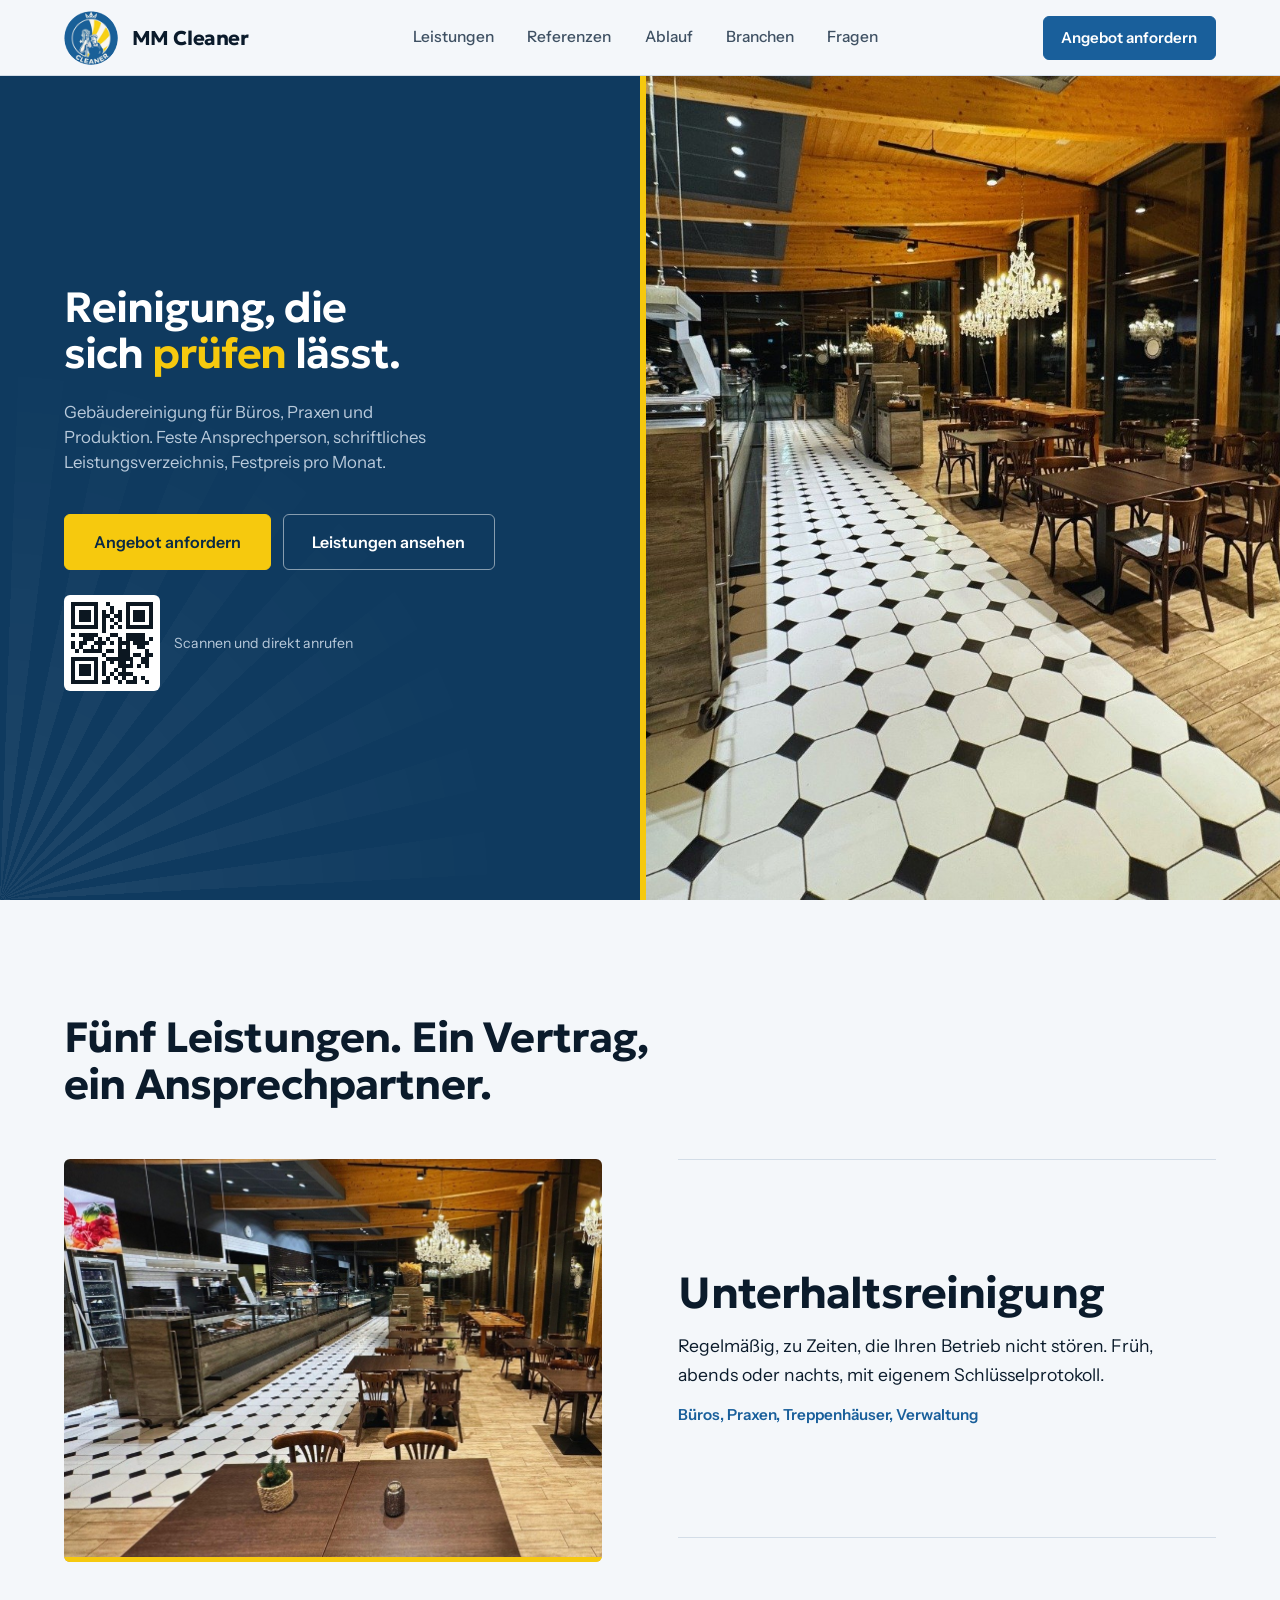
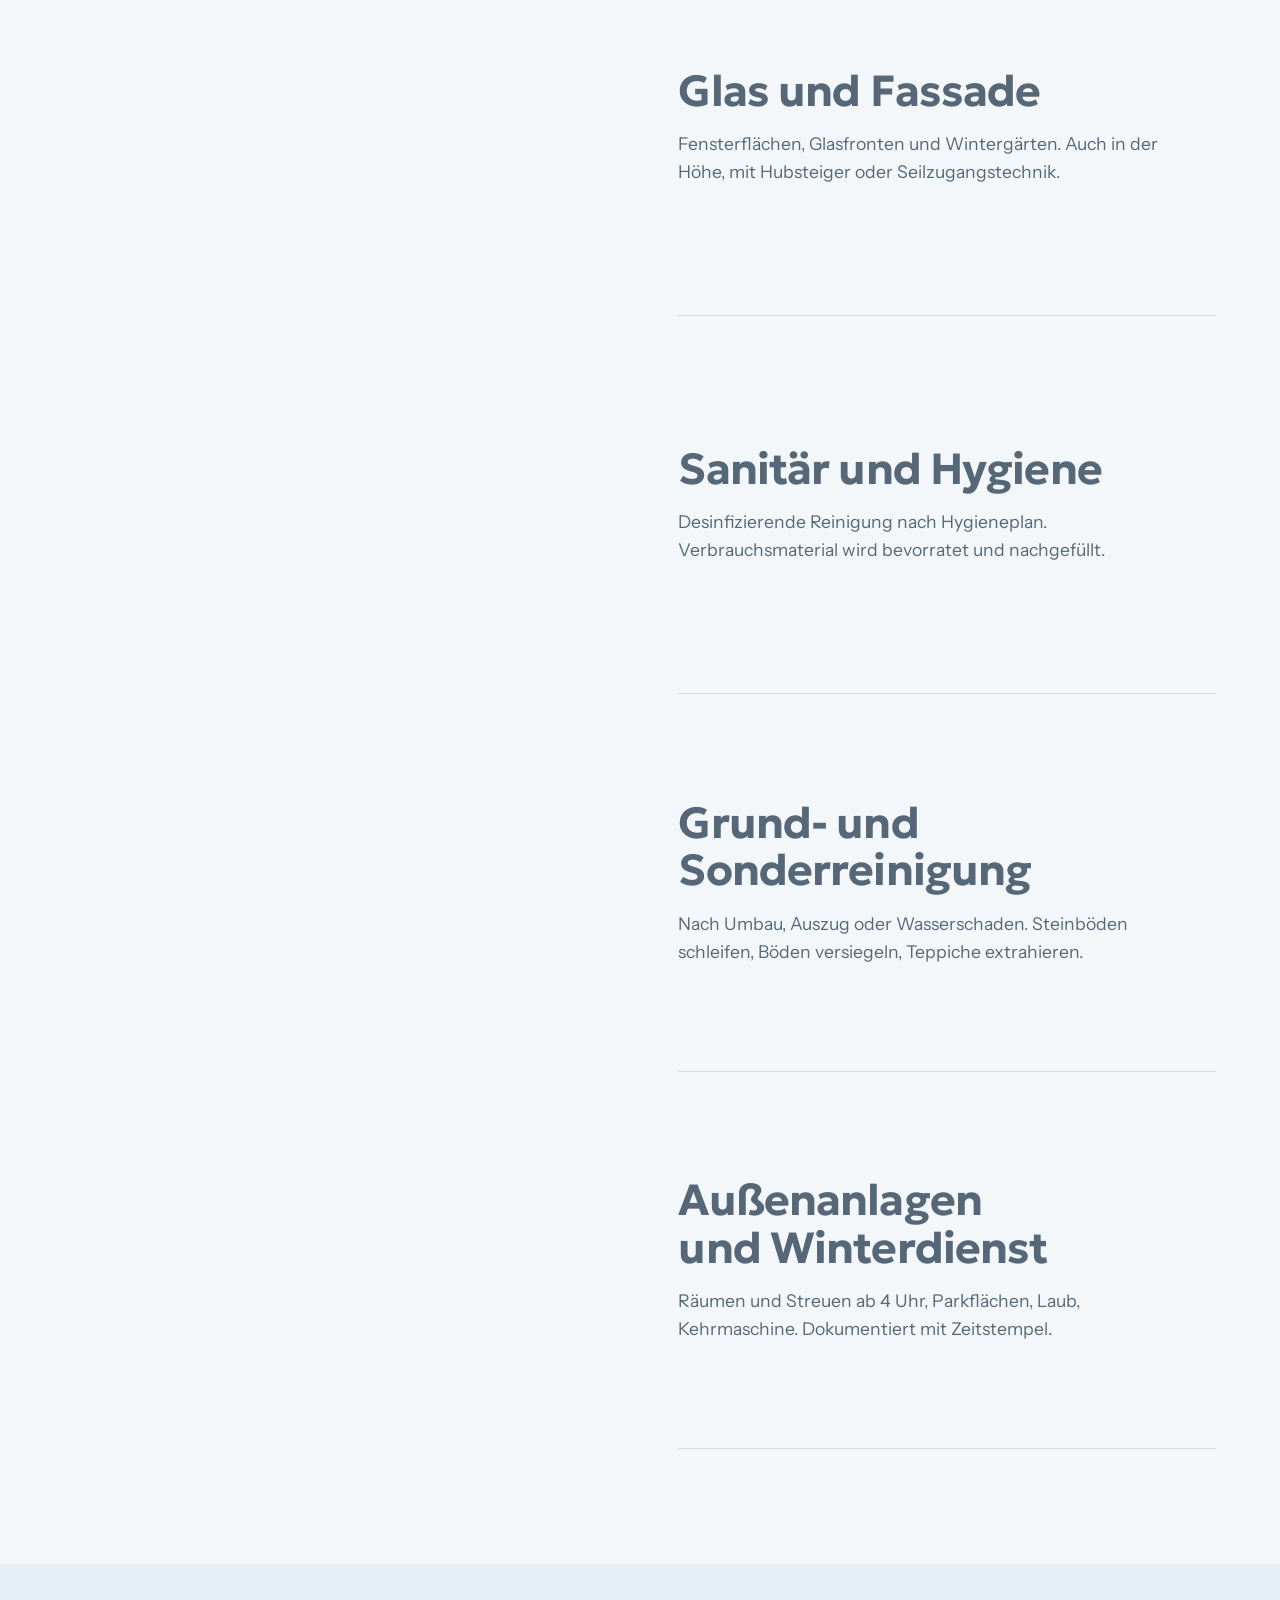
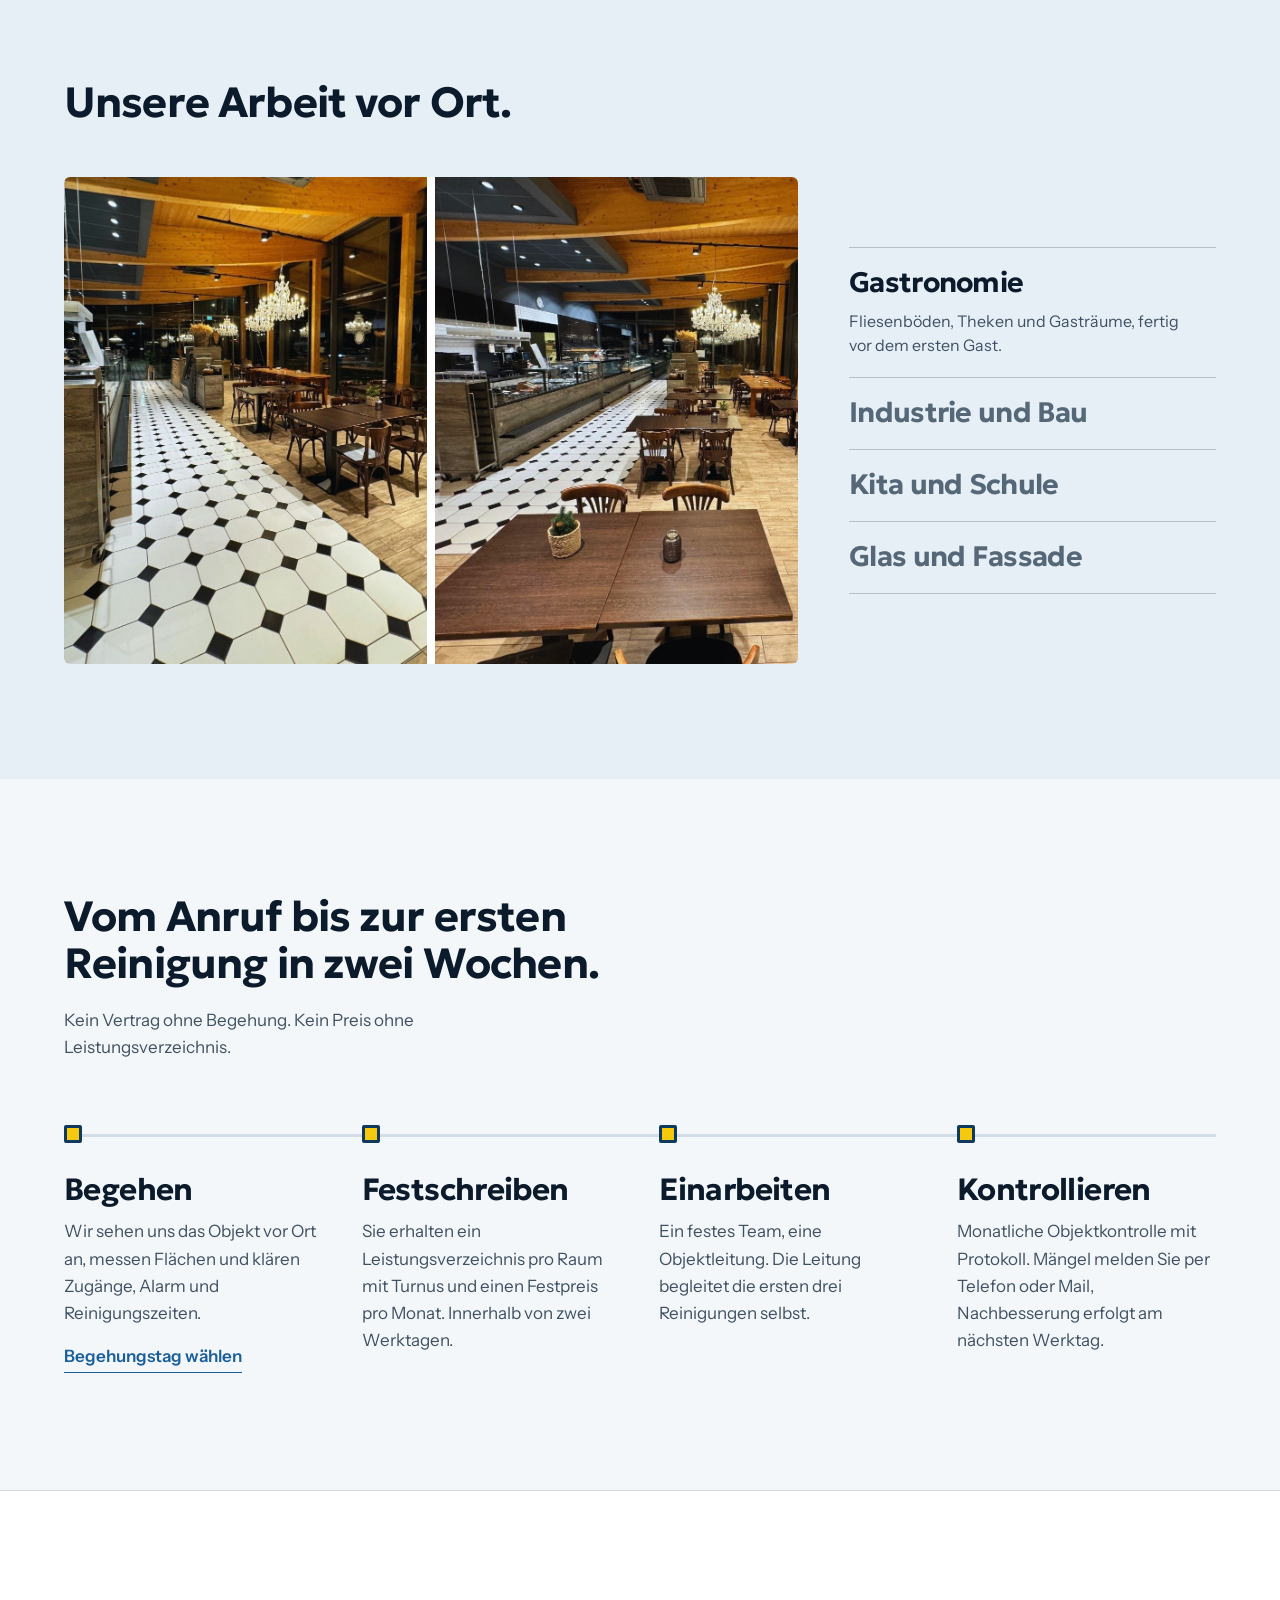
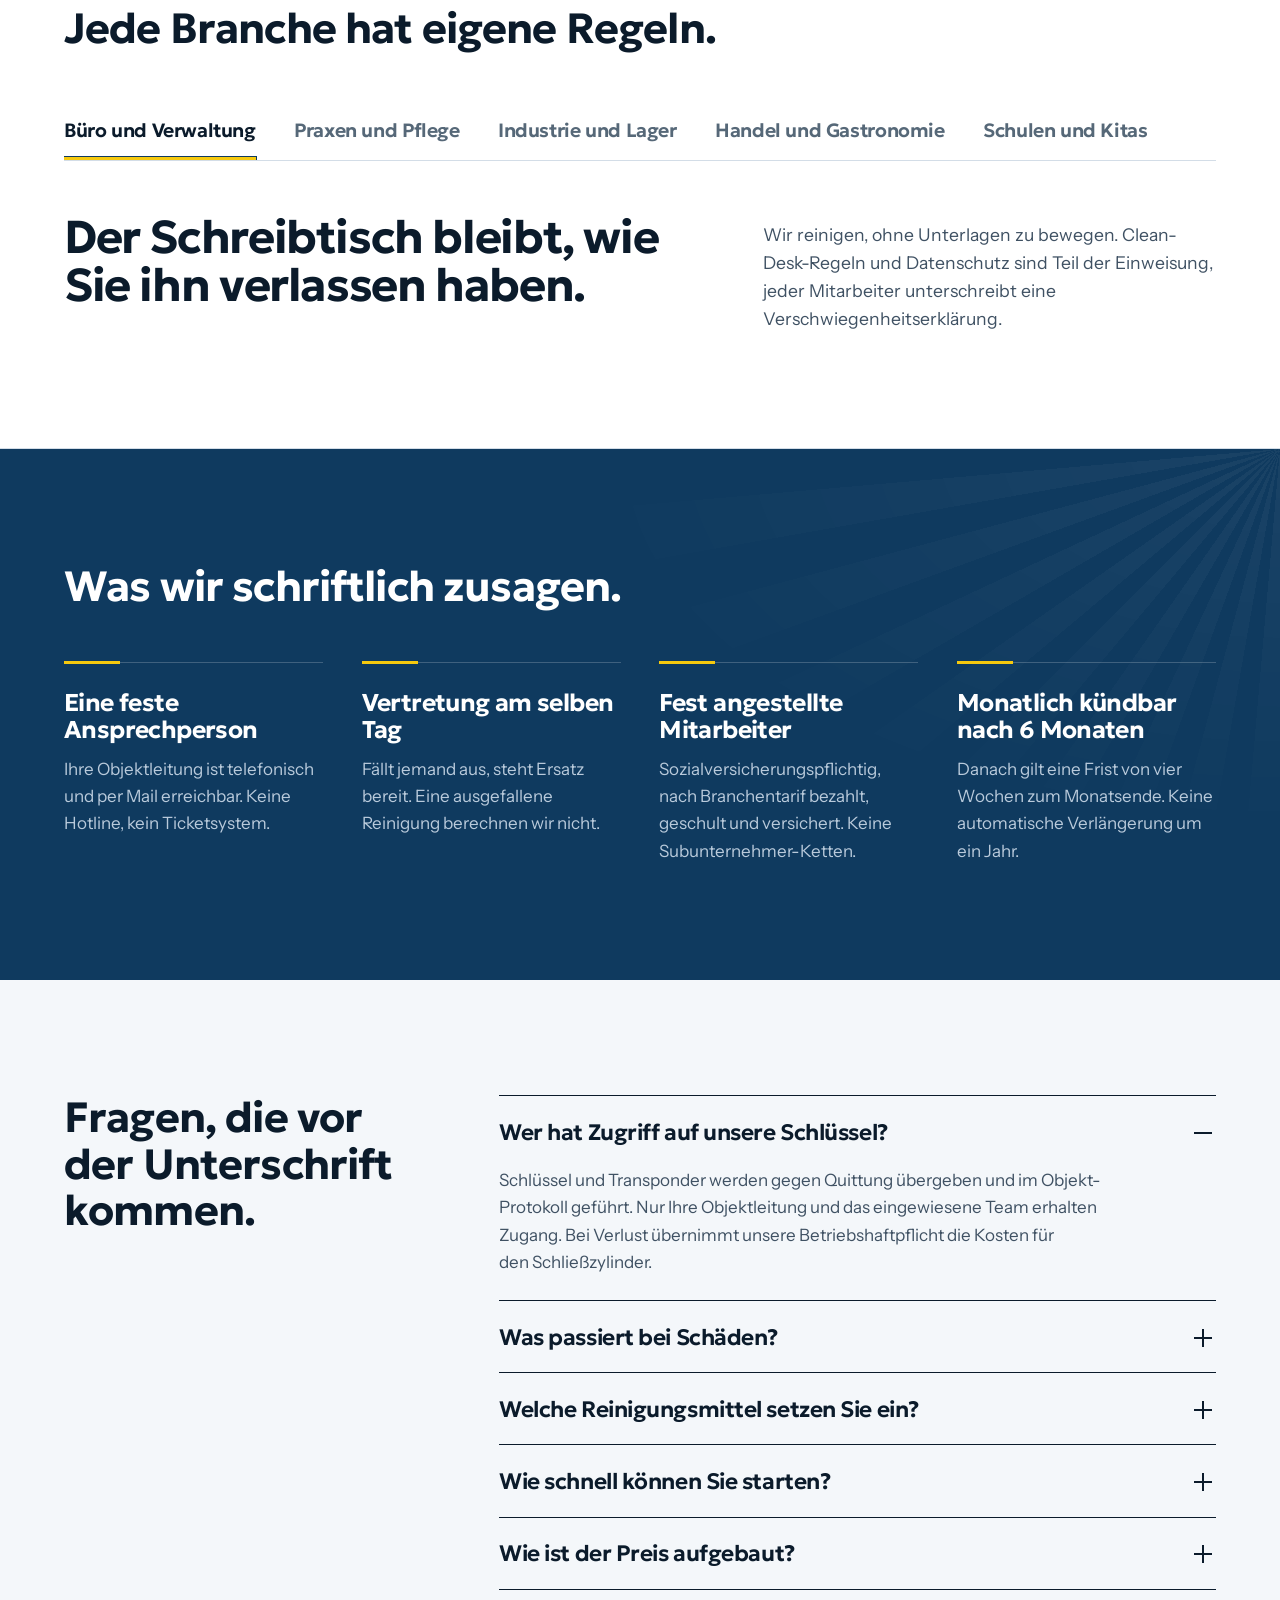
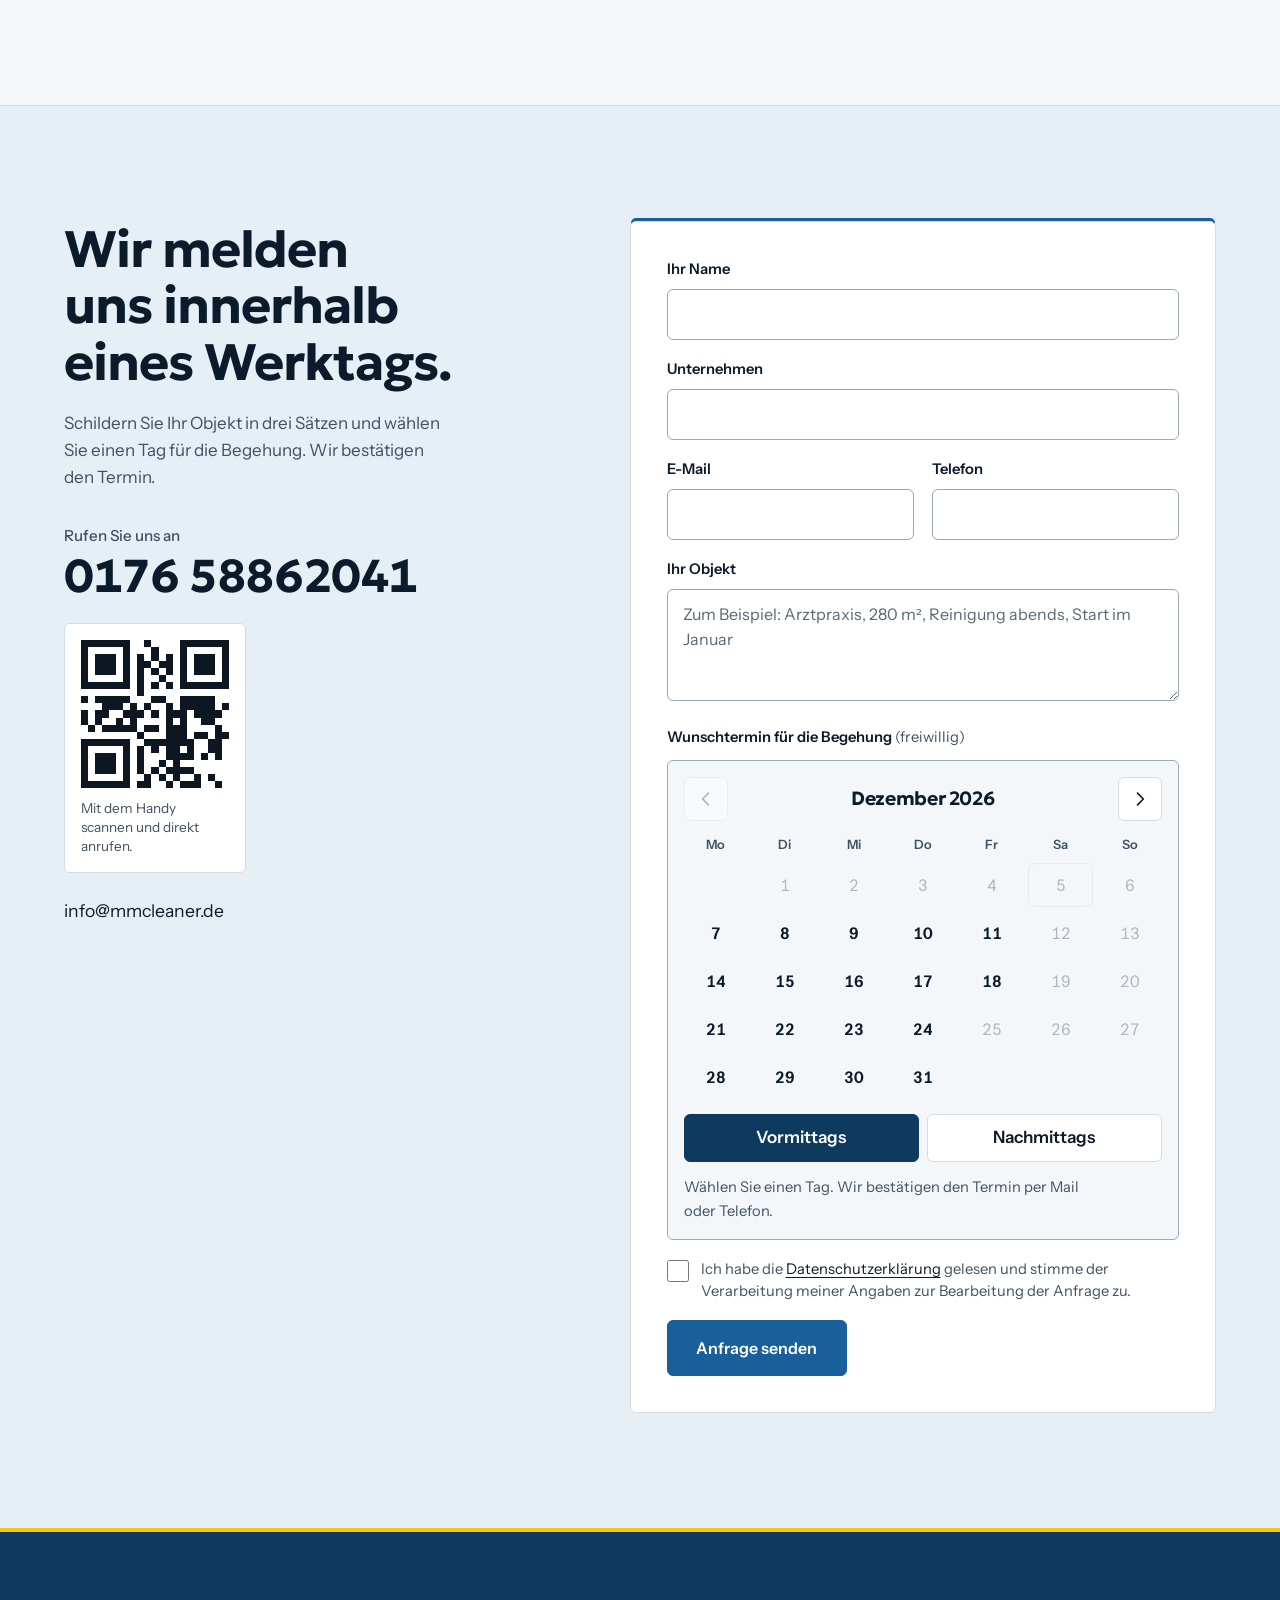
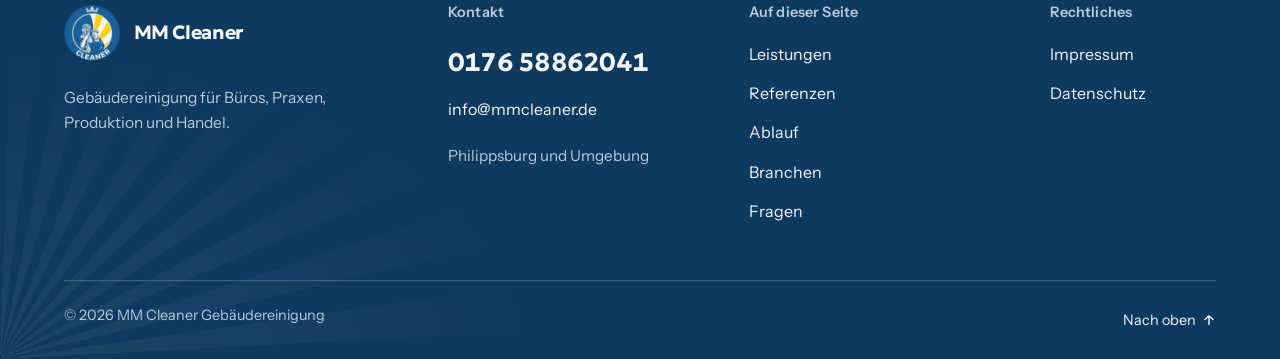
==== index.html @ b2dbc3e4 "Wisch-Animation im Startbereich (Desktop): unscharf zu klar Co-Authored-By: Claude Sonnet 5.5 <norep" ====
<!doctype html>
<html lang="de">
<head>
<meta charset="utf-8">
<meta name="viewport" content="width=device-width, initial-scale=1, viewport-fit=cover">
<title>MM Cleaner Gebäudereinigung | Philippsburg und Umgebung</title>
<meta name="description" content="Gebäudereinigung für Büros, Praxen, Produktion und Handel. Sauberkeit, die man fühlen kann. Für Gewerbe, Praxen und Verwaltung in Philippsburg und Umgebung.">
<meta name="theme-color" content="#F4F7FA">
<meta name="color-scheme" content="light">
<meta http-equiv="Content-Security-Policy" content="default-src 'self'; img-src 'self' data:; style-src 'self'; script-src 'self'; font-src 'self'; base-uri 'self'; form-action 'self' mailto:; object-src 'none'">
<meta name="robots" content="noindex, nofollow">
<meta property="og:title" content="MM Cleaner Gebäudereinigung">
<meta property="og:description" content="Sauberkeit, die man fühlen kann. Gebäudereinigung in Philippsburg und Umgebung.">
<meta property="og:type" content="website">
<meta property="og:locale" content="de_DE">
<link rel="icon" href="favicon.png" type="image/png">
<link rel="preload" href="assets/img/gastro-boden.jpg" as="image">
<link rel="preload" href="assets/fonts/geologica.woff2" as="font" type="font/woff2" crossorigin>
<link rel="preload" href="assets/fonts/instrument-sans.woff2" as="font" type="font/woff2" crossorigin>
<link rel="stylesheet" href="assets/css/style.css?v=19564c14">
<script src="assets/js/main.js?v=56394b5a" type="module"></script>
<script type="application/ld+json">
{
  "@context": "https://schema.org",
  "@type": "ProfessionalService",
  "name": "MM Cleaner Gebäudereinigung",
  "description": "Gebäudereinigung für Gewerbe, Praxen und Industrie",
  "areaServed": "Philippsburg und Umgebung",
  "serviceType": ["Unterhaltsreinigung", "Glas- und Fassadenreinigung", "Sanitärhygiene", "Grundreinigung", "Winterdienst"],
  "telephone": "+49 176 58862041",
  "email": "info@mmcleaner.de"
}
</script>
</head>
<body>
<a class="skip" href="#inhalt">Zum Inhalt springen</a>

<header class="nav" id="top">
  <div class="wrap nav__in">
    <a class="brand" href="./" aria-label="MM Cleaner Gebäudereinigung, Startseite neu laden">
      <span class="logo"><span class="logo__disc"><img class="logo__img" src="assets/img/logo.png" alt="" width="116" height="116"></span><i class="logo__spark" aria-hidden="true"></i></span>
      <span class="brand__name">MM Cleaner</span>
    </a>
    <nav class="nav__links" aria-label="Hauptnavigation">
      <a href="#leistungen">Leistungen</a>
      <a href="#ergebnisse">Referenzen</a>
      <a href="#ablauf">Ablauf</a>
      <a href="#branchen">Branchen</a>
      <a href="#fragen">Fragen</a>
    </nav>
    <div class="nav__act">
      <a class="btn btn--accent btn--sm" href="#kontakt">Angebot anfordern</a>
      <button class="menu-btn" type="button" popovertarget="menu"><span class="menu-btn__t"><span>Menü</span><span>Schließen</span></span><i aria-hidden="true"></i></button>
    </div>
  </div>
  <nav id="menu" popover class="menu" aria-label="Mobile Navigation">
    <a href="#leistungen">Leistungen</a>
      <a href="#ergebnisse">Referenzen</a>
    <a href="#ablauf">Ablauf</a>
    <a href="#branchen">Branchen</a>
    <a href="#fragen">Fragen</a>
    <a class="btn btn--gelb" href="#kontakt">Angebot anfordern</a>
    <a class="menu__tel" href="tel:+4917658862041">0176 58862041</a>
    <a class="menu__mail" href="mailto:info@mmcleaner.de">info@mmcleaner.de</a>
  </nav>
</header>

<main id="inhalt">

<!-- HERO -->
<section class="hero">
  <div class="hero__copy">
    <h1>Reinigung, die sich <em>prüfen</em> lässt.</h1>
    <p class="lead">Gebäudereinigung für Büros, Praxen und Produktion. Feste Ansprechperson, schriftliches Leistungsverzeichnis, Festpreis pro Monat.</p>
    <div class="hero__cta">
      <a class="btn btn--gelb btn--lg" href="#kontakt">Angebot anfordern</a>
      <a class="btn btn--hell btn--lg" href="#leistungen">Leistungen ansehen</a>
    </div>
    <figure class="hero__qr"><img src="assets/img/qr-anruf.svg" alt="QR-Code zum Anrufen" width="96" height="96"><figcaption>Scannen und direkt anrufen</figcaption></figure>
  </div>

  <figure class="hero__img"><img src="assets/img/gastro-boden.jpg" alt="Restaurant mit schwarz-weißem Fliesenboden, gereinigt" width="1078" height="1075" fetchpriority="high" decoding="async"></figure>
</section>

<!-- LEISTUNGEN -->
<section class="sec wrap" id="leistungen">
  <h2 class="sec__h">Fünf Leistungen. Ein Vertrag, ein Ansprechpartner.</h2>
  <div class="lei" data-lei>
    <figure class="lei__fig"><img src="assets/img/gastro-theke.jpg" alt="Gastronomiebereich mit Theke und frisch gereinigtem Boden" width="1080" height="1073" loading="lazy" decoding="async" class="is-on"><img src="assets/img/mauer.jpg" alt="Gartenmauer, rechte Hälfte vom Schmutz befreit" width="1078" height="805" loading="lazy" decoding="async"><img src="assets/img/kita-waschraum.jpg" alt="Waschraum mit glänzend gereinigten Bodenfliesen" width="1078" height="805" loading="lazy" decoding="async"><img src="assets/img/kita-boden.jpg" alt="Kita-Eingangsbereich mit glänzend gepflegtem Boden" width="1080" height="804" loading="lazy" decoding="async"><img src="assets/img/halle.jpg" alt="Große Halle nach Bauarbeiten, Boden besenrein" width="1030" height="805" loading="lazy" decoding="async"></figure>
    <ol class="lei__list">
    <li class="is-on">
      <img class="lei__m" src="assets/img/gastro-theke.jpg" alt="Gastronomiebereich mit Theke und frisch gereinigtem Boden" width="1080" height="1073" loading="lazy" decoding="async">
      <h3>Unterhaltsreinigung</h3>
      <p>Regelmäßig, zu Zeiten, die Ihren Betrieb nicht stören. Früh, abends oder nachts, mit eigenem Schlüsselprotokoll.</p><small>Büros, Praxen, Treppenhäuser, Verwaltung</small>
    </li>
    <li>
      <img class="lei__m" src="assets/img/mauer.jpg" alt="Gartenmauer, rechte Hälfte vom Schmutz befreit" width="1078" height="805" loading="lazy" decoding="async">
      <h3>Glas und Fassade</h3>
      <p>Fensterflächen, Glasfronten und Wintergärten. Auch in der Höhe, mit Hubsteiger oder Seilzugangstechnik.</p>
    </li>
    <li>
      <img class="lei__m" src="assets/img/kita-waschraum.jpg" alt="Waschraum mit glänzend gereinigten Bodenfliesen" width="1078" height="805" loading="lazy" decoding="async">
      <h3>Sanitär und Hygiene</h3>
      <p>Desinfizierende Reinigung nach Hygieneplan. Verbrauchsmaterial wird bevorratet und nachgefüllt.</p>
    </li>
    <li>
      <img class="lei__m" src="assets/img/kita-boden.jpg" alt="Kita-Eingangsbereich mit glänzend gepflegtem Boden" width="1080" height="804" loading="lazy" decoding="async">
      <h3>Grund- und Sonderreinigung</h3>
      <p>Nach Umbau, Auszug oder Wasserschaden. Steinböden schleifen, Böden versiegeln, Teppiche extrahieren.</p>
    </li>
    <li>
      <img class="lei__m" src="assets/img/halle.jpg" alt="Große Halle nach Bauarbeiten, Boden besenrein" width="1030" height="805" loading="lazy" decoding="async">
      <h3>Außenanlagen und Winterdienst</h3>
      <p>Räumen und Streuen ab 4 Uhr, Parkflächen, Laub, Kehrmaschine. Dokumentiert mit Zeitstempel.</p>
    </li>
    </ol>
  </div>
</section>

<!-- REFERENZEN -->
<section class="sec wrap ref" id="ergebnisse">
  <h2 class="sec__h">Unsere Arbeit vor Ort.</h2>
  <div class="ref__grid" data-ref>
    <div class="ref__stage">
      <div class="slide is-on" id="s-gastro" data-c="11" role="tabpanel" aria-labelledby="b-gastro"><img src="assets/img/gastro-boden.jpg" alt="Restaurant mit schwarz-weißem Fliesenboden, gereinigt" width="1078" height="1075" loading="lazy" decoding="async"><img src="assets/img/gastro-theke.jpg" alt="Gastronomiebereich mit Theke und frisch gereinigtem Boden" width="1080" height="1073" loading="lazy" decoding="async"></div>
      <div class="slide" id="s-halle" data-c="21" role="tabpanel" aria-labelledby="b-halle"><img src="assets/img/halle.jpg" alt="Große Halle nach Bauarbeiten, Boden besenrein" width="1030" height="805" loading="lazy" decoding="async"><img src="assets/img/team-strasse.jpg" alt="Mitarbeiter in MM-Cleaner-Jacke vor einem Objekt" width="233" height="416" loading="lazy" decoding="async"></div>
      <div class="slide" id="s-kita" data-c="11" role="tabpanel" aria-labelledby="b-kita"><img src="assets/img/kita-boden.jpg" alt="Kita-Eingangsbereich mit glänzend gepflegtem Boden" width="1080" height="804" loading="lazy" decoding="async"><img src="assets/img/kita-waschraum.jpg" alt="Waschraum mit glänzend gereinigten Bodenfliesen" width="1078" height="805" loading="lazy" decoding="async"></div>
      <div class="slide" id="s-glas" data-c="12" role="tabpanel" aria-labelledby="b-glas"><img src="assets/img/team-fenster.jpg" alt="Mitarbeiter in MM-Cleaner-Jacke bei der Fensterreinigung" width="233" height="312" loading="lazy" decoding="async"><img src="assets/img/mauer.jpg" alt="Gartenmauer, rechte Hälfte vom Schmutz befreit" width="1078" height="805" loading="lazy" decoding="async"></div>
    </div>
    <div class="ref__list" role="tablist" aria-label="Einsatzbereiche" aria-orientation="vertical">
      <button type="button" role="tab" id="b-gastro" aria-controls="s-gastro" aria-selected="true"><span class="t">Gastronomie</span><span class="d"><span>Fliesenböden, Theken und Gasträume, fertig vor dem ersten Gast.</span></span><i class="bar" aria-hidden="true"></i></button>
      <button type="button" role="tab" id="b-halle" aria-controls="s-halle" aria-selected="false" tabindex="-1"><span class="t">Industrie und Bau</span><span class="d"><span>Hallen nach Bauarbeiten, besenrein übergeben.</span></span><i class="bar" aria-hidden="true"></i></button>
      <button type="button" role="tab" id="b-kita" aria-controls="s-kita" aria-selected="false" tabindex="-1"><span class="t">Kita und Schule</span><span class="d"><span>Glänzende Böden und saubere Waschräume.</span></span><i class="bar" aria-hidden="true"></i></button>
      <button type="button" role="tab" id="b-glas" aria-controls="s-glas" aria-selected="false" tabindex="-1"><span class="t">Glas und Fassade</span><span class="d"><span>Fenster, Mauern und Außenflächen vom Schmutz befreit.</span></span><i class="bar" aria-hidden="true"></i></button>
    </div>
  </div>
</section>

<!-- ABLAUF -->
<section class="sec wrap ablauf" id="ablauf">
  <div class="ablauf__head">
    <h2 class="sec__h">Vom Anruf bis zur ersten Reinigung in zwei Wochen.</h2>
    <p class="muted">Kein Vertrag ohne Begehung. Kein Preis ohne Leistungsverzeichnis.</p>
  </div>
  <ol class="steps">
    <li>
      <h3>Begehen</h3>
      <p>Wir sehen uns das Objekt vor Ort an, messen Flächen und klären Zugänge, Alarm und Reinigungszeiten.</p>
      <p><a class="ln" href="#termin">Begehungstag wählen</a></p>
    </li>
    <li>
      <h3>Festschreiben</h3>
      <p>Sie erhalten ein Leistungsverzeichnis pro Raum mit Turnus und einen Festpreis pro Monat. Innerhalb von zwei Werktagen.</p>
    </li>
    <li>
      <h3>Einarbeiten</h3>
      <p>Ein festes Team, eine Objektleitung. Die Leitung begleitet die ersten drei Reinigungen selbst.</p>
    </li>
    <li>
      <h3>Kontrollieren</h3>
      <p>Monatliche Objektkontrolle mit Protokoll. Mängel melden Sie per Telefon oder Mail, Nachbesserung erfolgt am nächsten Werktag.</p>
    </li>
  </ol>
</section>

<!-- BRANCHEN -->
<section class="sec branchen" id="branchen">
  <div class="wrap">
    <h2 class="sec__h">Jede Branche hat eigene Regeln.</h2>
    <div class="tabs" data-tabs>
      <div class="tabs__list" role="tablist" aria-label="Branchen">
        <span class="tabs__ind" aria-hidden="true"></span>
        <button role="tab" id="t-buero" aria-controls="p-buero" aria-selected="true">Büro und Verwaltung</button>
        <button role="tab" id="t-praxis" aria-controls="p-praxis" aria-selected="false" tabindex="-1">Praxen und Pflege</button>
        <button role="tab" id="t-industrie" aria-controls="p-industrie" aria-selected="false" tabindex="-1">Industrie und Lager</button>
        <button role="tab" id="t-handel" aria-controls="p-handel" aria-selected="false" tabindex="-1">Handel und Gastronomie</button>
        <button role="tab" id="t-bildung" aria-controls="p-bildung" aria-selected="false" tabindex="-1">Schulen und Kitas</button>
      </div>

      <div class="tabs__panel" role="tabpanel" id="p-buero" aria-labelledby="t-buero">
        <p class="panel__big">Der Schreibtisch bleibt, wie Sie ihn verlassen haben.</p>
        <p>Wir reinigen, ohne Unterlagen zu bewegen. Clean-Desk-Regeln und Datenschutz sind Teil der Einweisung, jeder Mitarbeiter unterschreibt eine Verschwiegenheitserklärung.</p>
      </div>
      <div class="tabs__panel" role="tabpanel" id="p-praxis" aria-labelledby="t-praxis" hidden>
        <p class="panel__big">Hygieneplan statt Bauchgefühl.</p>
        <p>Flächendesinfektion mit gelisteten Mitteln, farbcodierte Tücher je Bereich, schriftlich dokumentiert. Passend zu Ihrem Hygieneplan und den Anforderungen der Aufsichtsbehörden.</p>
      </div>
      <div class="tabs__panel" role="tabpanel" id="p-industrie" aria-labelledby="t-industrie" hidden>
        <p class="panel__big">Schicht für Schicht, auch nachts.</p>
        <p>Hallenböden mit Scheuersaugmaschine, Reinigung von Sozialräumen und Büroflächen im Schichtwechsel. Unsere Mitarbeiter kennen Ihre Sicherheitsunterweisung und Sperrbereiche.</p>
      </div>
      <div class="tabs__panel" role="tabpanel" id="p-handel" aria-labelledby="t-handel" hidden>
        <p class="panel__big">Vor Öffnung fertig. Jeden Morgen.</p>
        <p>Verkaufsflächen, Kundentoiletten und Schaufenster sind bei Ladenöffnung sauber. Küchen und Gastronomiebereiche reinigen wir nach HACCP-Vorgaben.</p>
      </div>
      <div class="tabs__panel" role="tabpanel" id="p-bildung" aria-labelledby="t-bildung" hidden>
        <p class="panel__big">Sauber, bevor der erste Schüler kommt.</p>
        <p>Klassenräume, Flure und Sanitäranlagen am frühen Morgen oder nach Unterrichtsende. Mit kindgerechten, geprüften Reinigungsmitteln und erweitertem Führungszeugnis des Personals.</p>
      </div>
    </div>
  </div>
</section>

<!-- QUALITÄT -->
<section class="sec wrap qual" id="qualitaet">
  <h2 class="sec__h">Was wir schriftlich zusagen.</h2>
  <dl class="qual__grid">
    <div>
      <dt>Eine feste Ansprechperson</dt>
      <dd>Ihre Objektleitung ist telefonisch und per Mail erreichbar. Keine Hotline, kein Ticketsystem.</dd>
    </div>
    <div>
      <dt>Vertretung am selben Tag</dt>
      <dd>Fällt jemand aus, steht Ersatz bereit. Eine ausgefallene Reinigung berechnen wir nicht.</dd>
    </div>
    <div>
      <dt>Fest angestellte Mitarbeiter</dt>
      <dd>Sozialversicherungspflichtig, nach Branchentarif bezahlt, geschult und versichert. Keine Subunternehmer-Ketten.</dd>
    </div>
    <div>
      <dt>Monatlich kündbar nach 6 Monaten</dt>
      <dd>Danach gilt eine Frist von vier Wochen zum Monatsende. Keine automatische Verlängerung um ein Jahr.</dd>
    </div>
  </dl>
</section>

<!-- FAQ -->
<section class="sec wrap faq" id="fragen">
  <h2 class="sec__h">Fragen, die vor der Unterschrift kommen.</h2>
  <div class="faq__list">
    <details name="faq" open>
      <summary>Wer hat Zugriff auf unsere Schlüssel?</summary>
      <div class="faq__a"><p>Schlüssel und Transponder werden gegen Quittung übergeben und im Objekt-Protokoll geführt. Nur Ihre Objektleitung und das eingewiesene Team erhalten Zugang. Bei Verlust übernimmt unsere Betriebshaftpflicht die Kosten für den Schließzylinder.</p></div>
    </details>
    <details name="faq">
      <summary>Was passiert bei Schäden?</summary>
      <div class="faq__a"><p>Wir sind betriebshaftpflicht- und schlüsselverlustversichert. Schäden melden Sie direkt der Objektleitung, die Regulierung läuft über uns.</p></div>
    </details>
    <details name="faq">
      <summary>Welche Reinigungsmittel setzen Sie ein?</summary>
      <div class="faq__a"><p>Dosierte Konzentrate statt Überdosierung, wo möglich mit Ecolabel. In Praxen und Pflege setzen wir ausschließlich gelistete Desinfektionsmittel ein. Das Sicherheitsdatenblatt liegt im Objekt.</p></div>
    </details>
    <details name="faq">
      <summary>Wie schnell können Sie starten?</summary>
      <div class="faq__a"><p>Die Begehung erfolgt in der Regel innerhalb einer Woche. Nach Vertragsabschluss starten wir innerhalb von zwei Wochen, bei Dringlichkeit früher.</p></div>
    </details>
    <details name="faq">
      <summary>Wie ist der Preis aufgebaut?</summary>
      <div class="faq__a"><p>Ein Festpreis pro Monat, unabhängig von Feiertagen und Kalendertagen. Sonderleistungen wie Fensterreinigung oder Grundreinigung stehen mit eigenem Preis im Leistungsverzeichnis.</p></div>
    </details>
  </div>
</section>

<!-- KONTAKT -->
<section class="sec kontakt" id="kontakt">
  <div class="wrap kontakt__in">
    <div class="kontakt__copy">
      <h2>Wir melden uns innerhalb eines Werktags.</h2>
      <p>Schildern Sie Ihr Objekt in drei Sätzen und wählen Sie einen Tag für die Begehung. Wir bestätigen den Termin.</p>
      <div class="kontakt__direct">
        <p class="tel"><span class="tel__label">Rufen Sie uns an</span><a class="tel__nr" href="tel:+4917658862041">0176 58862041</a></p>
        <figure class="qr"><img src="assets/img/qr-anruf.svg" alt="QR-Code zum Anrufen" width="148" height="148"><figcaption>Mit dem Handy scannen und direkt anrufen.</figcaption></figure>
        <p class="mail"><a href="mailto:info@mmcleaner.de">info@mmcleaner.de</a></p>
      </div>
    </div>

    <form class="form" id="form" novalidate data-endpoint="">
      <div class="field">
        <label for="f-name">Ihr Name</label>
        <input id="f-name" name="name" autocomplete="name" required>
        <p class="err" id="e-name" hidden>Bitte geben Sie Ihren Namen an.</p>
      </div>
      <div class="field">
        <label for="f-firma">Unternehmen</label>
        <input id="f-firma" name="firma" autocomplete="organization">
      </div>
      <div class="form__row">
        <div class="field">
          <label for="f-mail">E-Mail</label>
          <input id="f-mail" name="mail" type="email" autocomplete="email" required>
          <p class="err" id="e-mail" hidden>Bitte geben Sie eine gültige E-Mail-Adresse an.</p>
        </div>
        <div class="field">
          <label for="f-tel">Telefon</label>
          <input id="f-tel" name="tel" type="tel" autocomplete="tel">
        </div>
      </div>
      <div class="field">
        <label for="f-text">Ihr Objekt</label>
        <textarea id="f-text" name="text" rows="3" placeholder="Zum Beispiel: Arztpraxis, 280 m², Reinigung abends, Start im Januar"></textarea>
      </div>
      <fieldset class="termin" id="termin">
        <legend>Wunschtermin für die Begehung <span>(freiwillig)</span></legend>
        <div class="cal" data-cal>
          <div class="cal__head">
            <button type="button" class="cal__nav" data-dir="-1" aria-label="Vorheriger Monat"><svg viewBox="0 0 24 24" width="20" height="20" fill="none" stroke="currentColor" stroke-width="2" stroke-linecap="round" stroke-linejoin="round" aria-hidden="true"><path d="M15 5l-7 7 7 7"/></svg></button>
            <p class="cal__title" aria-live="polite"></p>
            <button type="button" class="cal__nav" data-dir="1" aria-label="Nächster Monat"><svg viewBox="0 0 24 24" width="20" height="20" fill="none" stroke="currentColor" stroke-width="2" stroke-linecap="round" stroke-linejoin="round" aria-hidden="true"><path d="M9 5l7 7-7 7"/></svg></button>
          </div>
          <div class="cal__grid"></div>
          <div class="seg cal__zeit" role="radiogroup" aria-label="Tageszeit">
            <label><input type="radio" name="zeit" value="vormittags" checked><span>Vormittags</span></label>
            <label><input type="radio" name="zeit" value="nachmittags"><span>Nachmittags</span></label>
          </div>
          <p class="cal__sel" aria-live="polite">Wählen Sie einen Tag. Wir bestätigen den Termin per Mail oder Telefon.</p>
          <input type="hidden" name="termin">
        </div>
      </fieldset>
      <label class="check">
        <input type="checkbox" name="dsgvo" required>
        <span>Ich habe die <a href="datenschutz.html">Datenschutzerklärung</a> gelesen und stimme der Verarbeitung meiner Angaben zur Bearbeitung der Anfrage zu.</span>
      </label>
      <p class="err" id="e-dsgvo" hidden>Bitte stimmen Sie der Datenverarbeitung zu.</p>
      <button class="btn btn--accent btn--lg" type="submit">Anfrage senden</button>
      <p class="form__ok" id="form-ok" hidden role="status">Danke. Wir melden uns innerhalb eines Werktags.</p>
    </form>
  </div>
</section>
</main>

<footer class="foot">
  <div class="wrap foot__in">
    <div class="foot__brand">
      <span class="brand brand--foot"><span class="logo"><span class="logo__disc"><img class="logo__img" src="assets/img/logo.png" alt="" width="96" height="96" loading="lazy" decoding="async"></span><i class="logo__spark" aria-hidden="true"></i></span><span class="brand__name">MM Cleaner</span></span>
      <p>Gebäudereinigung für Büros, Praxen, Produktion und Handel.</p>
    </div>
    <div class="foot__col">
      <h2>Kontakt</h2>
      <a class="ln foot__tel" href="tel:+4917658862041">0176 58862041</a>
      <a class="ln" href="mailto:info@mmcleaner.de">info@mmcleaner.de</a>
      <p class="foot__ort">Philippsburg und Umgebung</p>
    </div>
    <nav class="foot__col" aria-label="Seitenübersicht">
      <h2>Auf dieser Seite</h2>
      <a class="ln" href="#leistungen">Leistungen</a>
      <a class="ln" href="#ergebnisse">Referenzen</a>
      <a class="ln" href="#ablauf">Ablauf</a>
      <a class="ln" href="#branchen">Branchen</a>
      <a class="ln" href="#fragen">Fragen</a>
    </nav>
    <nav class="foot__col" aria-label="Rechtliches">
      <h2>Rechtliches</h2>
      <a class="ln" href="impressum.html">Impressum</a>
      <a class="ln" href="datenschutz.html">Datenschutz</a>
    </nav>
  </div>
  <div class="wrap foot__bar">
    <p>© <span id="jahr">2026</span> MM Cleaner Gebäudereinigung</p>
    <a class="ln foot__up" href="#top">Nach oben <svg viewBox="0 0 16 16" width="14" height="14" fill="none" stroke="currentColor" stroke-width="1.6" stroke-linecap="round" stroke-linejoin="round" aria-hidden="true"><path d="M8 13V3M3.5 7.5 8 3l4.5 4.5"/></svg></a>
  </div>
</footer>
<div class="callbar is-off"><a class="callbar__anruf" href="tel:+4917658862041" aria-label="Anrufen: 0176 58862041"><svg class="callbar__ico" aria-hidden="true" width="22" height="22" xmlns="http://www.w3.org/2000/svg" viewBox="0 0 256 256" fill="currentColor"><path d="M224,154.8l-47.09-21.11-.18-.08a19.94,19.94,0,0,0-19,1.75,13.08,13.08,0,0,0-1.12.84l-22.31,19c-13-7.05-26.43-20.37-33.49-33.21l19.06-22.66a11.76,11.76,0,0,0,.85-1.15,20,20,0,0,0,1.66-18.83,1.42,1.42,0,0,1-.08-.18L101.2,32A20.06,20.06,0,0,0,80.42,20.15,60.27,60.27,0,0,0,28,80c0,81.61,66.39,148,148,148a60.27,60.27,0,0,0,59.85-52.42A20.06,20.06,0,0,0,224,154.8ZM176,204A124.15,124.15,0,0,1,52,80,36.29,36.29,0,0,1,80.48,44.46l18.82,42L80.14,109.28a12,12,0,0,0-.86,1.16A20,20,0,0,0,78,130.08c9.42,19.28,28.83,38.56,48.31,48A20,20,0,0,0,146,176.63a11.63,11.63,0,0,0,1.11-.85l22.43-19.07,42,18.81A36.29,36.29,0,0,1,176,204Z"/></svg><span>Anrufen</span></a><a class="callbar__wa" href="https://wa.me/4917658862041?text=Hallo%2C%20ich%20interessiere%20mich%20f%C3%BCr%20eine%20Reinigung%20und%20h%C3%A4tte%20gern%20ein%20Angebot." target="_blank" rel="noopener noreferrer"><svg class="callbar__ico" aria-hidden="true" width="22" height="22" xmlns="http://www.w3.org/2000/svg" viewBox="0 0 256 256" fill="currentColor"><path d="M187.3,159.06A36.09,36.09,0,0,1,152,188a84.09,84.09,0,0,1-84-84A36.09,36.09,0,0,1,96.94,68.7,12,12,0,0,1,110,75.1l11.48,23a12,12,0,0,1-.75,12l-8.52,12.78a44.56,44.56,0,0,0,20.91,20.91l12.78-8.52a12,12,0,0,1,12-.75l23,11.48A12,12,0,0,1,187.3,159.06ZM236,128A108,108,0,0,1,78.77,224.15L46.34,235A20,20,0,0,1,21,209.66l10.81-32.43A108,108,0,1,1,236,128Zm-24,0A84,84,0,1,0,55.27,170.06a12,12,0,0,1,1,9.81l-9.93,29.79,29.79-9.93a12.1,12.1,0,0,1,3.8-.62,12,12,0,0,1,6,1.62A84,84,0,0,0,212,128Z"/></svg><span>WhatsApp</span></a></div>
</body>
</html>
---- assets/css/style.css ----
/* MM Cleaner Gebäudereinigung, Fassung 4
   Eine Radiusstufe (6px), Blau aus dem Logo, Gelb nur auf Marineblau und als Linie. Seite ist hell, Kopf, Qualität und Fuß in Marineblau. */

@font-face { font-family: "Geologica"; src: url("../fonts/geologica.woff2") format("woff2"); font-weight: 300 800; font-display: swap; }
@font-face { font-family: "Instrument Sans"; src: url("../fonts/instrument-sans.woff2") format("woff2"); font-weight: 400 700; font-display: swap; }

@view-transition { navigation: auto; }

:root {
  --paper: #f4f7fa;
  --surface: #ffffff;
  --tint: #e6eef6;
  --ink: #0b1b2b;
  --ink-2: #3f5163;
  --ink-3: #566878;
  --line: #d3dde7;
  --blue: #195f9b;
  --blue-soft: #dbe8f4;
  --navy: #0f3a5f;
  --navy-2: #0a2a45;
  --yellow: #f6c90e;
  --on-navy: #f2f6fa;
  --on-navy-2: #b9cadb;
  --on-navy-line: rgb(255 255 255 / 0.2);

  --f-display: "Geologica", "Segoe UI", system-ui, sans-serif;
  --f-body: "Instrument Sans", "Segoe UI", system-ui, sans-serif;

  --ease-out: cubic-bezier(0.23, 1, 0.32, 1);
  --ease-io: cubic-bezier(0.77, 0, 0.175, 1);

  --r: 6px;
  --nav-h: 76px;
  --gut: clamp(1.25rem, 5vw, 6rem);
  --maxw: 2000px;
  --edge: max(var(--gut), calc((100% - var(--maxw)) / 2));

  color-scheme: light;
}

*, *::before, *::after { box-sizing: border-box; }
* { margin: 0; }
html {
  scroll-behavior: smooth;
  scroll-padding-top: calc(var(--nav-h) + 24px);
  -webkit-text-size-adjust: 100%;
  interpolate-size: allow-keywords;
  scrollbar-color: var(--ink-3) var(--paper);
  accent-color: var(--blue);
}
body {
  font-family: var(--f-body);
  font-size: 1.0625rem;
  line-height: 1.6;
  color: var(--ink);
  background: var(--paper);
  -webkit-font-smoothing: antialiased;
  text-rendering: optimizeLegibility;
  min-height: 100dvh;
  overflow-x: clip;
}
::selection { background: var(--blue); color: #fff; }
:focus-visible { outline: 2px solid var(--blue); outline-offset: 3px; border-radius: 4px; }
img, svg { display: block; max-width: 100%; }
a { color: inherit; text-underline-offset: 0.2em; text-decoration-thickness: 1px; }
button, input, textarea, select { font: inherit; color: inherit; }
h1, h2, h3 { font-family: var(--f-display); text-wrap: balance; line-height: 1.1; letter-spacing: -0.02em; font-weight: 650; }
p, li, dd { text-wrap: pretty; }
.muted { color: var(--ink-2); }

.wrap { width: min(100% - 2 * var(--gut), var(--maxw)); margin-inline: auto; }
.skip { position: absolute; left: var(--gut); top: -4rem; z-index: 100; background: var(--ink); color: var(--paper); padding: 0.6rem 1rem; border-radius: var(--r); }
.skip:focus { top: 0.75rem; }

/* ---------- Knöpfe: Fläche fährt von links nach, Pfeil rückt vor ---------- */
.btn {
  --_bg: transparent; --_fg: var(--ink); --_bd: var(--line); --_fill: var(--navy); --_fill-fg: #fff;
  position: relative; overflow: hidden; isolation: isolate;
  display: inline-flex; align-items: center; justify-content: center; gap: 0.6rem;
  min-height: 48px; padding: 0 1.4rem;
  border-radius: var(--r); border: 1px solid var(--_bd);
  background: var(--_bg); color: var(--_fg);
  font-weight: 600; font-size: 1rem; line-height: 1; white-space: nowrap; text-decoration: none; cursor: pointer;
  transition: transform 160ms var(--ease-out), color 300ms ease, border-color 300ms ease;
  -webkit-tap-highlight-color: transparent; touch-action: manipulation;
}
.btn { box-shadow: inset 0 0 0 0 var(--yellow); transition: transform 160ms var(--ease-out), box-shadow 280ms var(--ease-out), background-color 280ms ease, color 280ms ease, border-color 280ms ease; }
.btn:active { transform: scale(0.97); }
.btn--accent { --_bg: var(--blue); --_fg: #fff; --_bd: var(--blue); }
.btn--ghost { --_bd: var(--ink-3); }
.btn--sm { min-height: 42px; padding: 0 1.1rem; font-size: 0.9375rem; }
.btn--lg { min-height: 56px; padding: 0 1.8rem; }
.btn--gelb { --_bg: var(--yellow); --_fg: var(--navy-2); --_bd: var(--yellow); --_fill: #fff; --_fill-fg: var(--navy-2); }
.btn--hell { --_bg: transparent; --_fg: #fff; --_bd: rgb(255 255 255 / 0.5); --_fill: #fff; --_fill-fg: var(--navy-2); }
@media (hover: hover) and (pointer: fine) {
  .btn:hover { box-shadow: inset 0 -5px 0 0 var(--yellow); }
  .btn--accent:hover { --_bg: var(--navy); --_bd: var(--navy); }
  .btn--ghost:hover { --_bd: var(--navy); }
  .btn--gelb:hover { --_bg: #fff; --_bd: #fff; box-shadow: inset 0 -5px 0 0 var(--navy); }
  .btn--hell:hover { --_bd: #fff; }
}

/* ---------- Logo ---------- */
.brand { display: inline-flex; align-items: center; gap: 0.85rem; text-decoration: none; font-family: var(--f-display); font-weight: 700; font-size: 1.25rem; letter-spacing: -0.02em; }
.brand__name { white-space: nowrap; transition: transform 420ms var(--ease-out); }
.logo { position: relative; flex: none; width: 54px; height: 54px; display: block; }
.logo__disc { position: relative; display: block; width: 100%; height: 100%; border-radius: 50%; overflow: hidden; }
.logo__img { width: 100%; height: 100%; display: block; animation: abziehen 900ms 120ms var(--ease-out) both; }
@keyframes abziehen { from { clip-path: inset(0 100% 0 0); } }
.logo__disc::after { content: ""; position: absolute; inset: -10%; pointer-events: none; background: linear-gradient(105deg, transparent 40%, rgb(255 255 255 / 0.9) 50%, transparent 60%); transform: translateX(-130%); animation: glanz 1000ms 900ms var(--ease-out) both; }
@keyframes glanz { from { transform: translateX(-130%); } to { transform: translateX(130%); } }
@keyframes glanz2 { from { transform: translateX(-130%); } to { transform: translateX(130%); } }
.logo__spark { position: absolute; top: -4px; right: -5px; width: 15px; height: 15px; background: var(--yellow); opacity: 0; clip-path: polygon(50% 0, 62% 38%, 100% 50%, 62% 62%, 50% 100%, 38% 62%, 0 50%, 38% 38%); animation: funke 1000ms 1500ms var(--ease-out) both; }
@keyframes funke { 0% { opacity: 0; transform: scale(0.2) rotate(0); } 40% { opacity: 1; transform: scale(1.15) rotate(45deg); } 100% { opacity: 0; transform: scale(0.8) rotate(90deg); } }
@keyframes funke2 { 0% { opacity: 0; transform: scale(0.2) rotate(0); } 40% { opacity: 1; transform: scale(1.15) rotate(45deg); } 100% { opacity: 0; transform: scale(0.8) rotate(90deg); } }
@media (hover: hover) and (pointer: fine) {
  .brand:hover .logo__disc::after, .brand:focus-visible .logo__disc::after { animation: glanz2 750ms var(--ease-out) both; }
  .brand:hover .logo__spark, .brand:focus-visible .logo__spark { animation: funke2 900ms 250ms var(--ease-out) both; }
  .brand:hover .brand__name, .brand:focus-visible .brand__name { transform: translateX(3px); }
}

/* ---------- Kopfzeile ---------- */
.nav { position: sticky; top: 0; z-index: 40; height: var(--nav-h); background: var(--paper); border-bottom: 1px solid var(--line); }
.nav__in { height: 100%; display: grid; grid-template-columns: auto 1fr auto; align-items: center; gap: clamp(1rem, 3vw, 3rem); }
.nav__links { display: flex; justify-content: center; gap: clamp(1.1rem, 2.6vw, 2.6rem); }
.nav__links a { position: relative; padding-block: 0.5rem; text-decoration: none; font-size: 0.97rem; font-weight: 500; color: var(--ink-2); transition: color 200ms ease; }
.nav__links a::after { content: ""; position: absolute; left: 0; right: 0; bottom: 0; height: 2px; background: var(--blue); transform: scaleX(0); transform-origin: right; transition: transform 450ms var(--ease-out); }
.nav__links a:hover, .nav__links a:focus-visible, .nav__links a[aria-current="true"] { color: var(--ink); }
.nav__links a:hover::after, .nav__links a:focus-visible::after, .nav__links a[aria-current="true"]::after { transform: scaleX(1); transform-origin: left; }
.nav__act { display: flex; align-items: center; gap: 1.25rem; }
.nav .btn { min-height: 44px; }
.nav::before { content: ""; position: absolute; inset: auto 0 -1px; height: 3px; background: var(--yellow); transform: scaleX(0); transform-origin: left; opacity: 0; pointer-events: none; z-index: 1; }
.nav.is-intro::before { animation: kopflinie 1400ms 300ms var(--ease-out) both; }
@keyframes kopflinie { 0% { opacity: 1; transform: scaleX(0); } 70% { opacity: 1; transform: scaleX(1); } 100% { opacity: 0; transform: scaleX(1); } }
.nav::after { content: ""; position: absolute; left: 0; right: 0; top: 100%; height: 24px; pointer-events: none; background: linear-gradient(rgb(11 27 43 / 0.12), transparent); opacity: 0; }
@supports (animation-timeline: scroll()) {
  .nav::after { animation: nav-schatten linear both; animation-timeline: scroll(root); animation-range: 0 120px; }
  @keyframes nav-schatten { to { opacity: 1; } }
}
.brand, .nav__links a, .nav__act { animation: nav-in 700ms var(--ease-out) both; }
.nav__links a:nth-child(1) { animation-delay: 140ms; } .nav__links a:nth-child(2) { animation-delay: 200ms; } .nav__links a:nth-child(3) { animation-delay: 260ms; }
.nav__links a:nth-child(4) { animation-delay: 320ms; } .nav__links a:nth-child(5) { animation-delay: 380ms; }
.nav__act { animation-delay: 500ms; }
@keyframes nav-in { from { opacity: 0; transform: translateY(-8px); } }

.menu-btn { display: none; align-items: center; gap: 0.7rem; height: 46px; padding: 0 1rem; border: 1px solid var(--ink-3); border-radius: var(--r); background: transparent; cursor: pointer; font-weight: 600; font-size: 0.95rem; transition: transform 160ms var(--ease-out); }
.menu-btn:active { transform: scale(0.97); }
.menu-btn__t { display: block; height: 1.25em; line-height: 1.25; overflow: hidden; }
.menu-btn__t > span { display: block; transition: transform 320ms var(--ease-out); }
.menu-btn i { width: 16px; height: 3px; background: var(--yellow); outline: 1px solid var(--navy); outline-offset: 0; transition: width 320ms var(--ease-out); }
.nav:has(.menu:popover-open) .menu-btn__t > span { transform: translateY(-100%); }
.nav:has(.menu:popover-open) .menu-btn i { width: 26px; }

.menu {
  position: fixed; inset: var(--nav-h) 0 0 0; margin: 0; width: auto; height: auto; border: 0;
  background: var(--navy); color: var(--on-navy); overflow-y: auto;
  padding: clamp(1.25rem, 4vh, 2.5rem) var(--gut) calc(2rem + env(safe-area-inset-bottom));
  flex-direction: column; gap: 0;
  opacity: 0; transform: translateY(-8px);
  transition: opacity 220ms var(--ease-out), transform 220ms var(--ease-out), display 220ms allow-discrete, overlay 220ms allow-discrete;
}
.menu:popover-open { display: flex; opacity: 1; transform: none; }
@starting-style { .menu:popover-open { opacity: 0; transform: translateY(-8px); } }
.menu a:not(.btn) { padding: 0.85rem 0; font-size: clamp(1.6rem, 7vw, 2.3rem); font-family: var(--f-display); font-weight: 650; letter-spacing: -0.025em; text-decoration: none; border-bottom: 1px solid var(--on-navy-line); opacity: 1; transform: none; transition: opacity 400ms var(--ease-out), transform 400ms var(--ease-out); }
.menu:popover-open a:not(.btn):nth-child(2) { transition-delay: 40ms; } .menu:popover-open a:not(.btn):nth-child(3) { transition-delay: 80ms; }
.menu:popover-open a:not(.btn):nth-child(4) { transition-delay: 120ms; } .menu:popover-open a:not(.btn):nth-child(5) { transition-delay: 160ms; }
@starting-style { .menu:popover-open a:not(.btn) { opacity: 0; transform: translateY(10px); } }
.menu .btn { margin-top: 1.75rem; align-self: flex-start; }
.menu .menu__tel { margin-top: 1.5rem; font-size: 1.35rem; white-space: nowrap; border: 0; padding: 0; color: var(--yellow); }
.menu .menu__mail { font-size: 1.05rem; font-family: var(--f-body); font-weight: 500; border: 0; padding: 0.4rem 0; color: var(--on-navy-2); }


@media (max-width: 1040px) {
  .nav__in { grid-template-columns: 1fr auto; }
  .nav__links { display: none; }
  .menu-btn { display: inline-flex; }
}
@media (max-width: 560px) { .nav__act .btn { display: none; } }

/* ---------- Startbereich: Marineblau mit Strahlen aus dem Logo, Foto bis zum Rand ---------- */
.hero {
  position: relative; display: grid; grid-template-columns: minmax(0, 1fr) minmax(0, 1fr);
  min-height: calc(100svh - var(--nav-h)); max-height: 62rem;
  background: var(--navy); color: var(--on-navy); overflow: clip;
}
.hero__copy { position: relative; align-self: center; padding: clamp(3rem, 6vw, 6rem) clamp(1.5rem, 4vw, 5rem) clamp(3rem, 6vw, 6rem) var(--edge); }
.hero::before {
  content: ""; position: absolute; inset: 0 50% 0 0; pointer-events: none;
  background: repeating-conic-gradient(from -18deg at 0% 100%, rgb(255 255 255 / 0.055) 0 5deg, transparent 5deg 10deg);
  mask-image: radial-gradient(120% 100% at 0% 100%, #000 10%, transparent 70%);
}
.hero h1 { font-size: clamp(1.9rem, 3.3vw, 3.1rem); font-weight: 600; letter-spacing: -0.025em; line-height: 1.1; color: #fff; max-width: 20ch; }
.hero h1 em { font-style: normal; color: var(--yellow); white-space: nowrap; }
.lead { margin-top: 1.4rem; font-size: clamp(1.05rem, 1.3vw, 1.2rem); line-height: 1.5; color: var(--on-navy-2); max-width: 34ch; }
.hero__cta { margin-top: 2.4rem; display: flex; flex-wrap: wrap; gap: 0.75rem; }
.hero__qr { display: none; margin: 1.6rem 0 0; align-items: center; gap: 0.9rem; font-size: 0.88rem; line-height: 1.35; color: var(--on-navy-2); }
.hero__qr img { width: 96px; height: 96px; padding: 7px; background: #fff; border-radius: var(--r); }
@media (hover: hover) and (pointer: fine) { .hero__qr { display: flex; } }
.hero h1, .hero .lead, .hero__cta { animation: rise 800ms var(--ease-out) both; }
.hero .lead { animation-delay: 80ms; }
.hero__cta { animation-delay: 160ms; }
/* Einmaliger Wisch beim Laden: unscharfe Fläche läuft von links nach rechts über den Startbereich, dahinter ist alles klar. */
@media (hover: hover) and (pointer: fine) and (min-width: 961px) and (prefers-reduced-motion: no-preference) {
  .hero::after { content: ""; position: absolute; inset: 0; z-index: 5; pointer-events: none; background: rgb(10 42 69 / 0.28); border-left: 4px solid var(--yellow); -webkit-backdrop-filter: blur(18px); backdrop-filter: blur(18px); animation: wisch 1400ms 250ms cubic-bezier(0.65, 0, 0.35, 1) both; }
}
@keyframes wisch { to { transform: translateX(101%); } }
@keyframes rise { from { opacity: 0; transform: translateY(14px); } }
.hero__img { position: relative; margin: 0; min-height: 0; background: var(--navy-2); animation: einblenden 1000ms 100ms var(--ease-out) both; }
@keyframes einblenden { from { opacity: 0; } }
.hero__img img { position: absolute; inset: 0; width: 100%; height: 100%; object-fit: cover; object-position: 50% 60%; }
.hero__img::after { content: ""; position: absolute; left: 0; top: 0; bottom: 0; width: 6px; background: var(--yellow); transform-origin: top; animation: seitenlinie 1100ms 500ms var(--ease-out) both; }
@keyframes seitenlinie { from { transform: scaleY(0); } }
@media (max-width: 960px), (orientation: portrait) and (max-width: 1100px) {
  .hero { grid-template-columns: 1fr; min-height: 0; max-height: none; }
  .hero::before { inset: 0; }
  .hero__copy { padding: clamp(2.5rem, 9vw, 4rem) var(--gut) clamp(2.25rem, 7vw, 3rem); }
  .hero h1 { max-width: 20ch; }
  .hero__img { aspect-ratio: 4 / 3; }
  .hero__img::after { width: auto; height: 5px; inset: 0 0 auto 0; transform-origin: left; animation-name: seitenlinie-x; }
  @keyframes seitenlinie-x { from { transform: scaleX(0); } }
}

/* ---------- Abschnitte ---------- */
.sec { padding-block: clamp(4rem, 9vw, 8rem); }
.sec__h { font-size: clamp(1.8rem, 3.3vw, 2.8rem); max-width: 26ch; }
.sec__h + * { margin-top: clamp(2rem, 4vw, 3.25rem); }

/* Leistungen: Foto bleibt links stehen und wechselt, rechts laufen die fünf Leistungen vorbei */
.lei { display: grid; grid-template-columns: minmax(0, 6fr) minmax(0, 6fr); gap: clamp(2rem, 6vw, 7rem); align-items: start; }
.lei__fig { contain: paint; position: sticky; top: calc(var(--nav-h) + 2rem); aspect-ratio: 4 / 3; border-radius: var(--r); overflow: hidden; background: var(--tint); }
.lei__fig img { position: absolute; inset: 0; width: 100%; height: 100%; object-fit: cover; opacity: 0; transition: opacity 450ms var(--ease-out); }
.lei__fig img.is-on { opacity: 1; }
.lei__fig::after { content: ""; position: absolute; left: 0; bottom: 0; width: 100%; height: 5px; background: var(--yellow); }
.lei__list { list-style: none; padding: 0; counter-reset: none; }
.lei__list li { min-height: clamp(16rem, 42vh, 26rem); display: flex; flex-direction: column; justify-content: center; gap: 0.9rem; border-top: 1px solid var(--line); padding-block: 2rem; color: var(--ink-3); transition: color 400ms ease; }
.lei__list li:last-child { border-bottom: 1px solid var(--line); }
.lei__list li.is-on { color: var(--ink); }
.lei__list h3 { font-size: clamp(1.9rem, 3.4vw, 3rem); }
.lei__list p { max-width: 42ch; color: inherit; font-size: 1.1rem; }
.lei__list small { font-size: 0.95rem; font-weight: 600; color: var(--blue); }
.lei__m { display: none; }
@media (max-width: 900px) {
  .lei { grid-template-columns: 1fr; }
  .lei__fig { display: none; }
  .lei__list li { min-height: 0; color: var(--ink); padding-block: 1.75rem 2.25rem; }
  .lei__m { display: block; width: 100%; height: auto; aspect-ratio: 4 / 3; object-fit: cover; border-radius: var(--r); margin-bottom: 0.6rem; }
}

/* Referenzen: eine Bühne, vier Einsatzbereiche */
.ref { background: var(--tint); max-width: none; padding-inline: var(--edge); width: auto; }
.ref__grid { display: grid; grid-template-columns: minmax(0, 8fr) minmax(0, 4fr); gap: clamp(1.5rem, 4vw, 4rem); align-items: stretch; }
.ref__stage { position: relative; height: clamp(22rem, 38vw, 34rem); border-radius: var(--r); overflow: hidden; background: var(--surface); }
.slide { position: absolute; inset: 0; display: grid; grid-template-columns: 1fr 1fr; gap: 0.5rem; opacity: 0; visibility: hidden; transition: opacity 520ms var(--ease-out), visibility 0s 520ms; }
.slide.is-on { opacity: 1; visibility: visible; transition-delay: 0s; }
.slide[data-c="21"] { grid-template-columns: 2fr 1fr; }
.slide[data-c="12"] { grid-template-columns: 1fr 2fr; }
.slide img { width: 100%; height: 100%; object-fit: cover; }
.ref__list { display: flex; flex-direction: column; justify-content: center; }
.ref__list button { text-align: left; background: none; border: 0; border-top: 1px solid rgb(11 27 43 / 0.22); padding: 1.25rem 0; cursor: pointer; position: relative; color: var(--ink-3); }
.ref__list button:last-child { border-bottom: 1px solid rgb(11 27 43 / 0.22); }
.ref__list .t { display: block; font-family: var(--f-display); font-weight: 650; font-size: clamp(1.4rem, 2.2vw, 1.9rem); letter-spacing: -0.025em; line-height: 1.1; transition: color 200ms ease; }
.ref__list .d { display: grid; grid-template-rows: 0fr; transition: grid-template-rows 360ms var(--ease-out); }
.ref__list .d > span { overflow: hidden; color: var(--ink-2); max-width: 32ch; font-size: 1rem; line-height: 1.5; }
.ref__list [aria-selected="true"] { color: var(--ink); }
.ref__list [aria-selected="true"] .d { grid-template-rows: 1fr; }
.ref__list [aria-selected="true"] .d > span { padding-top: 0.6rem; }
.ref__list .bar { position: absolute; left: 0; right: 0; top: -1px; height: 3px; background: var(--blue); transform: scaleX(0); transform-origin: left; }
.ref__grid.is-auto [aria-selected="true"] .bar { animation: bar 6s linear forwards; }
.ref__grid.is-auto:hover [aria-selected="true"] .bar { animation-play-state: paused; }
@keyframes bar { to { transform: scaleX(1); } }
@media (hover: hover) and (pointer: fine) { .ref__list button:hover .t { color: var(--ink); } }
@media (max-width: 900px) { .ref__grid { grid-template-columns: 1fr; } .ref__stage { height: clamp(16rem, 60vw, 24rem); } }

/* Ablauf: vier Schritte nebeneinander unter einer durchgehenden Linie */
.ablauf__head .muted { margin-top: 1.25rem; max-width: 44ch; }
.steps { list-style: none; padding: 0; position: relative; display: grid; grid-template-columns: repeat(4, minmax(0, 1fr)); gap: clamp(1.5rem, 3vw, 3rem); padding-top: 3rem; margin-top: clamp(2.5rem, 5vw, 4rem); }
.steps::before { content: ""; position: absolute; left: 0; right: 0; top: 0.55rem; height: 3px; background: var(--line); }
.steps::after { content: ""; position: absolute; left: 0; right: 0; top: 0.55rem; height: 3px; background: var(--blue); transform-origin: left; }
@supports (animation-timeline: view()) {
  .steps::after { transform: scaleX(0); animation: wachsen linear both; animation-timeline: view(); animation-range: cover 20% cover 60%; }
  @keyframes wachsen { to { transform: scaleX(1); } }
}
.steps li { position: relative; }
.steps li::before { content: ""; position: absolute; left: 0; top: -3rem; width: 18px; height: 18px; border-radius: 2px; background: var(--yellow); border: 3px solid var(--navy); z-index: 1; }
.steps h3 { font-size: clamp(1.6rem, 2.4vw, 2.2rem); }
.steps p { margin-top: 0.7rem; color: var(--ink-2); max-width: 36ch; }
.ln { position: relative; display: inline-flex; align-items: center; gap: 0.4rem; padding-block: 0.3rem; text-decoration: none; white-space: nowrap; transition: color 300ms ease; }
.ln::after { content: ""; position: absolute; left: 0; right: 0; bottom: 2px; height: 1px; background: currentColor; transform: scaleX(0); transform-origin: right; transition: transform 450ms var(--ease-out); }
.ln:hover, .ln:focus-visible { color: var(--blue); }
.ln:hover::after, .ln:focus-visible::after { transform: scaleX(1); transform-origin: left; }
.steps .ln { font-weight: 600; color: var(--blue); }
.steps .ln::after { transform: scaleX(1); }
@media (max-width: 1000px) {
  .steps { grid-template-columns: 1fr; padding-top: 0; padding-left: 2.5rem; gap: 2.25rem; }
  .steps::before, .steps::after { left: 7px; right: auto; top: 0.5rem; bottom: 0.5rem; width: 3px; height: auto; transform-origin: top; }
  .steps li::before { left: -2.5rem; top: 0.35rem; }
  @supports (animation-timeline: view()) { .steps::after { transform: scaleY(0); animation-name: wachsen-y; } @keyframes wachsen-y { to { transform: scaleY(1); } } }
}

/* Branchen: Reiter in großer Schrift auf hellem Blau */
.branchen { background: var(--surface); border-block: 1px solid var(--line); padding-block: clamp(4rem, 9vw, 8rem); }
.tabs { margin-top: clamp(2rem, 4vw, 3rem); }
.tabs__list { position: relative; display: flex; gap: clamp(1.25rem, 3vw, 3rem); overflow-x: auto; scroll-snap-type: x proximity; border-bottom: 1px solid var(--line); scrollbar-width: none; }
.tabs__list::-webkit-scrollbar { display: none; }
.tabs__list button { background: none; border: 0; padding: 0.9rem 0; font-family: var(--f-display); font-weight: 600; letter-spacing: -0.02em; font-size: clamp(1.05rem, 1.5vw, 1.3rem); color: var(--ink-3); cursor: pointer; white-space: nowrap; scroll-snap-align: start; transition: color 160ms ease; }
.tabs__list button[aria-selected="true"] { color: var(--ink); }
@media (hover: hover) and (pointer: fine) { .tabs__list button:hover { color: var(--ink); } }
.tabs__ind { position: absolute; left: 0; bottom: -1px; height: 4px; width: 100px; background: var(--yellow); box-shadow: 0 0 0 1px var(--navy); transform-origin: left; transition: transform 320ms var(--ease-io), width 320ms var(--ease-io); }
.tabs__panel { padding-top: clamp(2rem, 4vw, 3.5rem); display: grid; grid-template-columns: minmax(0, 7fr) minmax(0, 5fr); gap: clamp(1.5rem, 5vw, 5rem); align-items: start; }
.tabs__panel[hidden] { display: none; }
.tabs__panel:not([hidden]) { animation: panel 260ms var(--ease-out) both; }
@keyframes panel { from { opacity: 0; transform: translateY(8px); } }
.panel__big { font-family: var(--f-display); font-weight: 650; letter-spacing: -0.03em; line-height: 1.05; font-size: clamp(1.8rem, 3.6vw, 3rem); text-wrap: balance; }
.tabs__panel p:not(.panel__big) { color: var(--ink-2); font-size: 1.1rem; max-width: 46ch; padding-top: 0.5rem; }
@media (max-width: 800px) { .tabs__panel { grid-template-columns: 1fr; } }

/* Qualität: Marineblau, vier Zusagen nebeneinander */
.qual { background: var(--navy); color: var(--on-navy); max-width: none; padding-inline: var(--edge); width: auto; position: relative; overflow: clip; }
.qual::before { content: ""; position: absolute; inset: 0; pointer-events: none; background: repeating-conic-gradient(from 160deg at 100% 0%, rgb(255 255 255 / 0.045) 0 5deg, transparent 5deg 10deg); mask-image: radial-gradient(90% 120% at 100% 0%, #000 5%, transparent 65%); }
.qual > * { position: relative; }
.qual .sec__h { color: #fff; }
.qual__grid { display: grid; grid-template-columns: repeat(4, minmax(0, 1fr)); gap: clamp(1.5rem, 3vw, 3rem); }
.qual__grid > div { position: relative; border-top: 1px solid var(--on-navy-line); padding-top: 1.6rem; }
.qual__grid > div::before { content: ""; position: absolute; left: 0; top: -2px; width: 3.5rem; height: 3px; background: var(--yellow); }
.qual dt { font-family: var(--f-display); font-weight: 650; font-size: clamp(1.3rem, 1.9vw, 1.65rem); letter-spacing: -0.025em; line-height: 1.12; color: #fff; }
.qual dd { margin-top: 0.8rem; color: var(--on-navy-2); max-width: 32ch; }
@media (max-width: 1100px) { .qual__grid { grid-template-columns: repeat(2, minmax(0, 1fr)); row-gap: 3rem; } }
@media (max-width: 640px) { .qual__grid { grid-template-columns: 1fr; } }

/* Fragen: Überschrift links bleibt stehen, Liste rechts */
.faq { display: grid; grid-template-columns: minmax(0, 4fr) minmax(0, 8fr); gap: clamp(2rem, 6vw, 6rem); align-items: start; }
.faq .sec__h { position: sticky; top: calc(var(--nav-h) + 2rem); margin: 0; }
.faq .sec__h + * { margin-top: 0; }
.faq__list { max-width: 56rem; }
.faq details { border-top: 1px solid var(--ink); }
.faq details:last-child { border-bottom: 1px solid var(--ink); }
.faq summary { list-style: none; cursor: pointer; padding: 1.35rem 3rem 1.35rem 0; position: relative; font-family: var(--f-display); font-weight: 600; font-size: clamp(1.15rem, 1.8vw, 1.4rem); letter-spacing: -0.02em; line-height: 1.25; transition: color 200ms ease; }
.faq summary::-webkit-details-marker { display: none; }
.faq summary::before, .faq summary::after { content: ""; position: absolute; right: 4px; top: 50%; width: 18px; height: 2px; background: currentColor; transition: transform 240ms var(--ease-out); }
.faq summary::after { transform: rotate(90deg); }
.faq details[open] summary::after { transform: rotate(0); }
@media (hover: hover) and (pointer: fine) { .faq summary:hover { color: var(--blue); } }
.faq__a { padding: 0 3rem 1.5rem 0; color: var(--ink-2); max-width: 60ch; }
.faq details::details-content { block-size: 0; overflow: hidden; transition: block-size 260ms var(--ease-out), content-visibility 260ms allow-discrete; }
.faq details[open]::details-content { block-size: auto; }
@media (max-width: 900px) { .faq { grid-template-columns: 1fr; gap: 2rem; } .faq .sec__h { position: static; } }

/* ---------- Kontakt ---------- */
.kontakt { background: var(--tint); border-top: 1px solid var(--line); }
.kontakt__in { display: grid; grid-template-columns: minmax(0, 5fr) minmax(0, 6fr); gap: clamp(2rem, 6vw, 6rem); align-items: start; }
.kontakt h2 { font-size: clamp(2rem, 4vw, 3.4rem); max-width: 14ch; }
.kontakt__copy { align-self: start; }
@media (min-width: 901px) { .kontakt__copy { position: sticky; top: calc(var(--nav-h) + 2rem); } }
.kontakt__copy > p { margin-top: 1.25rem; color: var(--ink-2); max-width: 36ch; }
.kontakt__direct { margin-top: 2rem; display: grid; gap: 1.5rem; justify-items: start; }
.kontakt__copy .tel { margin: 0; display: grid; gap: 0.3rem; color: var(--ink); }
.tel__label { font-size: 0.95rem; color: var(--ink-2); font-weight: 500; }
.tel__nr { font-family: var(--f-display); font-weight: 700; letter-spacing: -0.03em; line-height: 1; font-size: clamp(1.5rem, 3.6vw, 3.4rem); white-space: nowrap; text-decoration: none; font-variant-numeric: tabular-nums; }
.kontakt__copy .mail { margin: 0; color: var(--ink); font-size: 1.1rem; }
.kontakt__direct a { text-decoration: none; }
@media (hover: hover) and (pointer: fine) { .kontakt__direct a:hover { text-decoration: underline; } }
.qr { display: none; margin: 0; padding: 1rem; background: #fff; border: 1px solid var(--line); border-radius: var(--r); }
.qr img { width: 148px; height: 148px; }
.qr figcaption { margin-top: 0.7rem; max-width: 148px; font-size: 0.85rem; line-height: 1.4; color: var(--ink-2); }
@media (hover: hover) and (pointer: fine) { .qr { display: block; } }

.form { display: grid; gap: 1.1rem; background: var(--surface); border: 1px solid var(--line); border-radius: var(--r); padding: clamp(1.25rem, 3vw, 2.25rem); box-shadow: 0 -4px 0 -1px var(--blue); }
.form__row { display: grid; grid-template-columns: 1fr 1fr; gap: 1.1rem; }
.field label { font-weight: 600; font-size: 0.92rem; display: block; margin-bottom: 0.45rem; }
.form input:not([type="checkbox"]), .form textarea { width: 100%; min-height: 50px; padding: 0.75rem 0.95rem; background: var(--surface); border: 1px solid #98a8b7; border-radius: var(--r); color: var(--ink); transition: border-color 160ms ease; font-size: 1rem; }
.form textarea { resize: vertical; min-height: 7rem; field-sizing: content; max-height: 20rem; }
.form ::placeholder { color: var(--ink-3); opacity: 1; }
.form input:focus-visible, .form textarea:focus-visible { outline: 2px solid var(--blue); outline-offset: 0; border-color: var(--blue); border-radius: var(--r); }
.form [aria-invalid="true"] { border-color: #b3261e; }
.err { color: #b3261e; font-size: 0.9rem; margin-top: 0.4rem; }
.check { display: grid; grid-template-columns: 22px 1fr; gap: 0.75rem; font-size: 0.92rem; color: var(--ink-2); cursor: pointer; line-height: 1.5; }
.check input { width: 22px; height: 22px; margin: 2px 0 0; }
.check a { color: var(--ink); }
.form .btn { justify-self: start; }
.form__ok { padding: 1rem 1.2rem; border-radius: var(--r); background: var(--blue-soft); color: var(--ink); font-weight: 500; }
@media (max-width: 900px) { .kontakt__in { grid-template-columns: 1fr; } .form__row { grid-template-columns: 1fr; } }

.seg { display: grid; grid-template-columns: repeat(auto-fit, minmax(5.5rem, 1fr)); gap: 0.5rem; }
.seg label { position: relative; cursor: pointer; }
.seg input { position: absolute; inset: 0; opacity: 0; margin: 0; cursor: pointer; }
.seg span { display: grid; place-items: center; min-height: 48px; border: 1px solid var(--line); border-radius: var(--r); background: var(--surface); font-weight: 600; transition: background-color 160ms ease, border-color 160ms ease, color 160ms ease, transform 160ms var(--ease-out); }
.seg label:active span { transform: scale(0.97); }
.seg input:checked + span { background: var(--navy); border-color: var(--navy); color: #fff; }
.seg input:focus-visible + span { outline: 2px solid var(--blue); outline-offset: 3px; }
@media (hover: hover) and (pointer: fine) { .seg input:not(:checked):hover + span { border-color: var(--ink); } }

/* Kalender für Begehungstermine */
.termin { border: 0; padding: 0; margin: 0; min-width: 0; }
.termin legend { font-weight: 600; font-size: 0.92rem; padding: 0; margin-bottom: 0.6rem; }
.termin legend span { font-weight: 400; color: var(--ink-2); }
.cal { background: var(--paper); border: 1px solid #98a8b7; border-radius: var(--r); padding: 1rem; display: grid; gap: 0.9rem; }
.cal__head { display: flex; align-items: center; justify-content: space-between; gap: 0.5rem; }
.cal__title { margin: 0; font-family: var(--f-display); font-weight: 650; font-size: 1.2rem; letter-spacing: -0.02em; text-transform: capitalize; }
.cal__nav { width: 44px; height: 44px; display: grid; place-items: center; border: 1px solid var(--line); border-radius: var(--r); background: var(--surface); color: var(--ink); cursor: pointer; transition: transform 160ms var(--ease-out), border-color 160ms ease, opacity 160ms ease; }
.cal__nav:active { transform: scale(0.95); }
.cal__nav:disabled { opacity: 0.3; cursor: default; }
@media (hover: hover) and (pointer: fine) { .cal__nav:not(:disabled):hover { border-color: var(--ink); } }
.cal__grid { display: grid; grid-template-columns: repeat(7, minmax(0, 1fr)); gap: 4px; }
.cal__wd { text-align: center; font-size: 0.8rem; font-weight: 600; color: var(--ink-2); padding-bottom: 0.25rem; }
.cal__d { min-height: 44px; border: 1px solid transparent; border-radius: var(--r); background: transparent; color: var(--ink); font-weight: 600; font-size: 1rem; font-variant-numeric: tabular-nums; cursor: pointer; transition: background-color 160ms ease, border-color 160ms ease, transform 160ms var(--ease-out); }
.cal__d:active:not(:disabled) { transform: scale(0.94); }
.cal__d:disabled { color: var(--ink-3); opacity: 0.45; cursor: default; font-weight: 400; }
.cal__d[data-heute] { border-color: var(--line); }
.cal__d[aria-pressed="true"] { background: var(--blue); border-color: var(--blue); color: #fff; }
@media (hover: hover) and (pointer: fine) { .cal__d:not(:disabled):not([aria-pressed="true"]):hover { background: var(--blue-soft); } }
.cal__zeit { grid-template-columns: 1fr 1fr; }
.cal__sel { margin: 0; font-size: 0.92rem; color: var(--ink-2); min-height: 1.4em; }
.cal__sel strong { color: var(--ink); }

/* ---------- Anruf und WhatsApp am Handy ---------- */
.callbar { display: none; }
@media not ((hover: hover) and (pointer: fine)) {
  body { padding-bottom: calc(5.5rem + env(safe-area-inset-bottom)); }
  .callbar { position: fixed; left: 0.6rem; right: 0.6rem; bottom: calc(0.6rem + env(safe-area-inset-bottom)); z-index: 35; display: grid; grid-template-columns: 1fr 1fr; gap: 0.5rem; padding: 0.5rem; background: var(--surface); border: 1px solid var(--line); border-radius: 14px; box-shadow: 0 14px 34px -14px rgb(11 27 43 / 0.45), 0 2px 8px rgb(11 27 43 / 0.1); transition: transform 320ms var(--ease-out), opacity 320ms var(--ease-out), visibility 0s; }
  .callbar a { display: flex; align-items: center; justify-content: center; gap: 0.6rem; min-height: 3.4rem; border-radius: var(--r); font-weight: 650; font-size: 1.08rem; text-decoration: none; white-space: nowrap; -webkit-tap-highlight-color: transparent; transition: transform 160ms var(--ease-out); }
  .callbar a:active { transform: scale(0.97); }
  .callbar__anruf { background: var(--blue); color: #fff; }
  .callbar__wa { background: var(--surface); color: var(--ink); border: 1px solid var(--line); }
  .callbar__ico { flex: none; width: 22px; height: 22px; }
  .callbar.is-off { transform: translateY(130%); opacity: 0; visibility: hidden; transition: transform 320ms var(--ease-out), opacity 320ms var(--ease-out), visibility 0s 320ms; }
}

/* ---------- Fuß: Marineblau, vier Spalten, Strahlen wie im Startbereich ---------- */
.foot { position: relative; background: var(--navy); color: var(--on-navy); overflow: clip; }
.foot::before { content: ""; position: absolute; inset: 0; pointer-events: none; background: repeating-conic-gradient(from -18deg at 0% 100%, rgb(255 255 255 / 0.05) 0 5deg, transparent 5deg 10deg); mask-image: radial-gradient(70% 120% at 0% 100%, #000 5%, transparent 65%); }
.foot::after { content: ""; position: absolute; left: 0; right: 0; top: 0; height: 4px; background: var(--yellow); }
.foot__in { position: relative; display: grid; grid-template-columns: minmax(0, 4fr) minmax(0, 3fr) minmax(0, 3fr) minmax(0, 2fr); gap: clamp(1.75rem, 4vw, 4rem); padding-block: clamp(3rem, 6vw, 5rem) clamp(2.5rem, 4vw, 3.5rem); align-items: start; }
.foot .brand { font-size: 1.2rem; }
.foot .logo { width: 56px; height: 56px; }
.foot__brand p { margin-top: 1.1rem; color: var(--on-navy-2); font-size: 0.97rem; max-width: 28ch; }
.foot h2 { font-family: var(--f-body); font-weight: 600; font-size: 0.9rem; letter-spacing: 0.01em; color: var(--on-navy-2); margin-bottom: 0.8rem; }
.foot__col { display: flex; flex-direction: column; align-items: flex-start; gap: 0.25rem; font-size: 1rem; }
.foot .ln { color: var(--on-navy); }
.foot .ln:hover, .foot .ln:focus-visible { color: var(--yellow); }
.foot__tel { font-family: var(--f-display); font-weight: 700; font-size: clamp(1.5rem, 2vw, 1.9rem); letter-spacing: -0.03em; font-variant-numeric: tabular-nums; }
.foot__ort { margin-top: 0.8rem; color: var(--on-navy-2); font-size: 0.95rem; max-width: 24ch; }
.foot__up svg { transition: transform 350ms var(--ease-out); }
.foot__up:hover svg { transform: translateY(-3px); }
.foot__bar { position: relative; display: flex; flex-wrap: wrap; justify-content: space-between; gap: 0.5rem 2rem; border-top: 1px solid var(--on-navy-line); padding-block: 1.4rem calc(1.4rem + env(safe-area-inset-bottom)); color: var(--on-navy-2); font-size: 0.9rem; }
@media (max-width: 1000px) { .foot__in { grid-template-columns: repeat(2, minmax(0, 1fr)); } }
@media (max-width: 560px) { .foot__in { grid-template-columns: 1fr; } .ln { min-height: 44px; } }

/* ---------- Rechtstexte ---------- */
.legal { padding-block: clamp(3rem, 7vw, 6rem); max-width: 46rem; }
.legal h1 { font-size: clamp(2rem, 4vw, 3rem); margin-bottom: 1.5rem; }
.legal h2 { font-size: 1.35rem; margin: 2rem 0 0.5rem; }
.legal p { color: var(--ink-2); margin-bottom: 0.75rem; }

/* ---------- Reduzierte Bewegung ---------- */
@media (prefers-reduced-motion: reduce) {
  html { scroll-behavior: auto; }
  *, *::before, *::after { animation-duration: 0.01ms !important; animation-delay: 0ms !important; animation-iteration-count: 1 !important; transition-duration: 0.01ms !important; }
  .steps::after { animation: none; transform: none; }
  @view-transition { navigation: none; }
}

/* sehr schmale Geräte (320 px): Kopfzeile verdichten, kein Überlauf */
@media (max-width: 360px) {
  .nav__in { gap: 0.5rem; }
  .brand { gap: 0.55rem; font-size: 1.05rem; }
  .logo { width: 44px; height: 44px; }
  .menu-btn { padding: 0 0.75rem; gap: 0.5rem; }
}
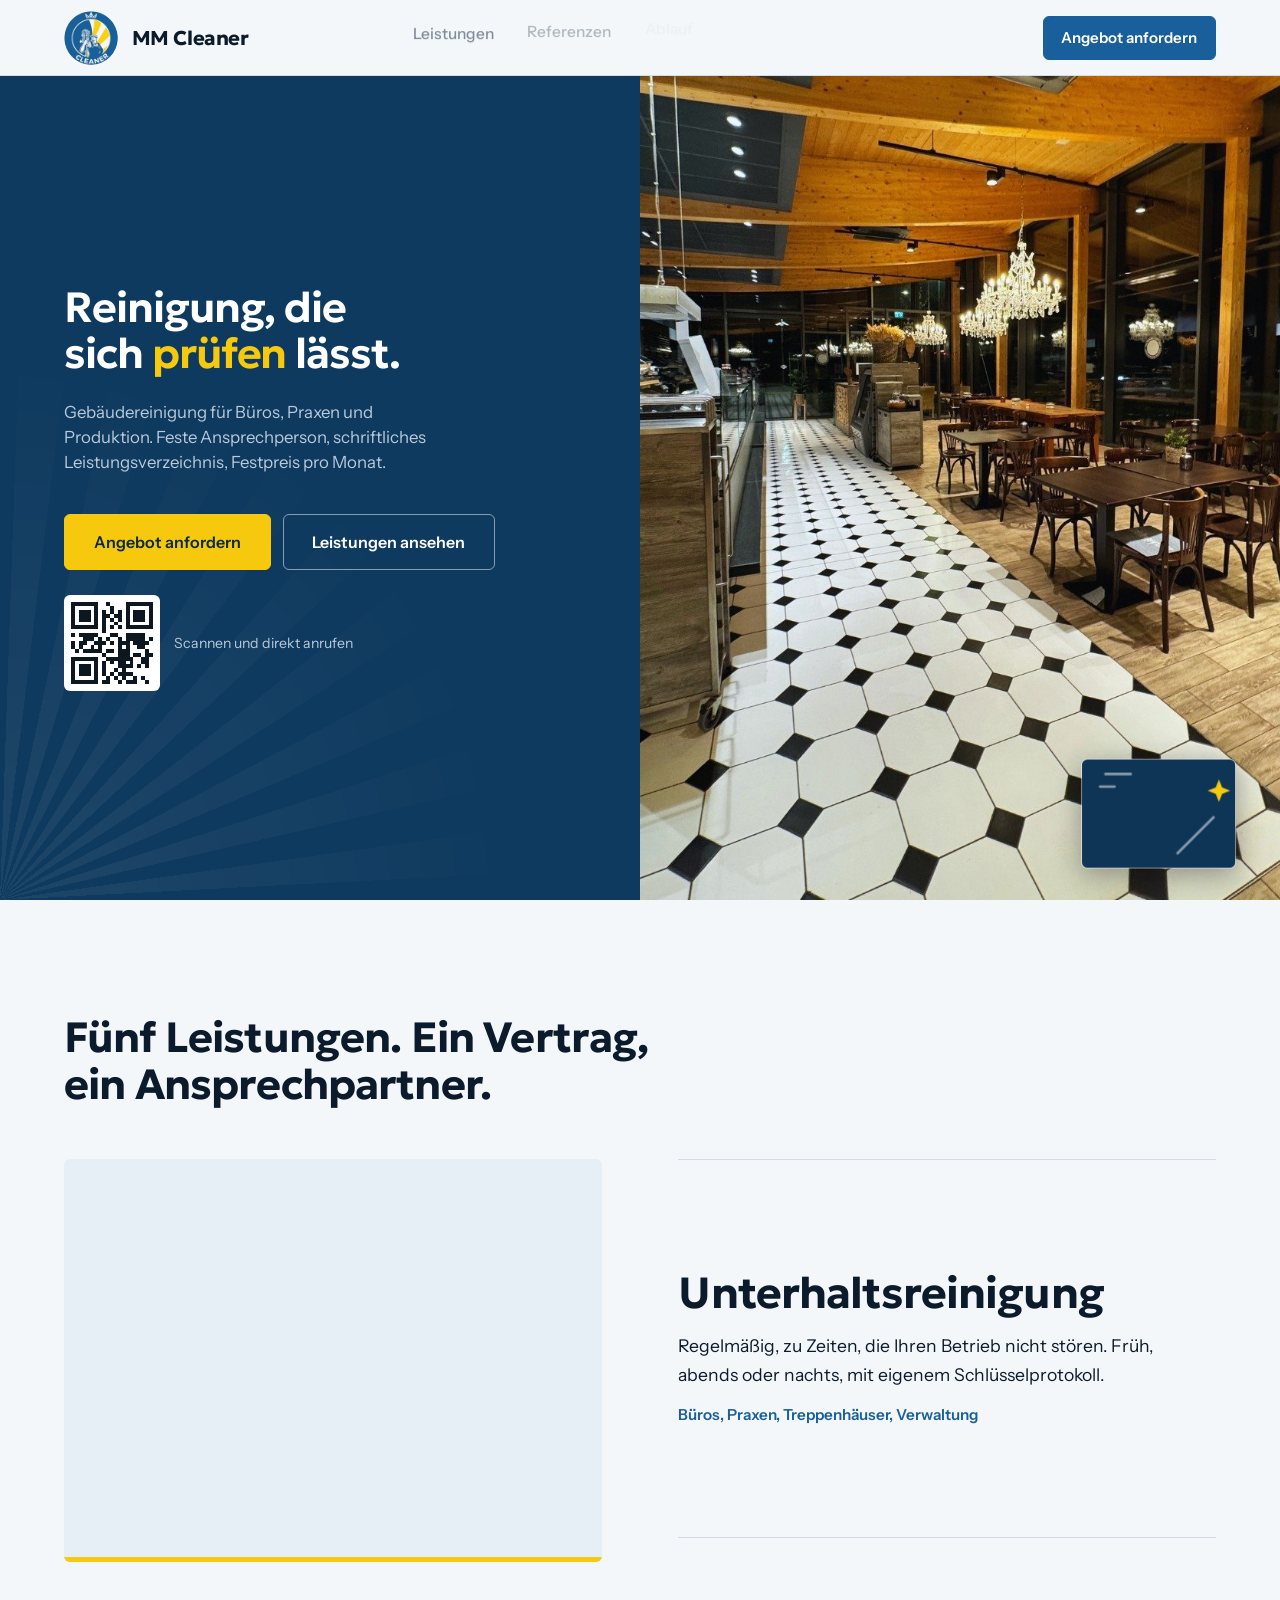
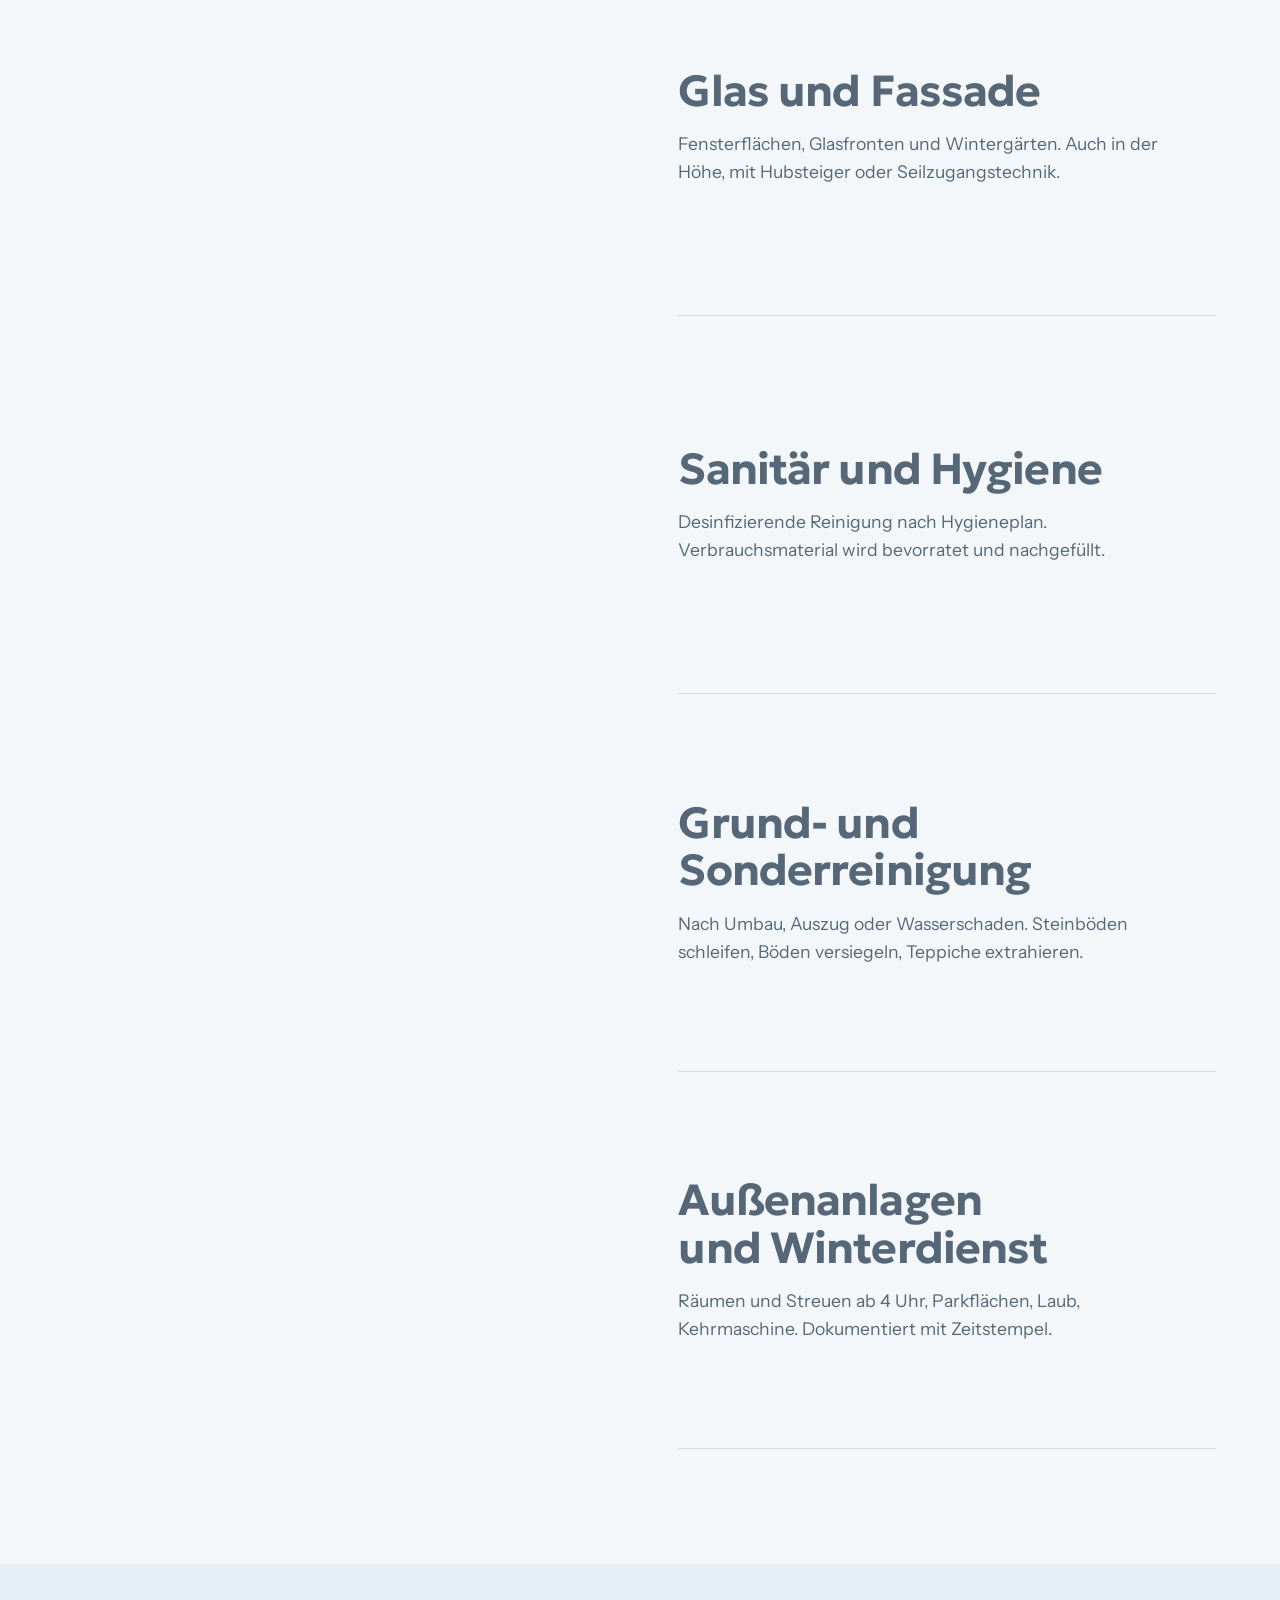
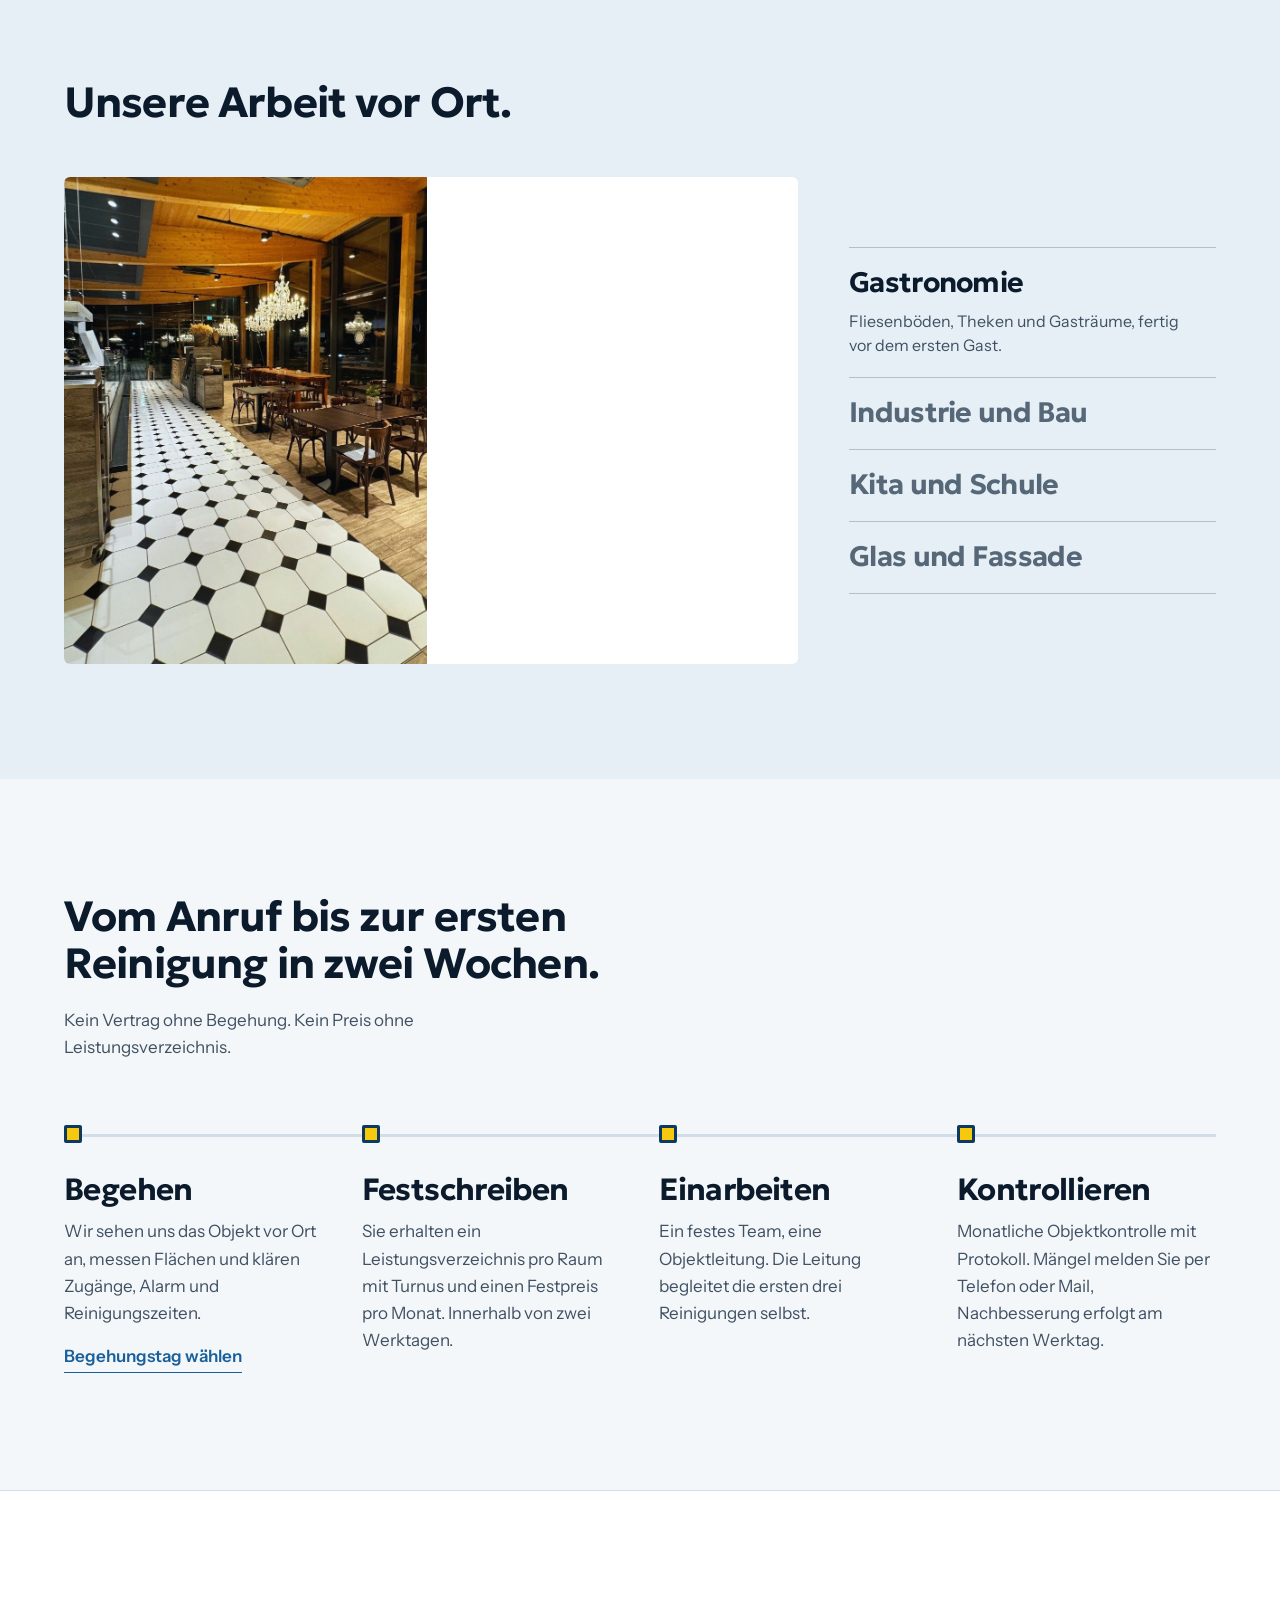
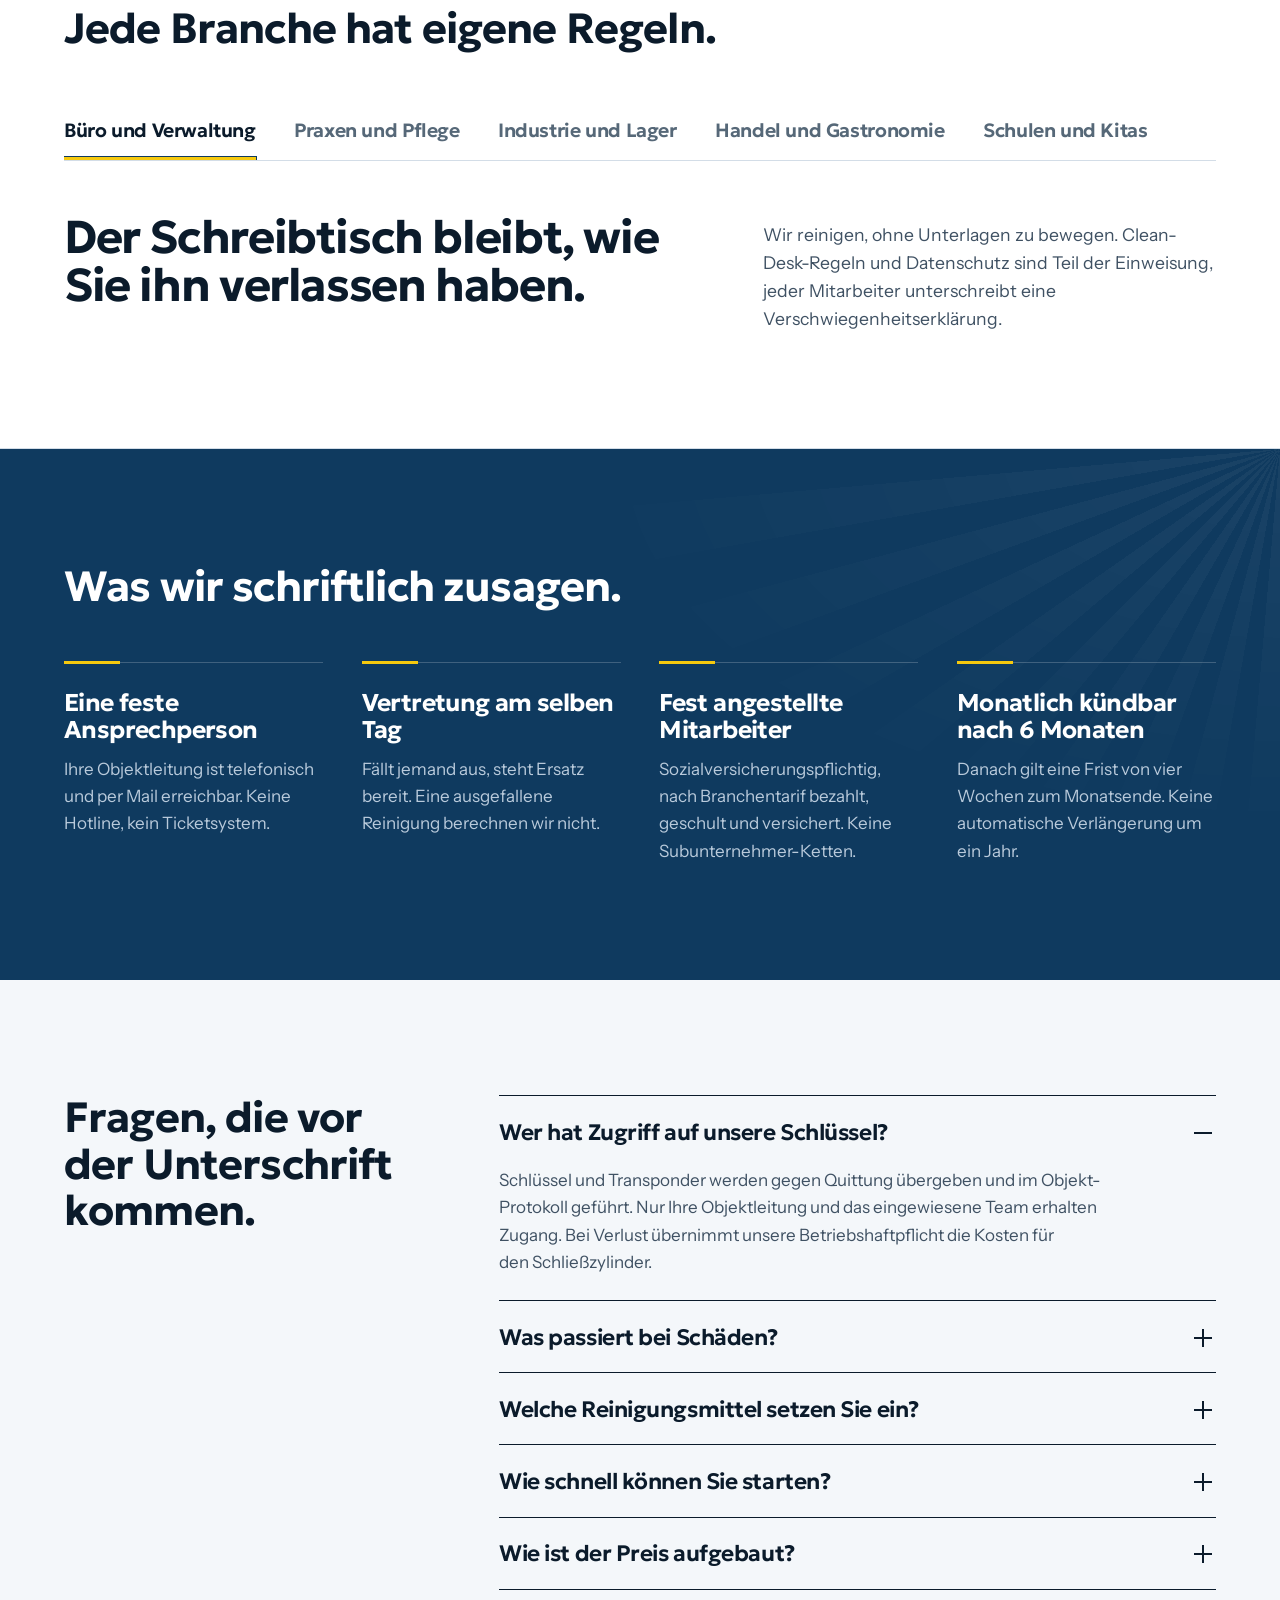
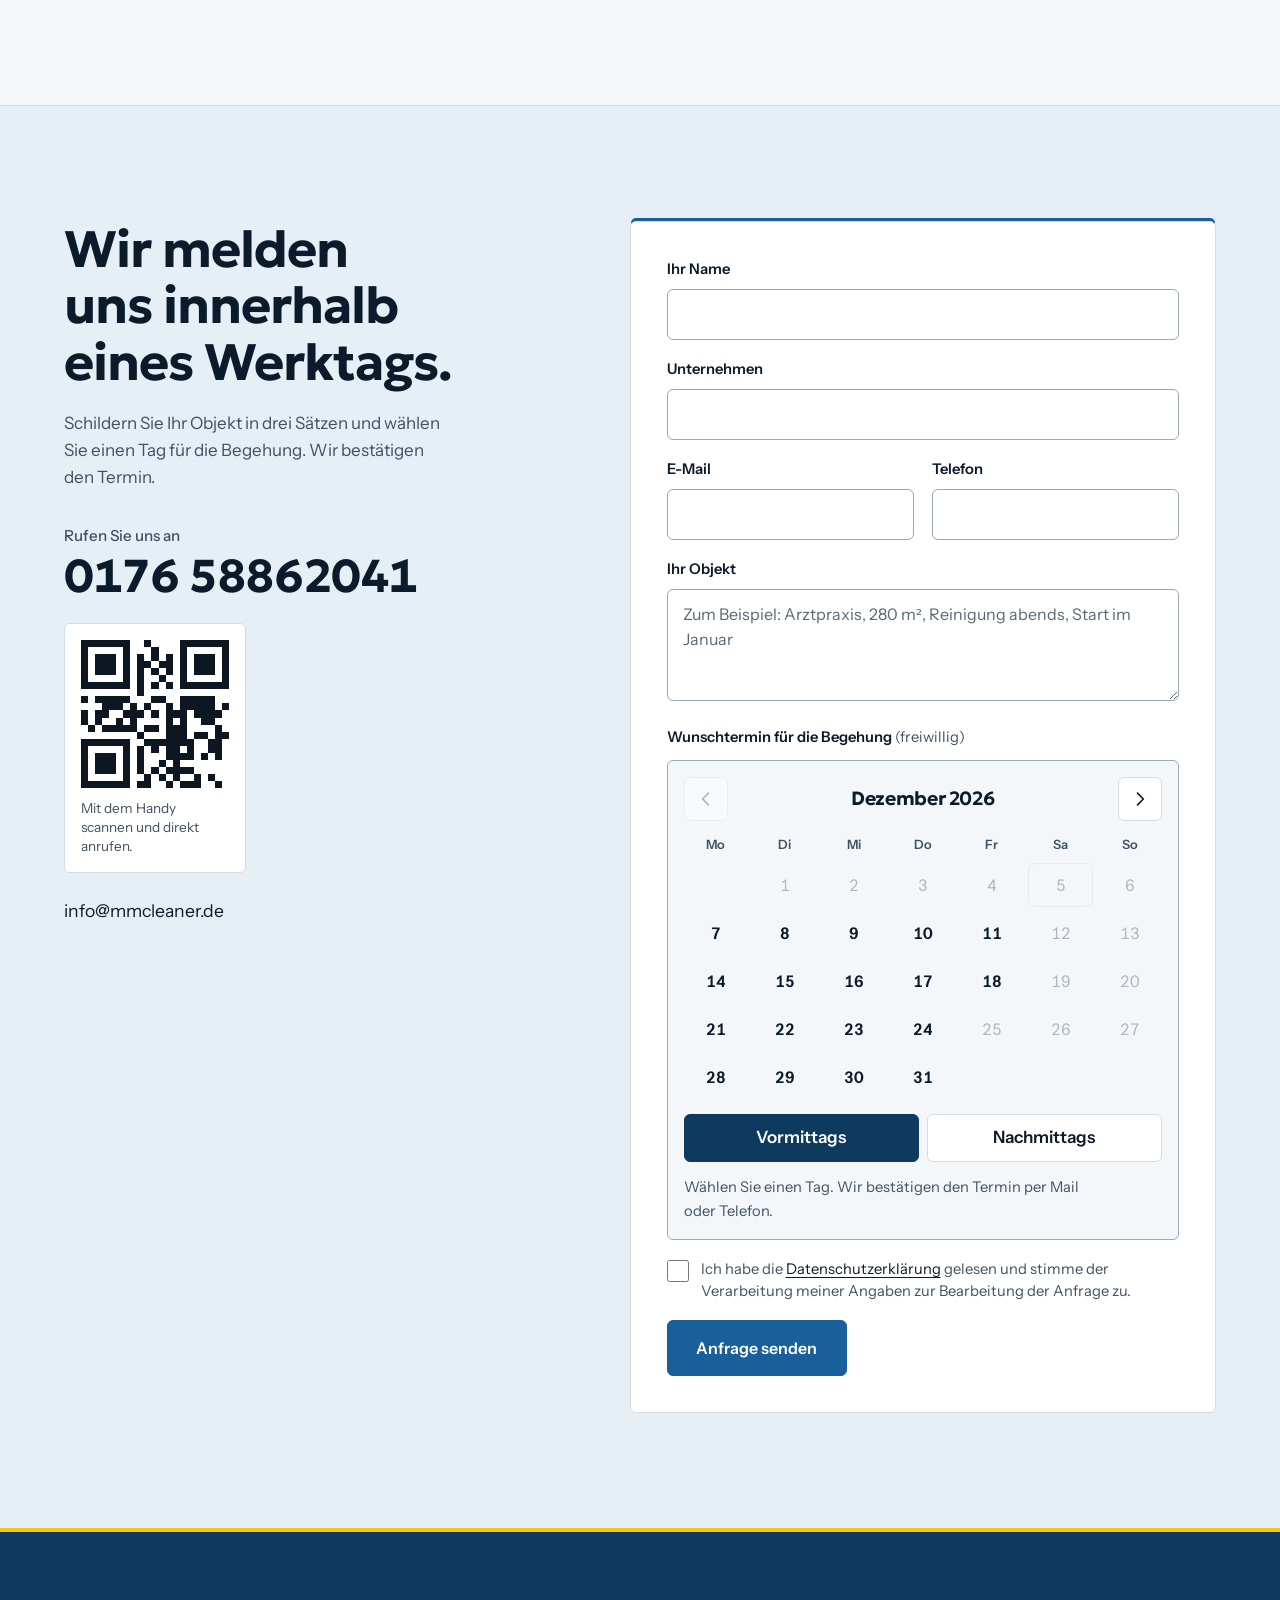
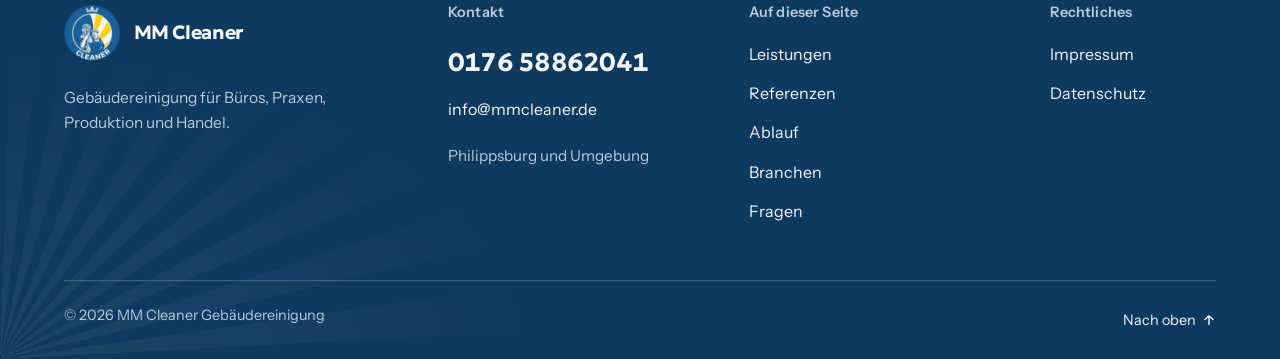
==== commit 5164410e: "Wisch-Intro entfernt, Putz-Szene in der Bildecke des Startbereichs Co-Authored-By: Claude Sonnet 5.5" ====
--- a/index.html
+++ b/index.html
@@ -17,7 +17,7 @@
 <link rel="preload" href="assets/img/gastro-boden.jpg" as="image">
 <link rel="preload" href="assets/fonts/geologica.woff2" as="font" type="font/woff2" crossorigin>
 <link rel="preload" href="assets/fonts/instrument-sans.woff2" as="font" type="font/woff2" crossorigin>
-<link rel="stylesheet" href="assets/css/style.css?v=19564c14">
+<link rel="stylesheet" href="assets/css/style.css?v=a3f8c487">
 <script src="assets/js/main.js?v=56394b5a" type="module"></script>
 <script type="application/ld+json">
 {
@@ -79,7 +79,23 @@
     <figure class="hero__qr"><img src="assets/img/qr-anruf.svg" alt="QR-Code zum Anrufen" width="96" height="96"><figcaption>Scannen und direkt anrufen</figcaption></figure>
   </div>
 
-  <figure class="hero__img"><img src="assets/img/gastro-boden.jpg" alt="Restaurant mit schwarz-weißem Fliesenboden, gereinigt" width="1078" height="1075" fetchpriority="high" decoding="async"></figure>
+  <figure class="hero__img"><img src="assets/img/gastro-boden.jpg" alt="Restaurant mit schwarz-weißem Fliesenboden, gereinigt" width="1078" height="1075" fetchpriority="high" decoding="async">
+    <svg class="hero__putz" viewBox="0 0 270 150" aria-hidden="true" focusable="false">
+      <rect class="putz__scheibe" x="70" y="14" width="170" height="120" rx="6"/>
+      <g class="putz__dreck"><ellipse cx="105" cy="50" rx="26" ry="14" opacity=".75"/><ellipse cx="170" cy="92" rx="34" ry="17" opacity=".7"/><ellipse cx="212" cy="40" rx="18" ry="10" opacity=".8"/><ellipse cx="128" cy="108" rx="14" ry="8" opacity=".65"/><circle cx="150" cy="38" r="5" opacity=".7"/><circle cx="92" cy="96" r="4" opacity=".7"/><circle cx="226" cy="100" r="6" opacity=".75"/></g>
+      <rect class="putz__sauber" x="70" y="14" width="170" height="120" rx="6"/>
+      <path class="putz__glanz" d="M96 30 L124 30 M90 44 L106 44 M176 118 L216 78"/>
+      <path class="putz__funke" d="M222 36 l3.5 9 9 3.5 -9 3.5 -3.5 9 -3.5 -9 -9 -3.5 9 -3.5 z"/>
+      <g class="putz__figur"><g class="putz__lauf">
+        <rect class="putz__hose" x="29" y="106" width="7" height="35" rx="3"/><rect class="putz__hose" x="38" y="106" width="7" height="35" rx="3"/>
+        <rect class="putz__shirt" x="26" y="72" width="20" height="38" rx="6"/>
+        <circle class="putz__haut" cx="36" cy="61" r="9.5"/><path class="putz__kappe" d="M26 60 a10 10 0 0 1 20 0 z"/>
+        <path class="putz__arm" d="M43 80 L63 76"/>
+        <rect class="putz__stiel" x="60" y="74" width="10" height="4" rx="2"/>
+        <rect class="putz__blatt" x="68" y="18" width="5" height="112" rx="2.5"/>
+      </g></g>
+    </svg>
+  </figure>
 </section>
 
 <!-- LEISTUNGEN -->
--- a/assets/css/style.css
+++ b/assets/css/style.css
@@ -199,11 +199,27 @@
 .hero h1, .hero .lead, .hero__cta { animation: rise 800ms var(--ease-out) both; }
 .hero .lead { animation-delay: 80ms; }
 .hero__cta { animation-delay: 160ms; }
-/* Einmaliger Wisch beim Laden: unscharfe Fläche läuft von links nach rechts über den Startbereich, dahinter ist alles klar. */
-@media (hover: hover) and (pointer: fine) and (min-width: 961px) and (prefers-reduced-motion: no-preference) {
-  .hero::after { content: ""; position: absolute; inset: 0; z-index: 5; pointer-events: none; background: rgb(10 42 69 / 0.28); border-left: 4px solid var(--yellow); -webkit-backdrop-filter: blur(18px); backdrop-filter: blur(18px); animation: wisch 1400ms 250ms cubic-bezier(0.65, 0, 0.35, 1) both; }
-}
-@keyframes wisch { to { transform: translateX(101%); } }
+/* Putz-Szene in der Bildecke: Scheibe ist verschmutzt, eine Figur zieht den Abzieher über die Scheibe, danach glänzt sie. Einmalig; bei reduzierter Bewegung steht die saubere Scheibe. */
+.hero__putz { position: absolute; right: 1.1rem; bottom: 1.1rem; width: clamp(170px, 19vw, 270px); height: auto; pointer-events: none; overflow: visible; filter: drop-shadow(0 6px 14px rgb(0 0 0 / 0.35)); }
+.putz__scheibe { fill: #0e3556; stroke: rgb(255 255 255 / 0.55); stroke-width: 2; }
+.putz__dreck { fill: #6a5638; }
+.putz__sauber { fill: #0e3556; transform-box: fill-box; transform-origin: left center; transform: scaleX(1); }
+.putz__glanz { fill: none; stroke: rgb(255 255 255 / 0.5); stroke-width: 3; stroke-linecap: round; }
+.putz__figur { opacity: 0; }
+.putz__haut { fill: #f1c9a5; } .putz__kappe { fill: var(--yellow); } .putz__shirt { fill: var(--blue); } .putz__hose { fill: var(--navy-2); stroke: rgb(255 255 255 / 0.4); stroke-width: 1; }
+.putz__arm { stroke: #f1c9a5; stroke-width: 6; stroke-linecap: round; fill: none; }
+.putz__stiel { fill: #d5dde6; } .putz__blatt { fill: var(--yellow); }
+.putz__funke { fill: var(--yellow); opacity: 0; transform-box: fill-box; transform-origin: center; }
+@media (prefers-reduced-motion: no-preference) {
+  .putz__sauber { animation: putz-sauber 2800ms 900ms linear both; }
+  .putz__figur { animation: putz-figur 2800ms 900ms linear both; }
+  .putz__lauf { animation: putz-lauf 360ms 900ms ease-in-out 8 alternate both; }
+  .putz__funke { animation: putz-funke 900ms 3500ms var(--ease-out) both; }
+}
+@keyframes putz-sauber { 0% { transform: scaleX(0); } 85%, 100% { transform: scaleX(1); } }
+@keyframes putz-figur { 0% { transform: translateX(0); opacity: 1; } 85% { transform: translateX(170px); opacity: 1; } 100% { transform: translateX(200px); opacity: 0; } }
+@keyframes putz-lauf { to { transform: translateY(-2.5px); } }
+@keyframes putz-funke { 0% { opacity: 0; transform: scale(0) rotate(-40deg); } 40% { opacity: 1; transform: scale(1.2) rotate(0); } 100% { opacity: 1; transform: scale(1); } }
 @keyframes rise { from { opacity: 0; transform: translateY(14px); } }
 .hero__img { position: relative; margin: 0; min-height: 0; background: var(--navy-2); animation: einblenden 1000ms 100ms var(--ease-out) both; }
 @keyframes einblenden { from { opacity: 0; } }
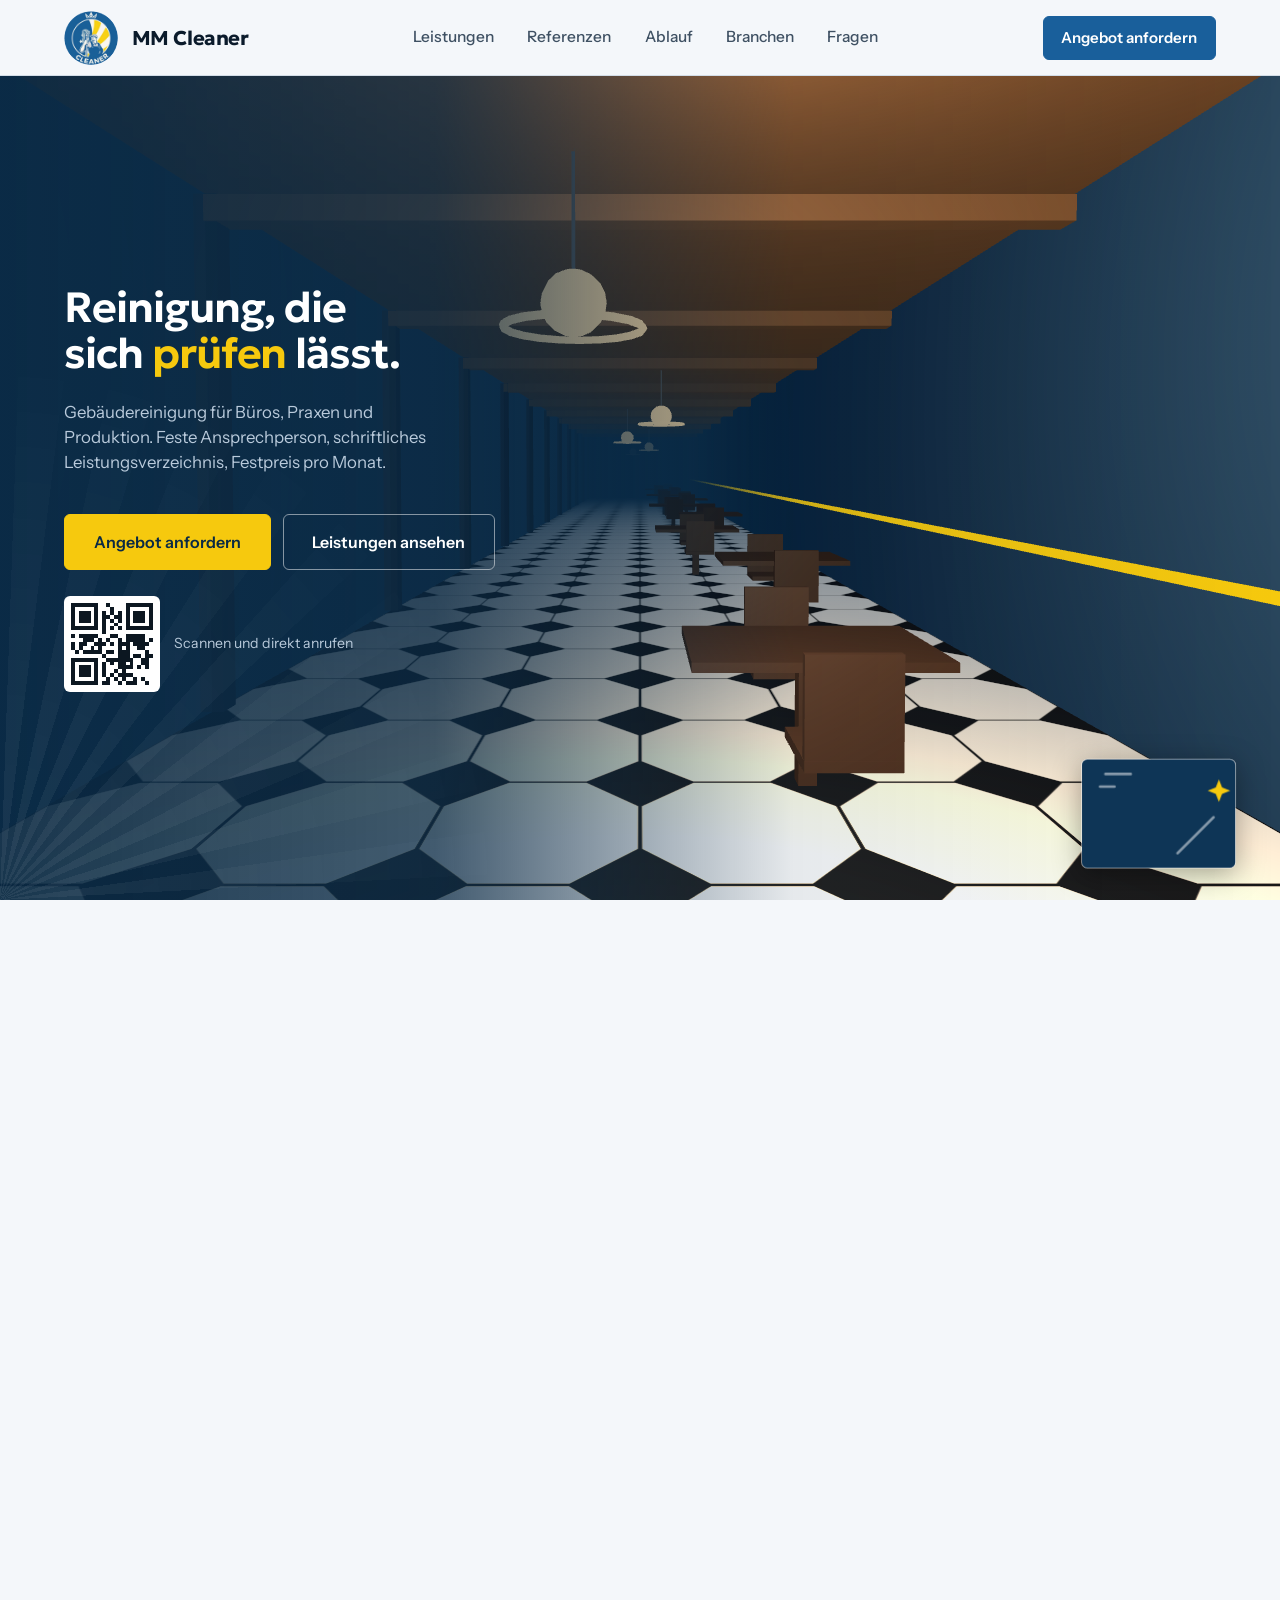
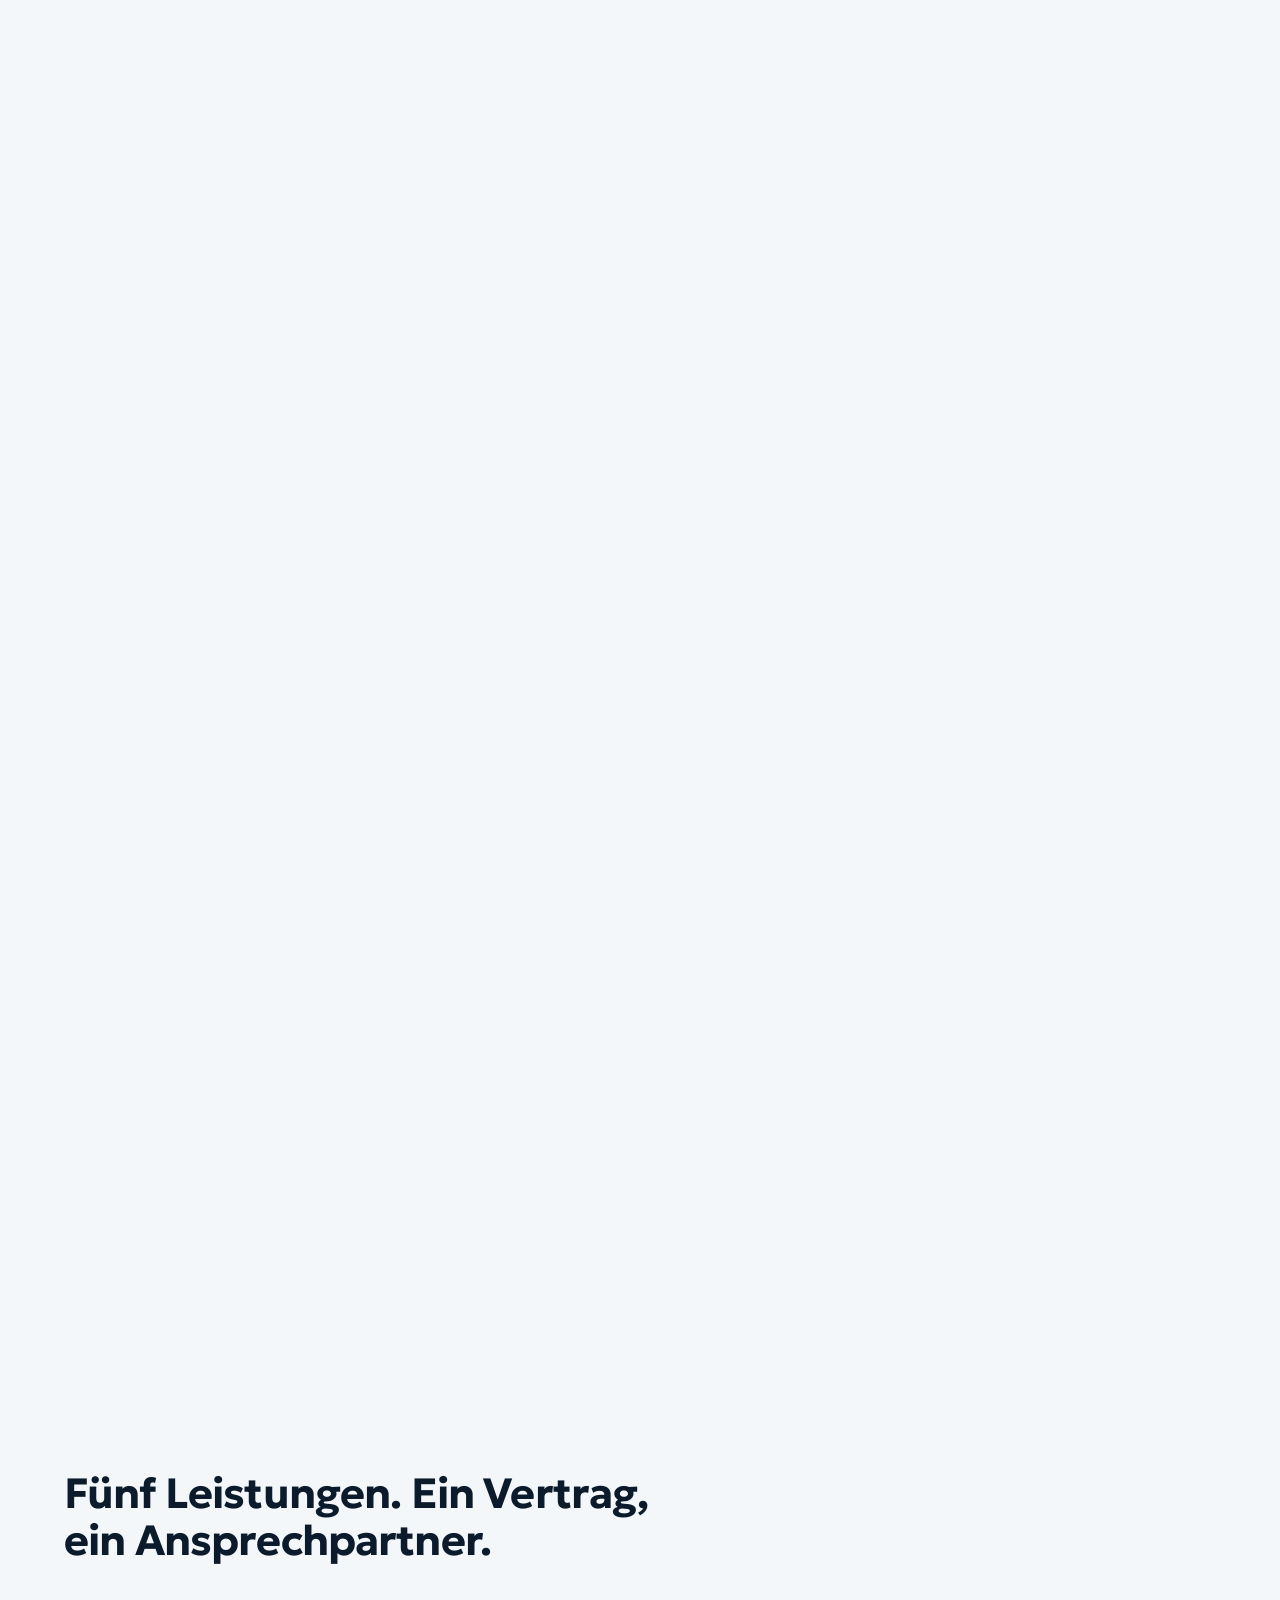
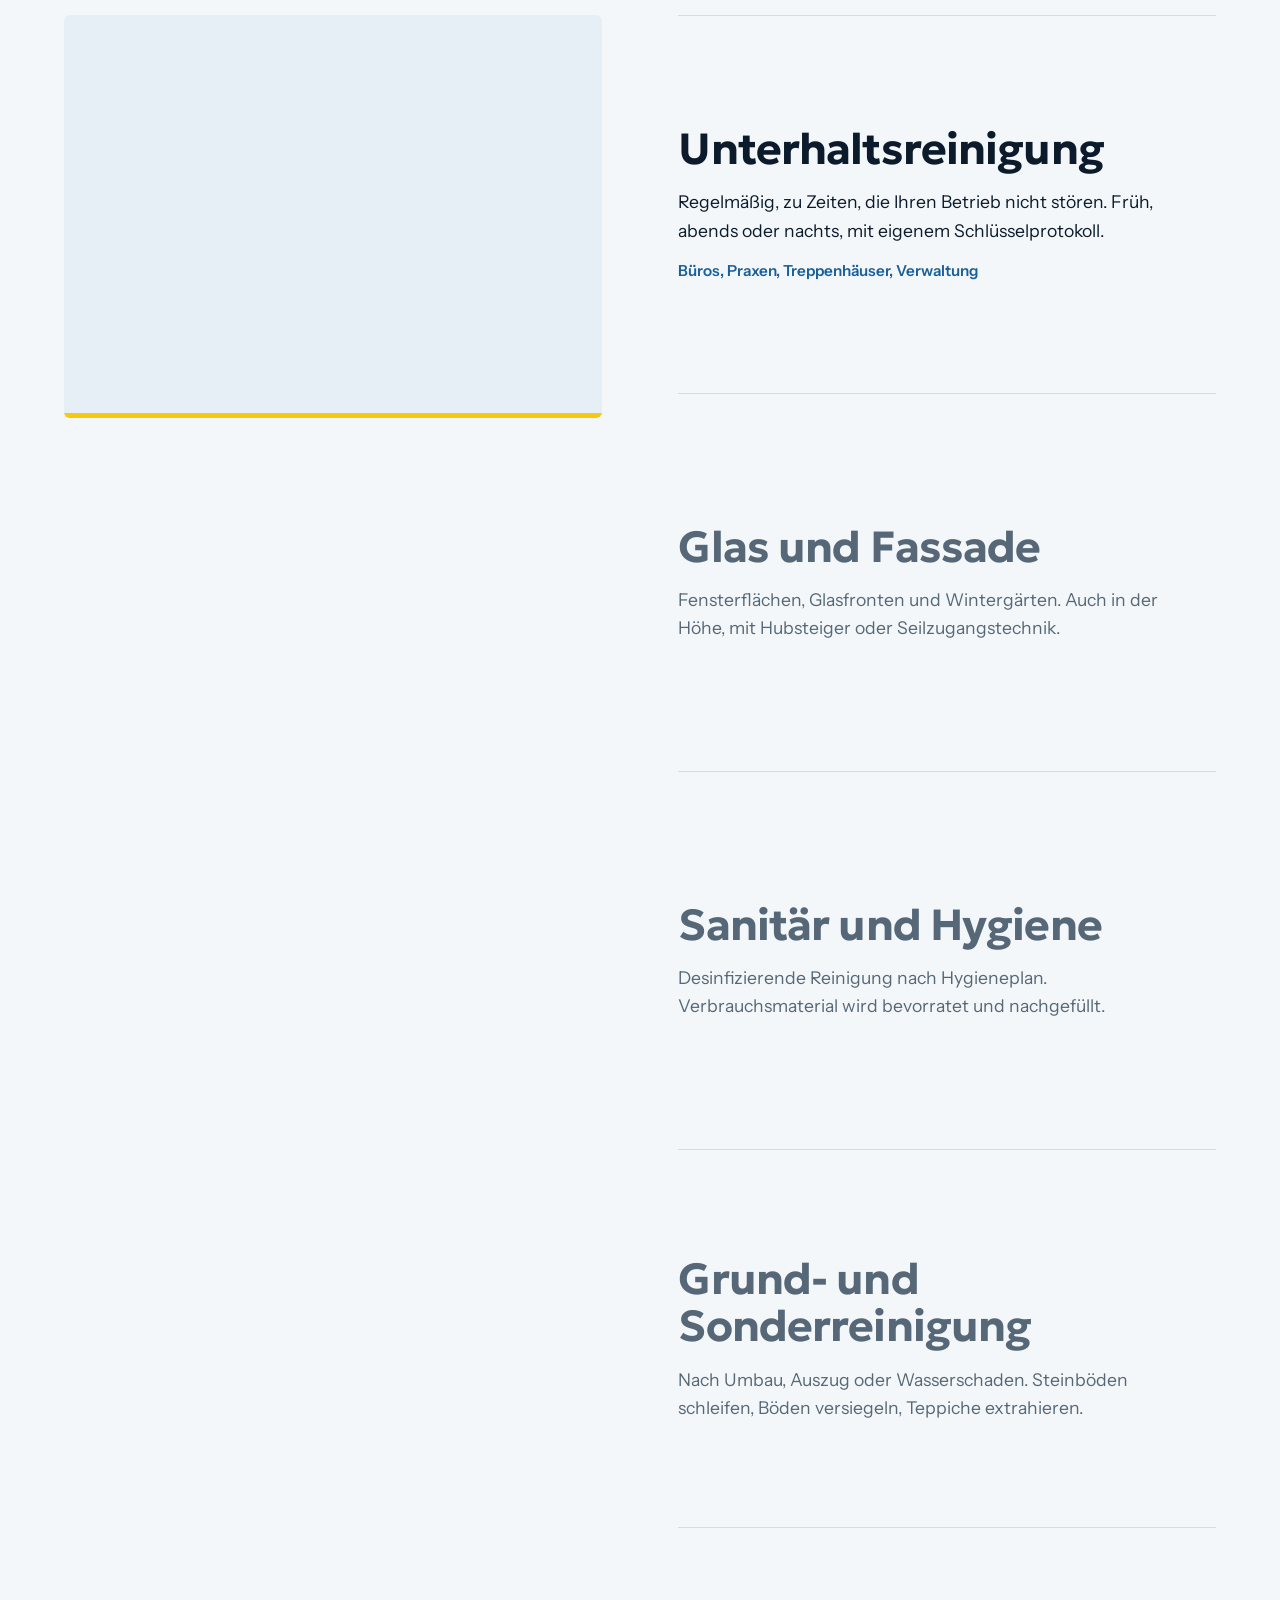
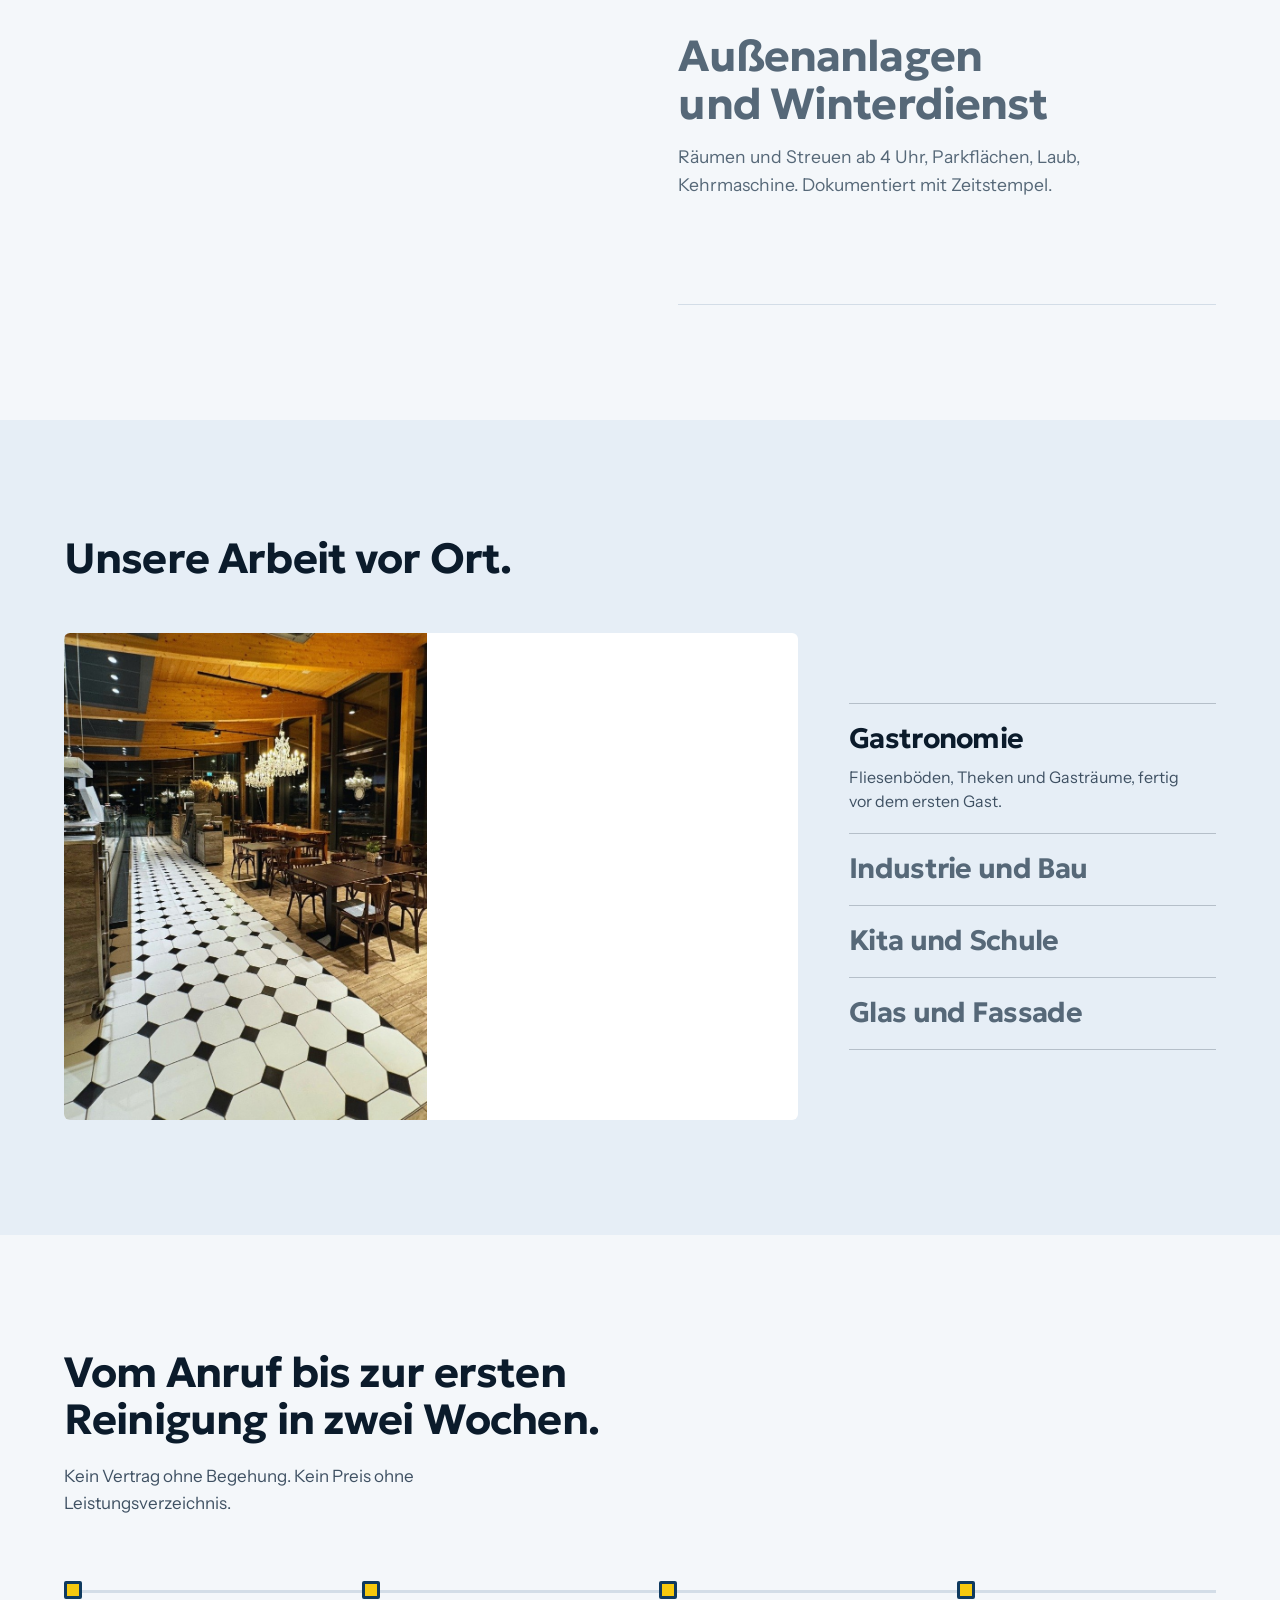
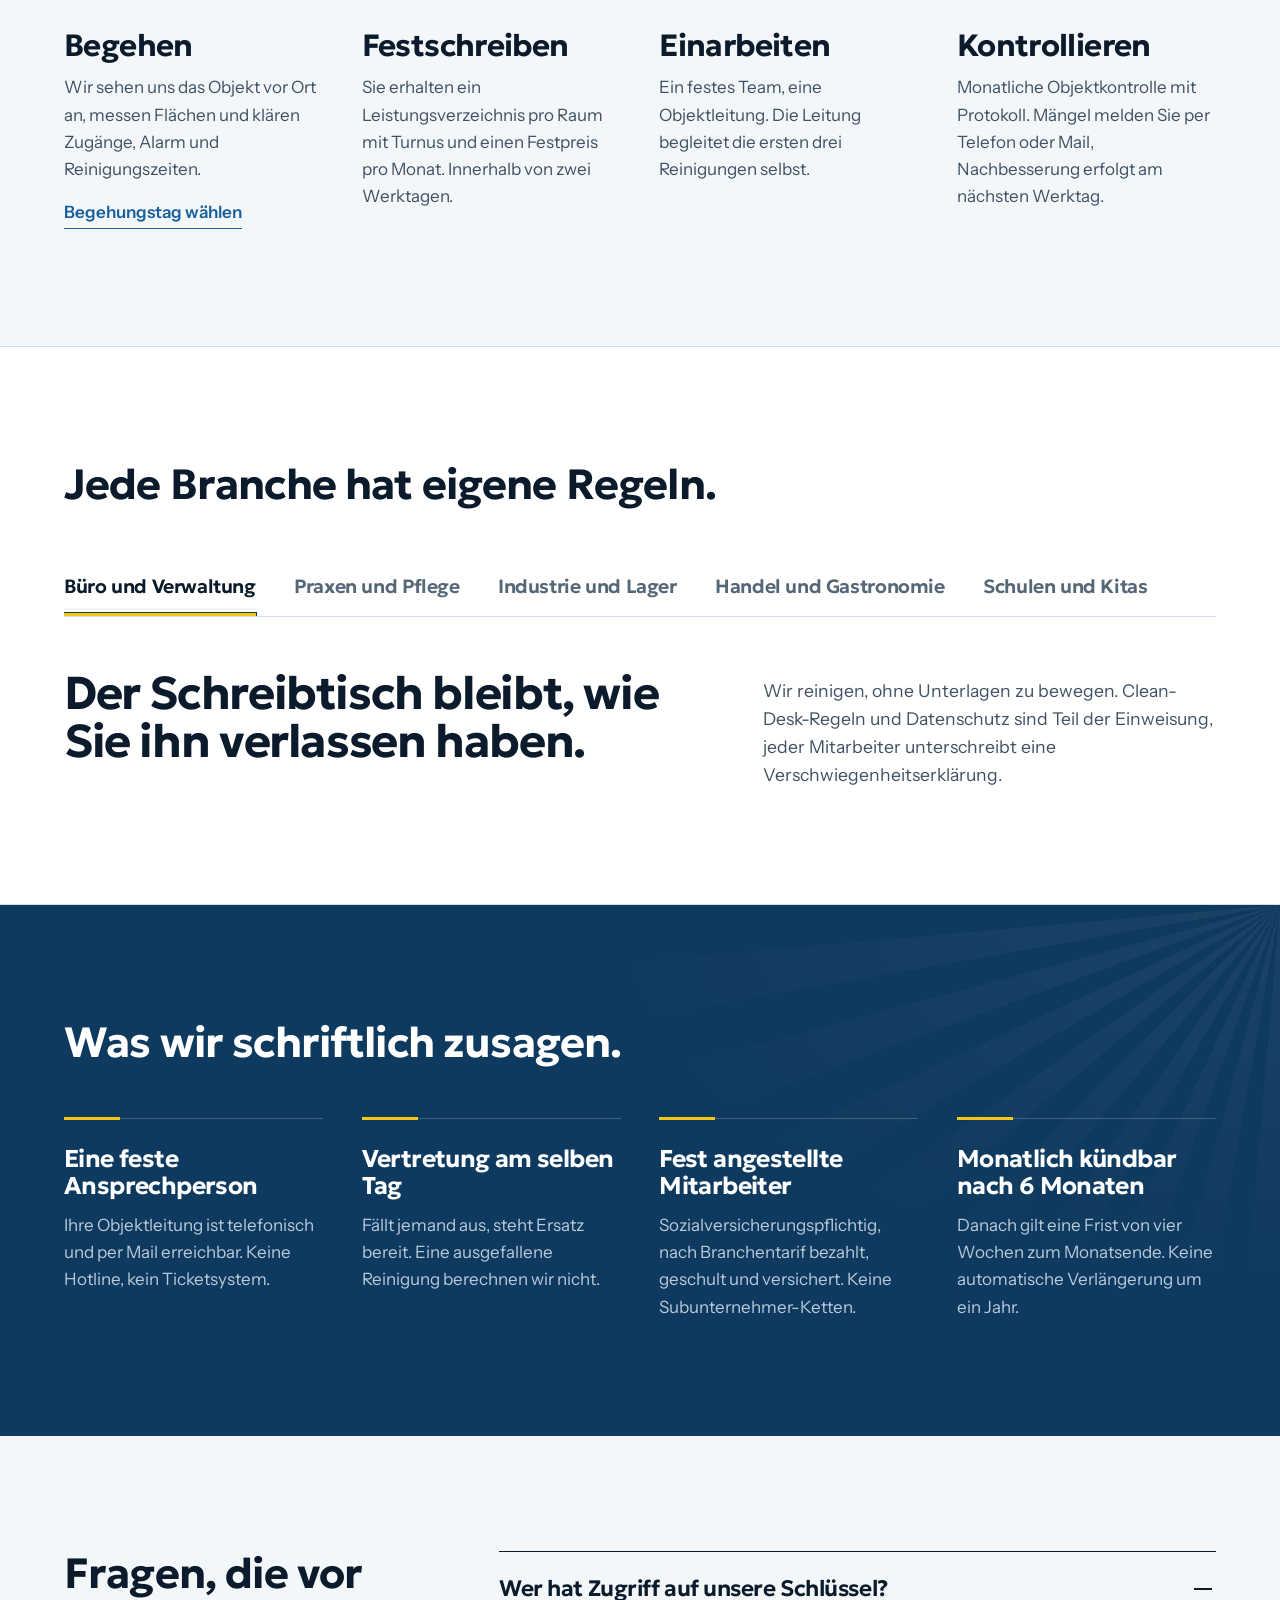
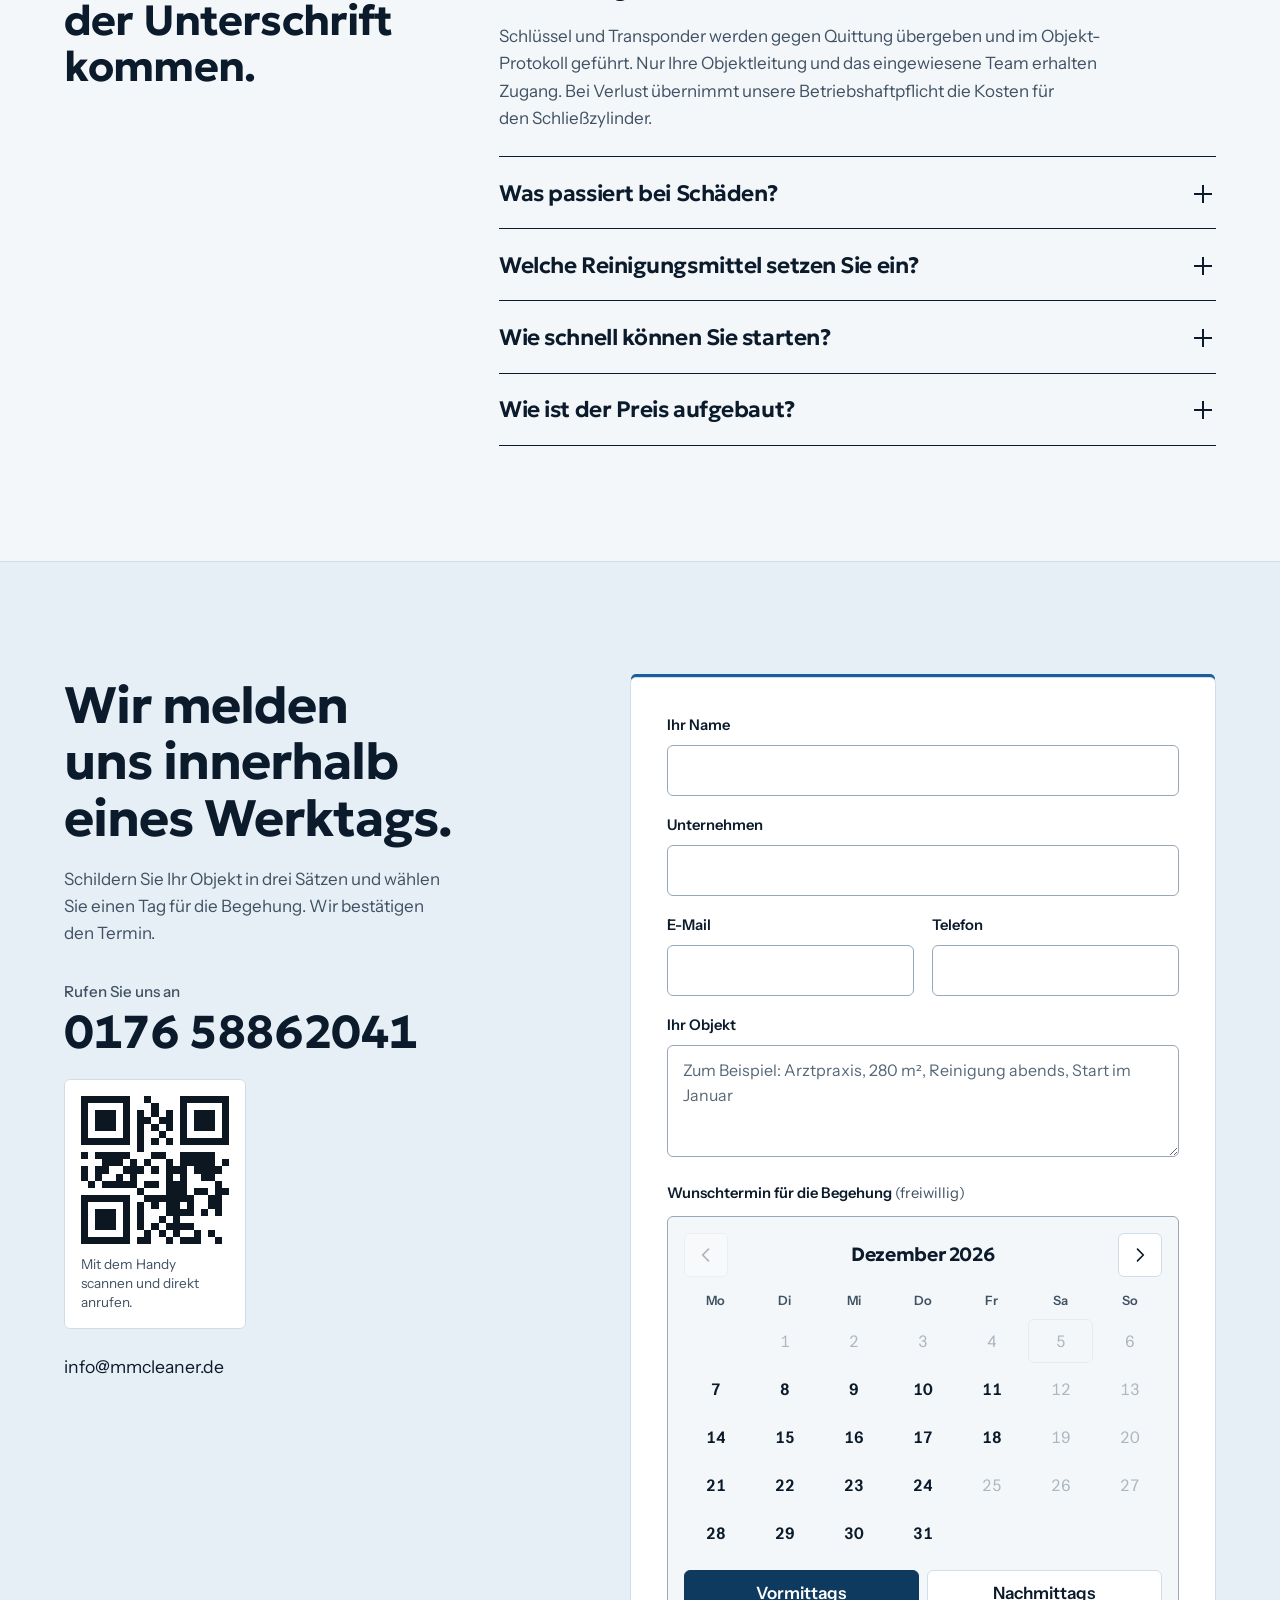
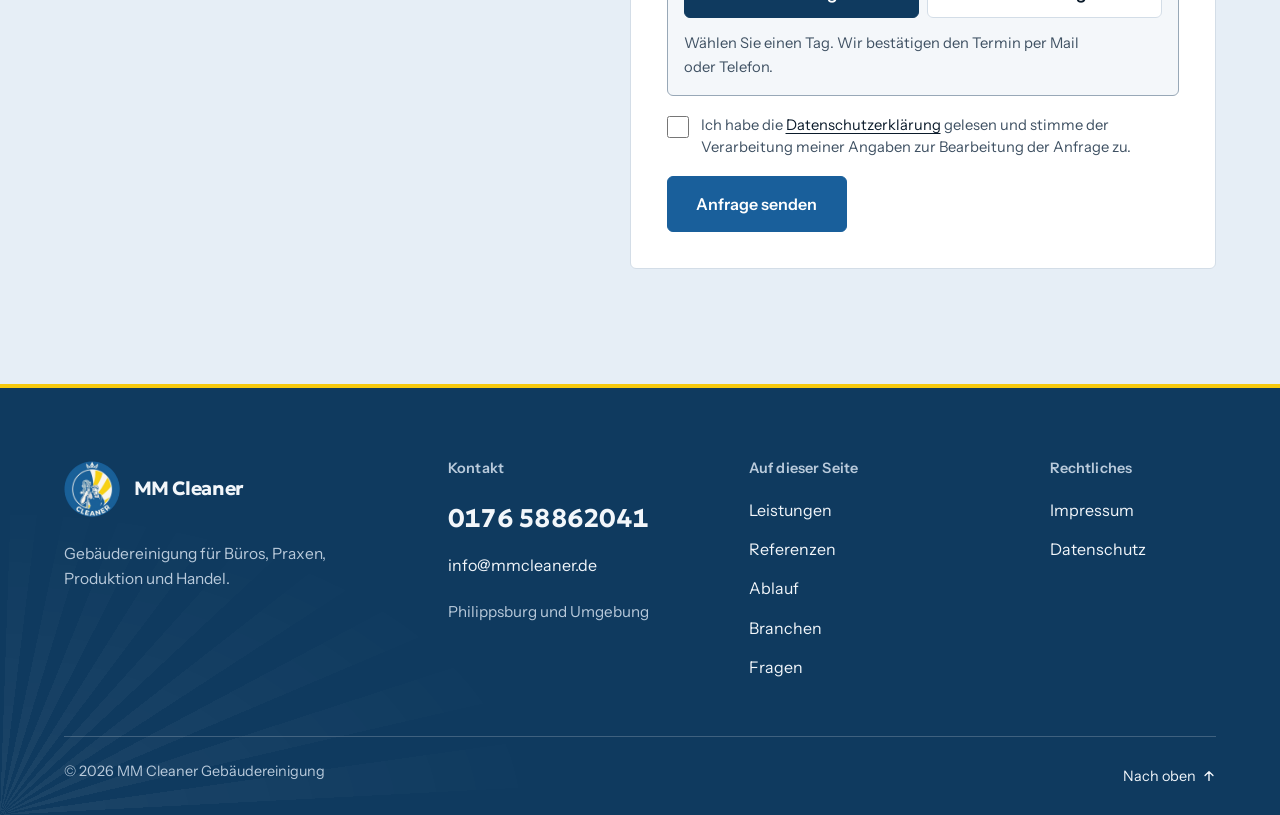
==== commit 333e32c9: "3D-Startbereich (Three.js): durch eine Halle scrollen, nur Desktop Co-Authored-By: Claude Sonnet 5.5" ====
--- a/index.html
+++ b/index.html
@@ -17,8 +17,8 @@
 <link rel="preload" href="assets/img/gastro-boden.jpg" as="image">
 <link rel="preload" href="assets/fonts/geologica.woff2" as="font" type="font/woff2" crossorigin>
 <link rel="preload" href="assets/fonts/instrument-sans.woff2" as="font" type="font/woff2" crossorigin>
-<link rel="stylesheet" href="assets/css/style.css?v=a3f8c487">
-<script src="assets/js/main.js?v=56394b5a" type="module"></script>
+<link rel="stylesheet" href="assets/css/style.css?v=2c90582a">
+<script src="assets/js/main.js?v=a091258d" type="module"></script>
 <script type="application/ld+json">
 {
   "@context": "https://schema.org",
@@ -68,7 +68,9 @@
 <main id="inhalt">
 
 <!-- HERO -->
+<div class="hero-pin">
 <section class="hero">
+  <div class="hero__3d"></div>
   <div class="hero__copy">
     <h1>Reinigung, die sich <em>prüfen</em> lässt.</h1>
     <p class="lead">Gebäudereinigung für Büros, Praxen und Produktion. Feste Ansprechperson, schriftliches Leistungsverzeichnis, Festpreis pro Monat.</p>
@@ -97,6 +99,7 @@
     </svg>
   </figure>
 </section>
+</div>
 
 <!-- LEISTUNGEN -->
 <section class="sec wrap" id="leistungen">
--- a/assets/css/style.css
+++ b/assets/css/style.css
@@ -220,6 +220,19 @@
 @keyframes putz-figur { 0% { transform: translateX(0); opacity: 1; } 85% { transform: translateX(170px); opacity: 1; } 100% { transform: translateX(200px); opacity: 0; } }
 @keyframes putz-lauf { to { transform: translateY(-2.5px); } }
 @keyframes putz-funke { 0% { opacity: 0; transform: scale(0) rotate(-40deg); } 40% { opacity: 1; transform: scale(1.2) rotate(0); } 100% { opacity: 1; transform: scale(1); } }
+/* 3D-Startbereich (hero3d.js setzt .has-3d): Bereich bleibt kleben, Scrollen fährt die Kamera durch die Halle. */
+.hero__3d { display: none; }
+.has-3d .hero-pin { height: 320svh; }
+.has-3d .hero { position: sticky; top: var(--nav-h); }
+.has-3d .hero__3d { display: block; position: absolute; inset: 0; z-index: 0; opacity: 0; transition: opacity 600ms ease; }
+.has-3d .hero__3d.is-live { opacity: 1; }
+.has-3d .hero__3d canvas { display: block; width: 100%; height: 100%; }
+.has-3d .hero__3d::after { content: ""; position: absolute; inset: 0; background: linear-gradient(90deg, rgb(10 42 69 / 0.94) 0%, rgb(10 42 69 / 0.78) 34%, rgb(10 42 69 / 0.1) 62%, transparent 100%); pointer-events: none; }
+.has-3d .hero::before { z-index: 1; }
+.has-3d .hero__copy { z-index: 2; will-change: opacity, transform; }
+.has-3d .hero__img { z-index: 2; background: transparent; pointer-events: none; }
+.has-3d .hero__img > img, .has-3d .hero__img::after { display: none; }
+.has-3d .hero__putz { will-change: opacity; }
 @keyframes rise { from { opacity: 0; transform: translateY(14px); } }
 .hero__img { position: relative; margin: 0; min-height: 0; background: var(--navy-2); animation: einblenden 1000ms 100ms var(--ease-out) both; }
 @keyframes einblenden { from { opacity: 0; } }
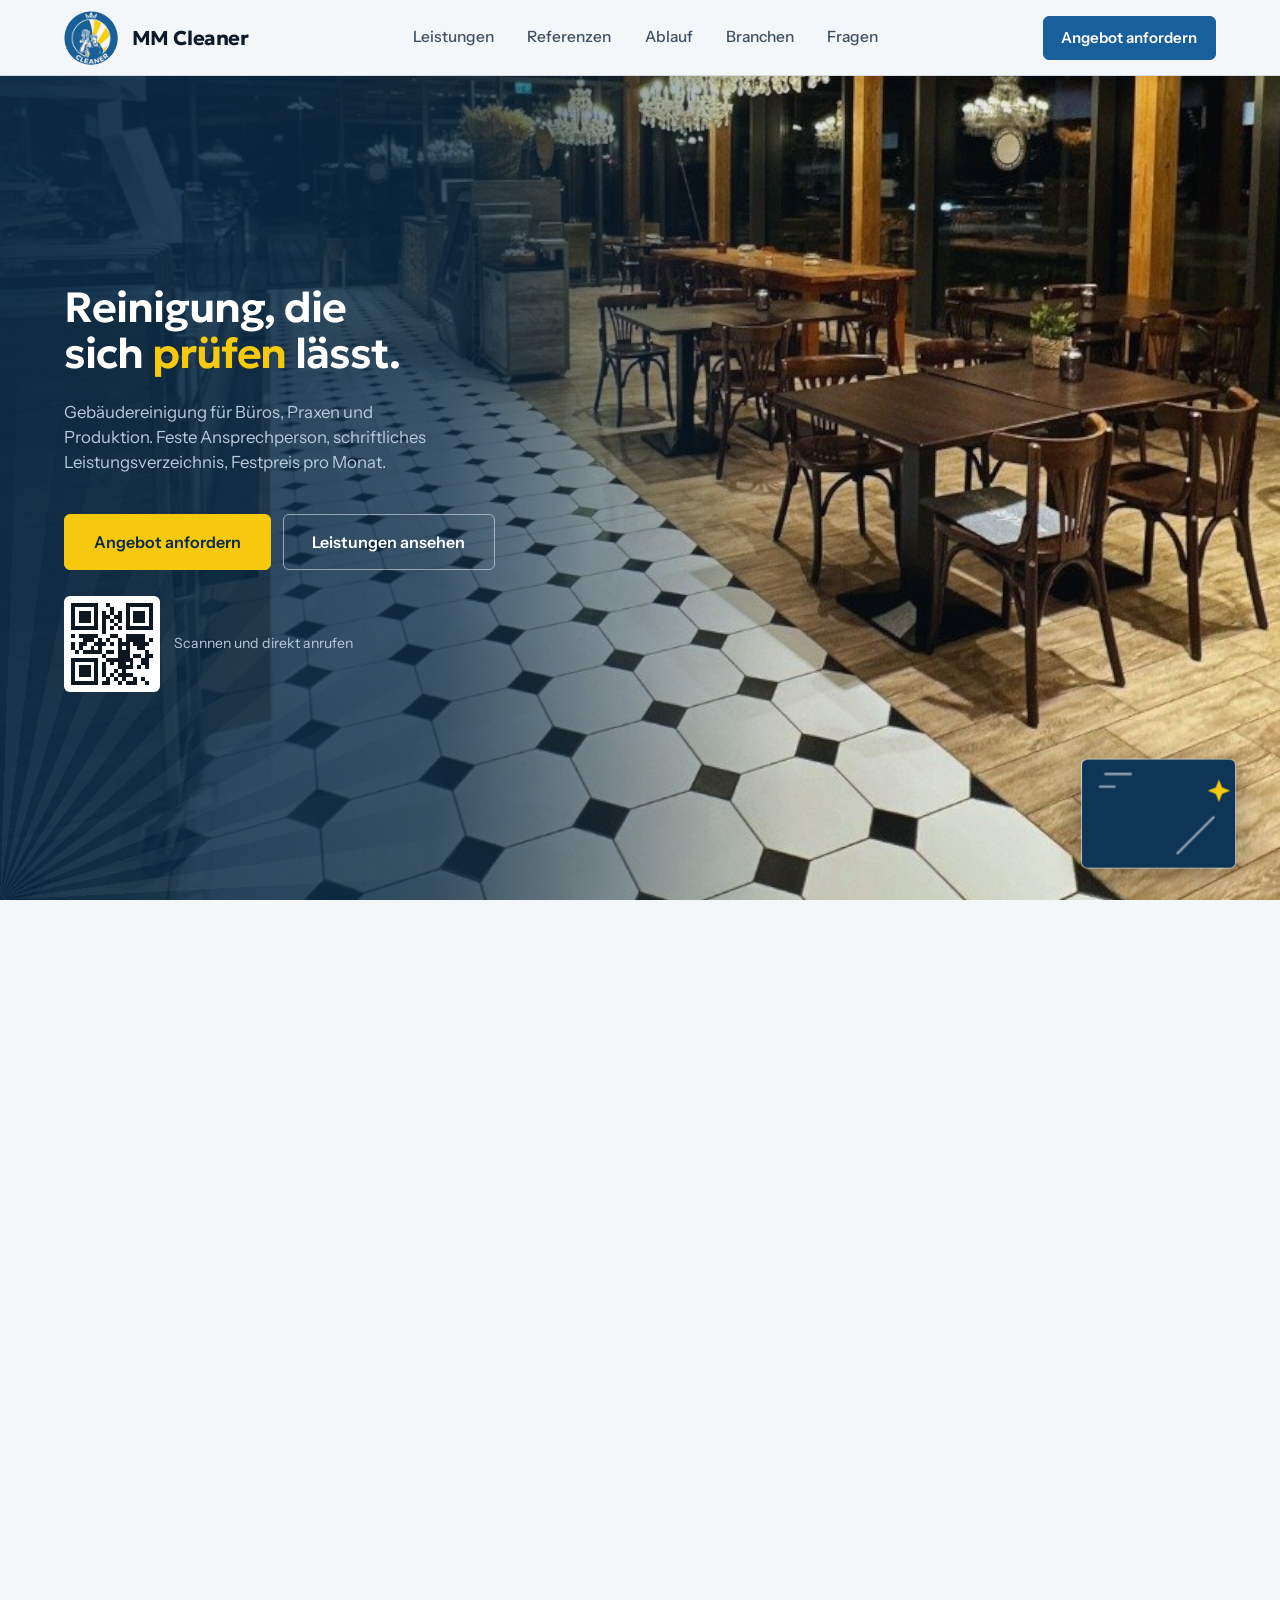
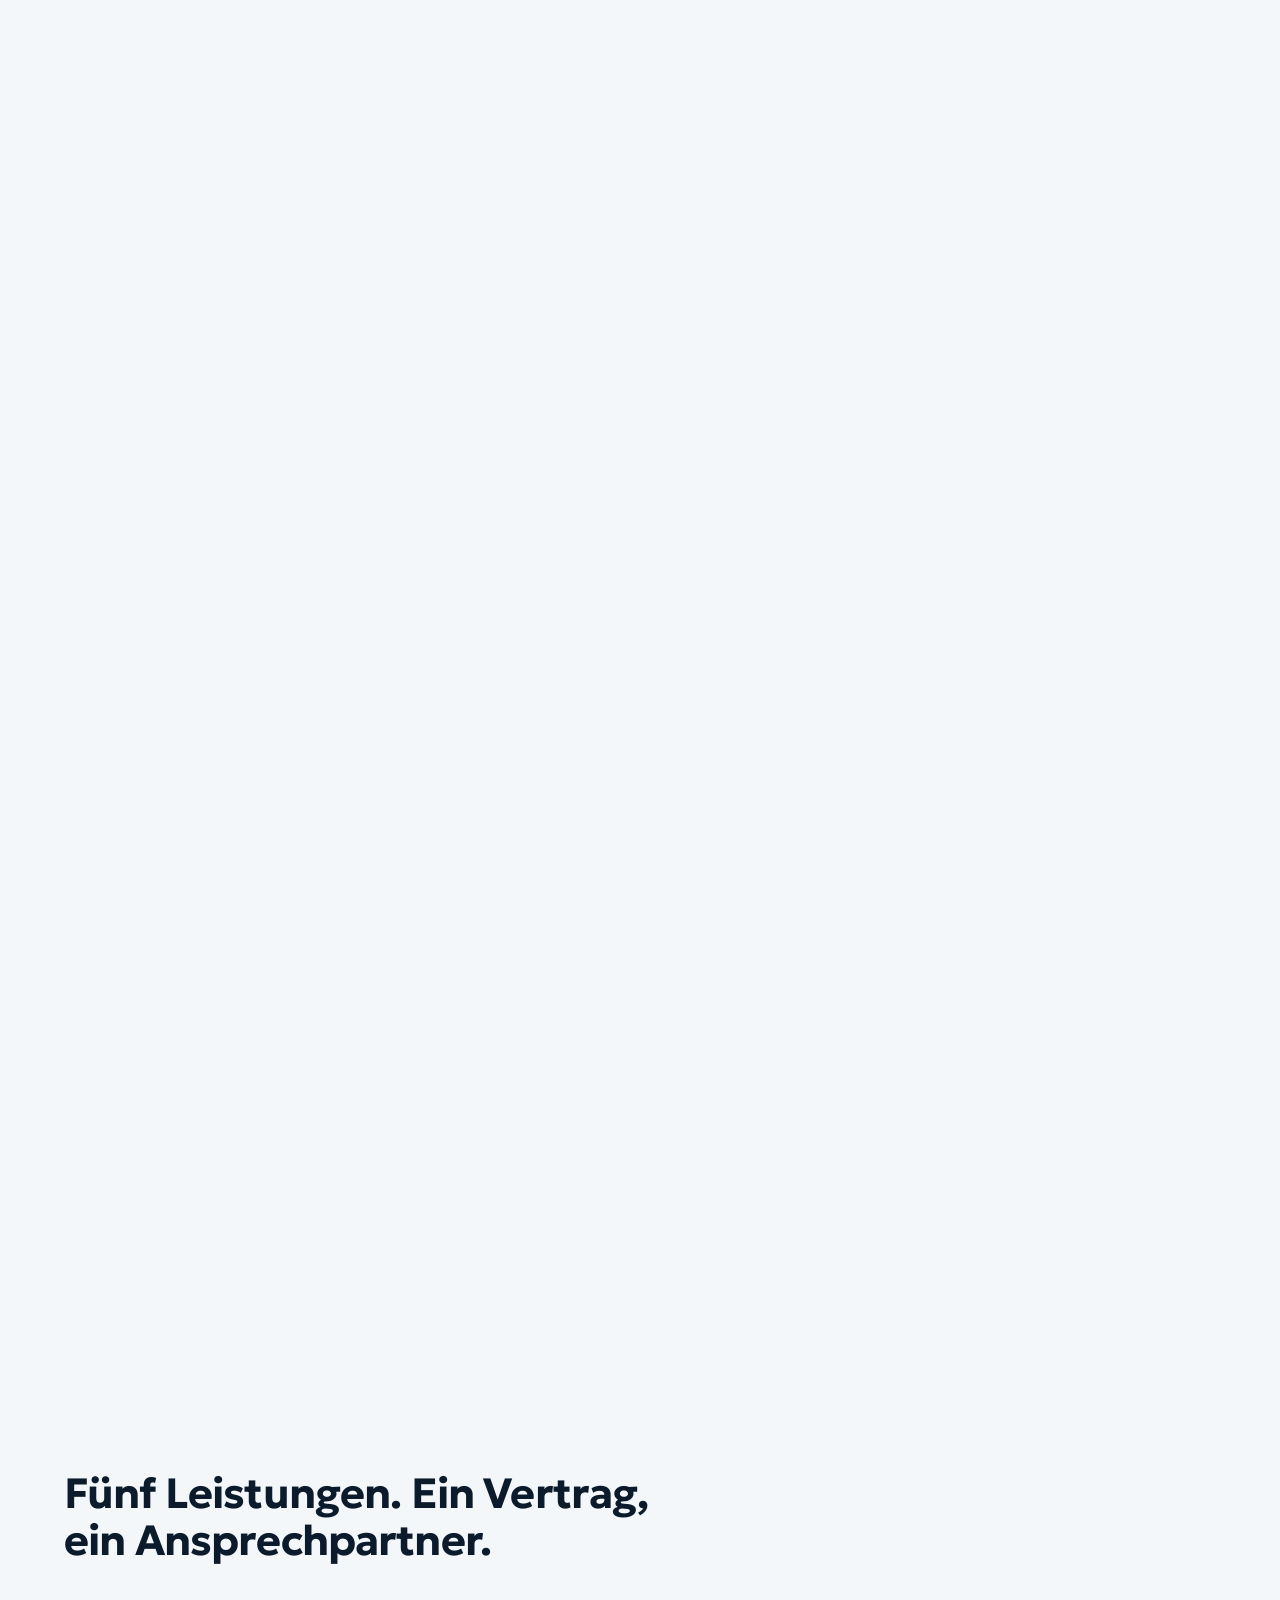
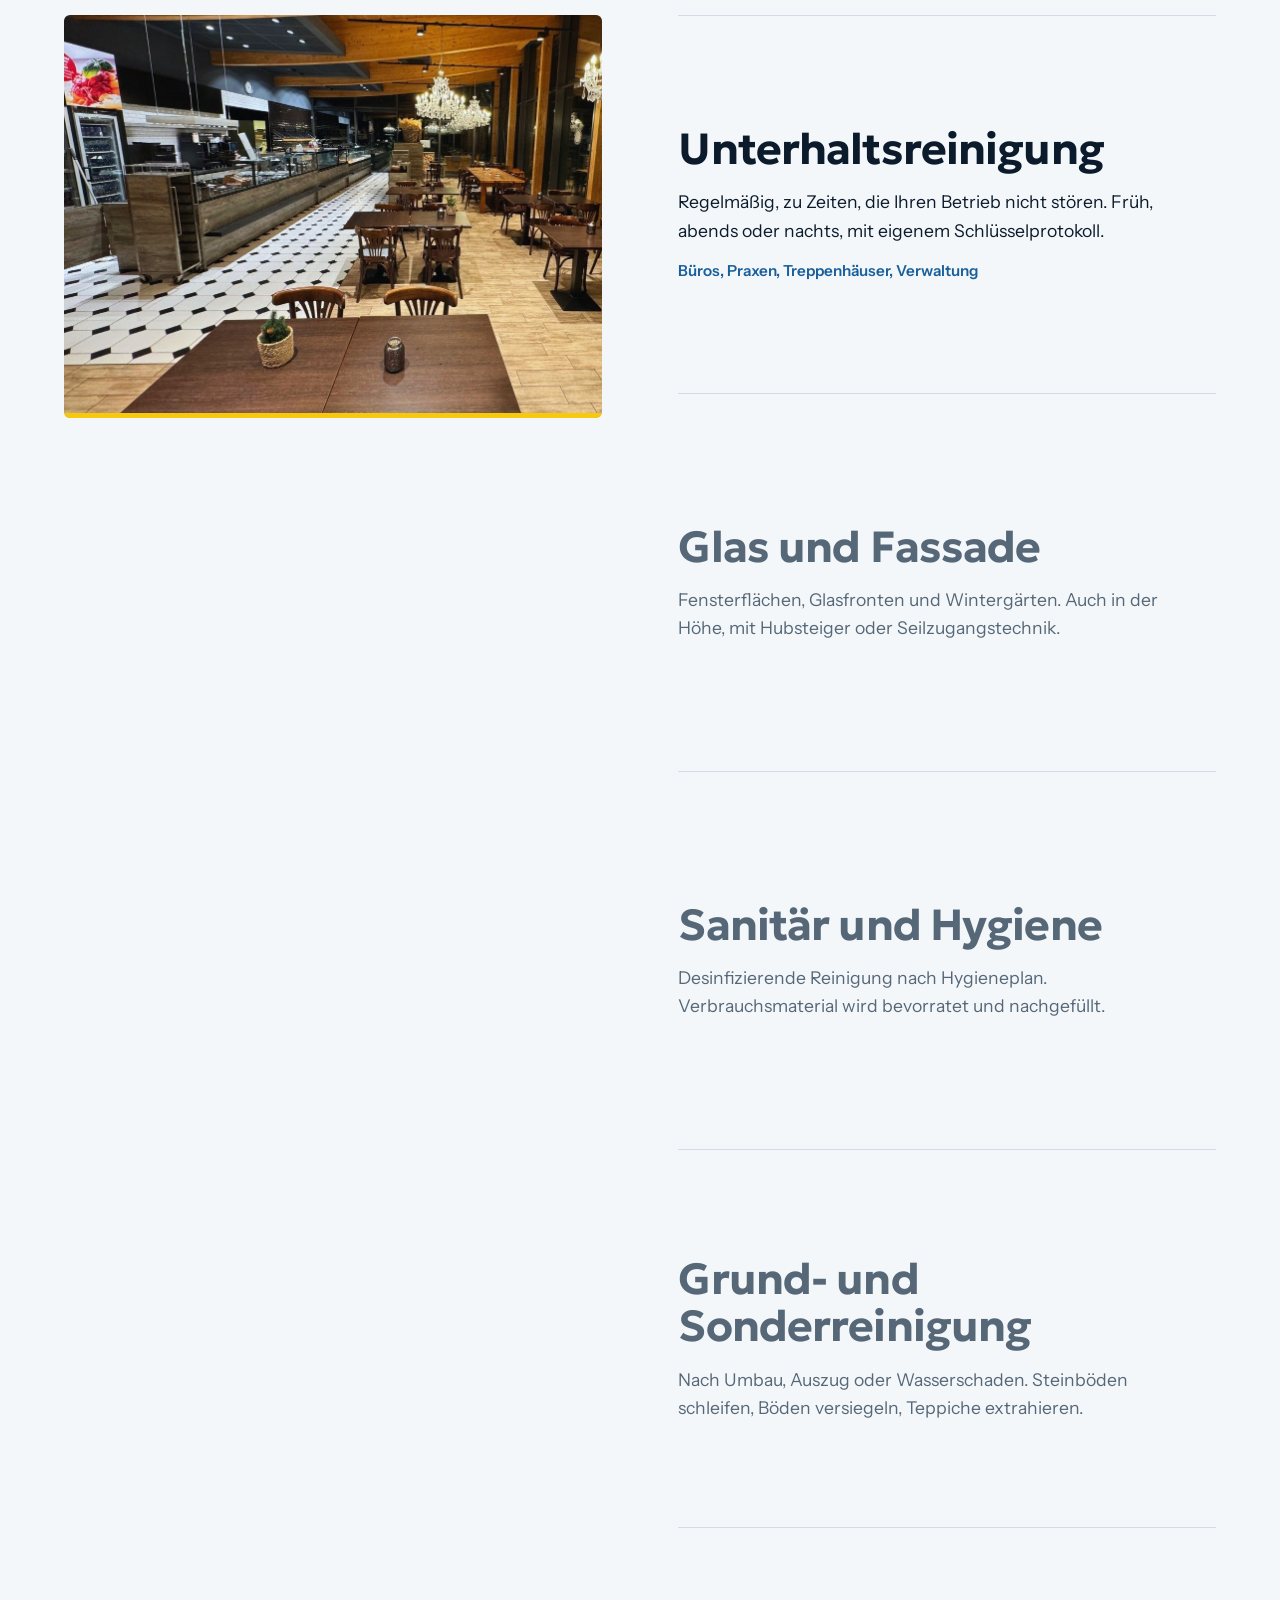
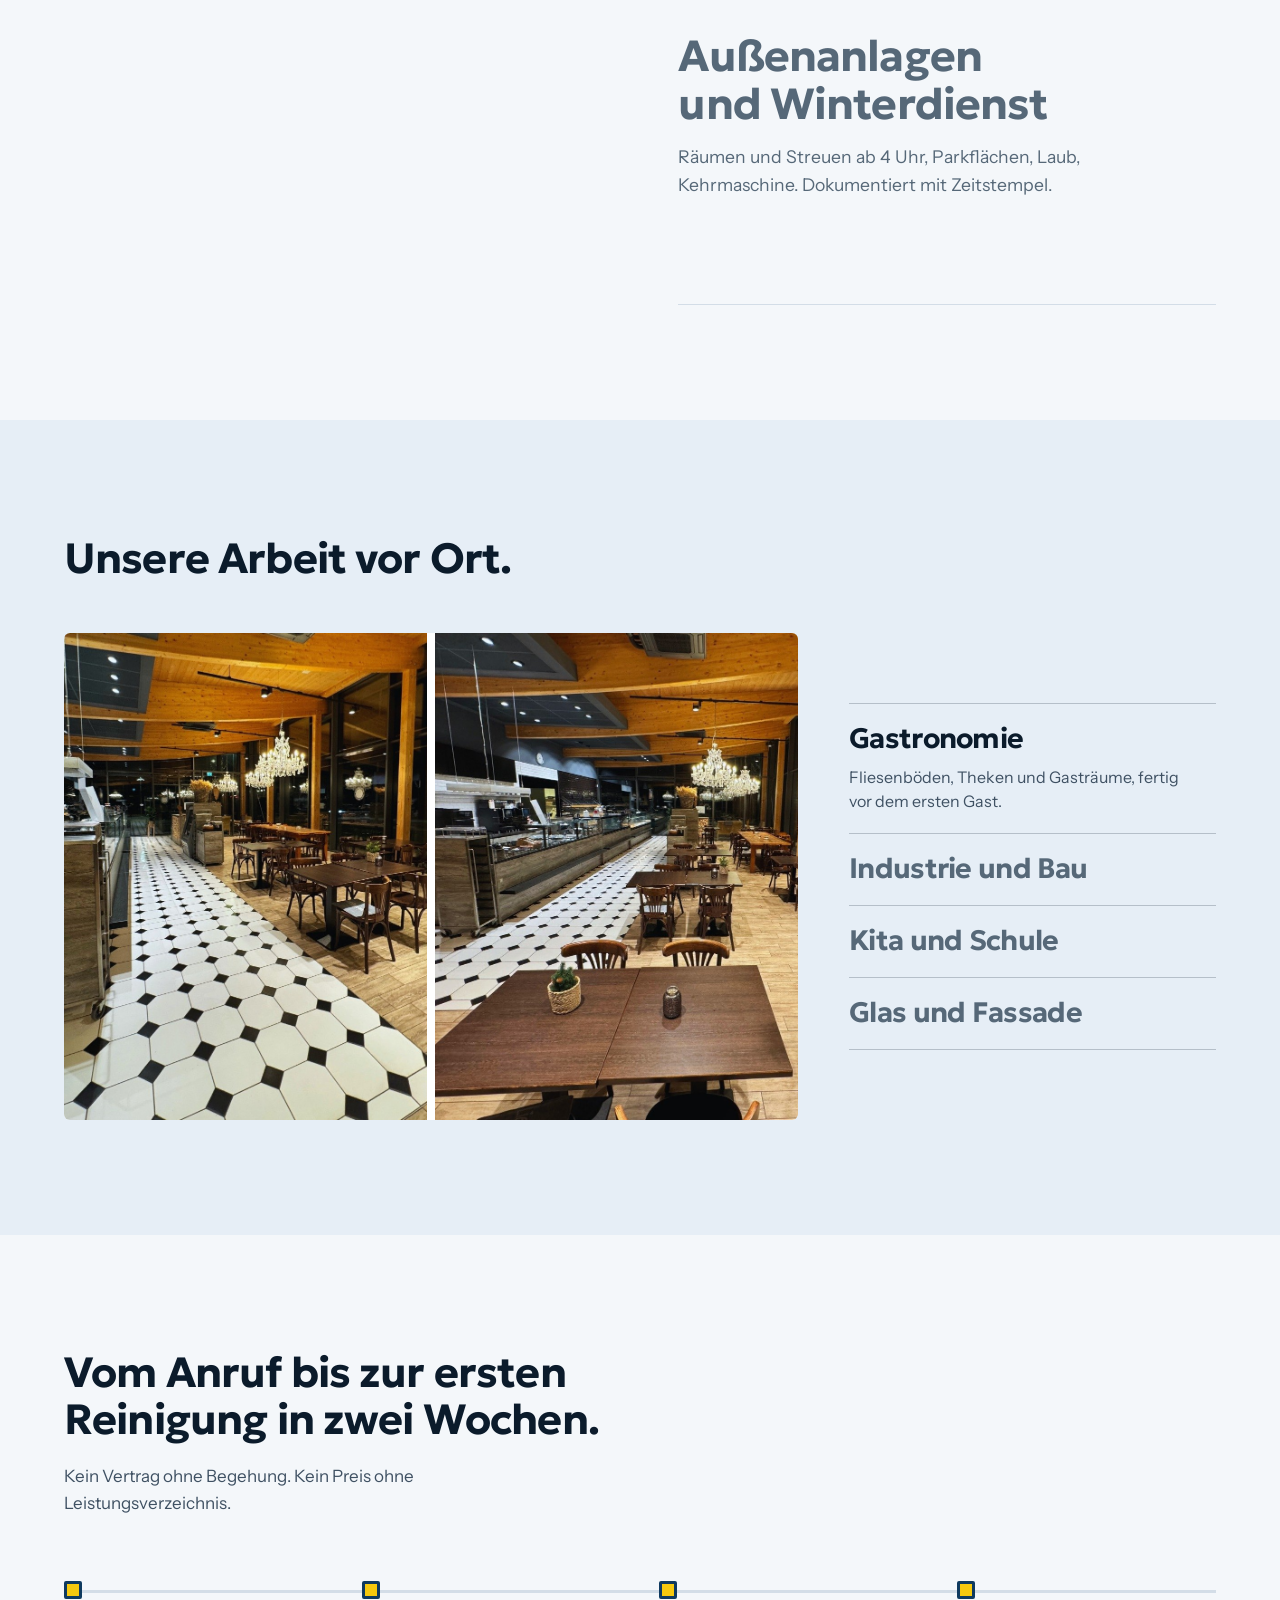
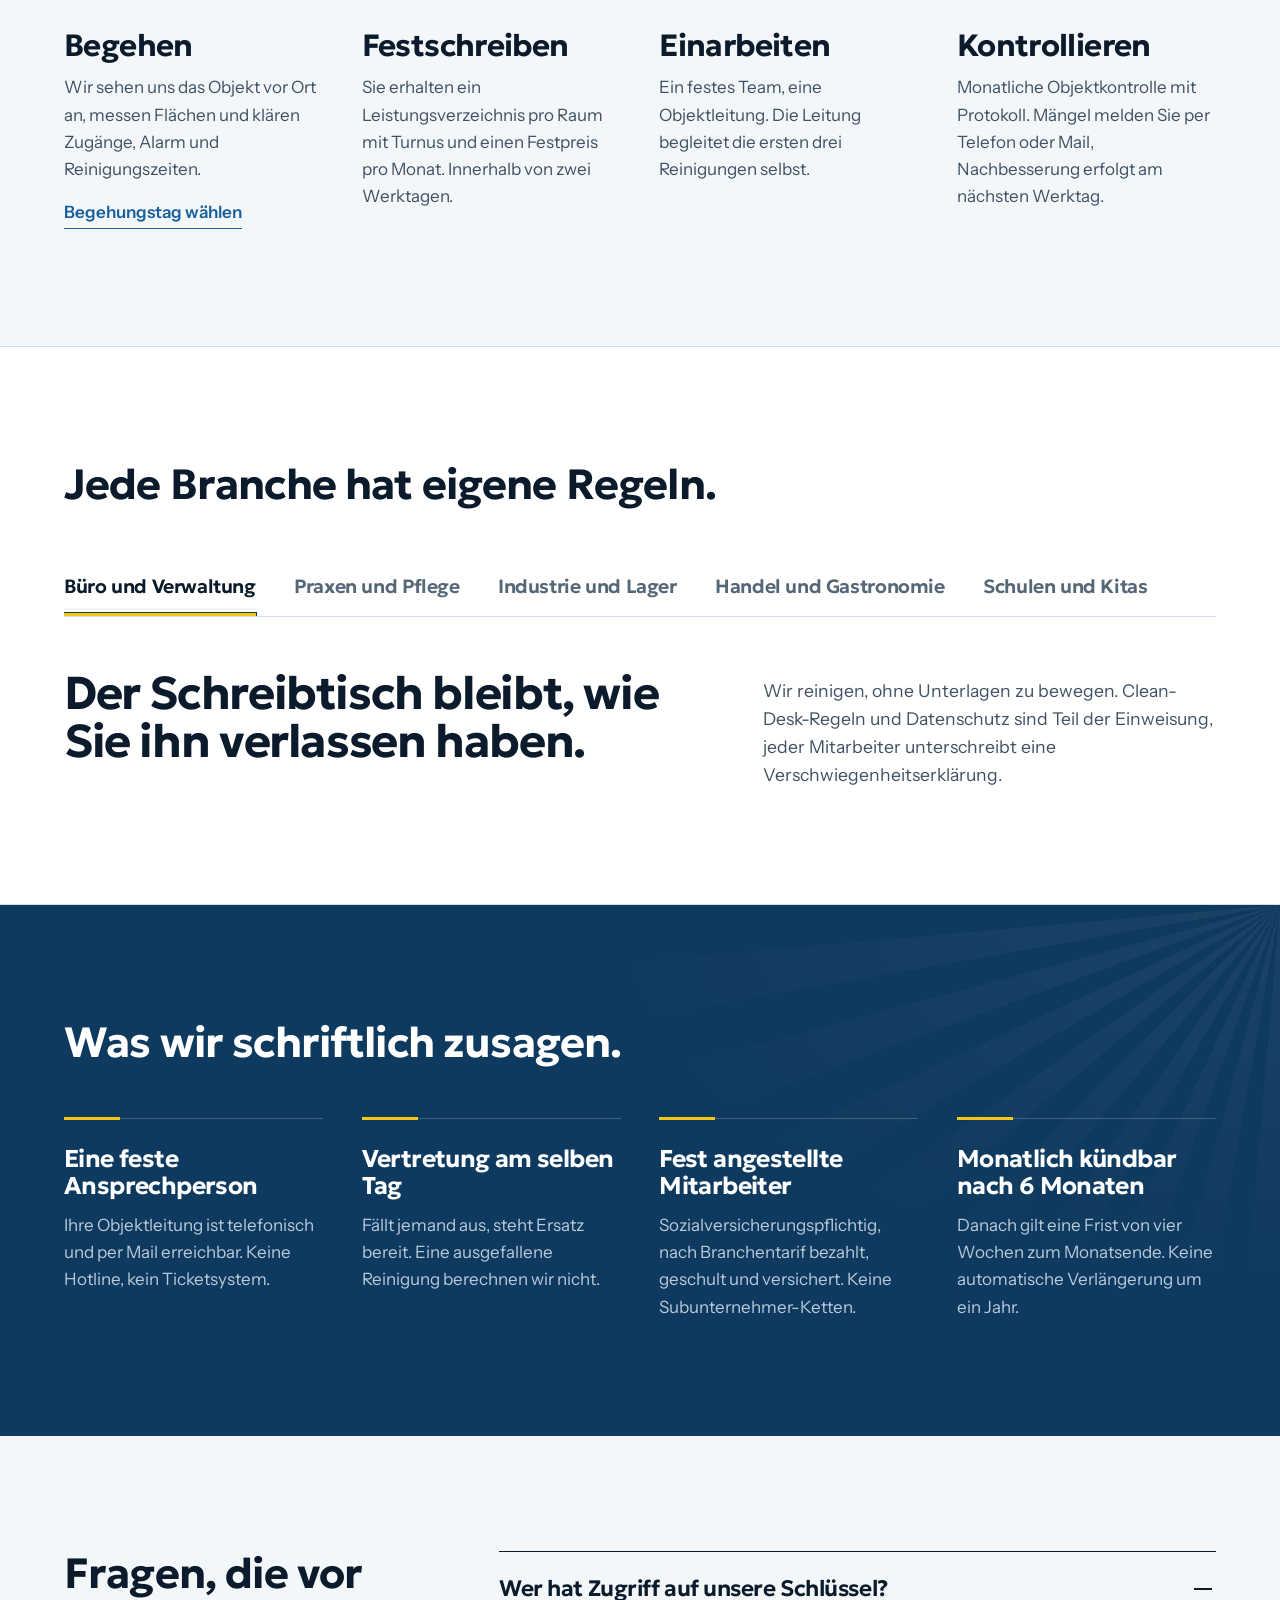
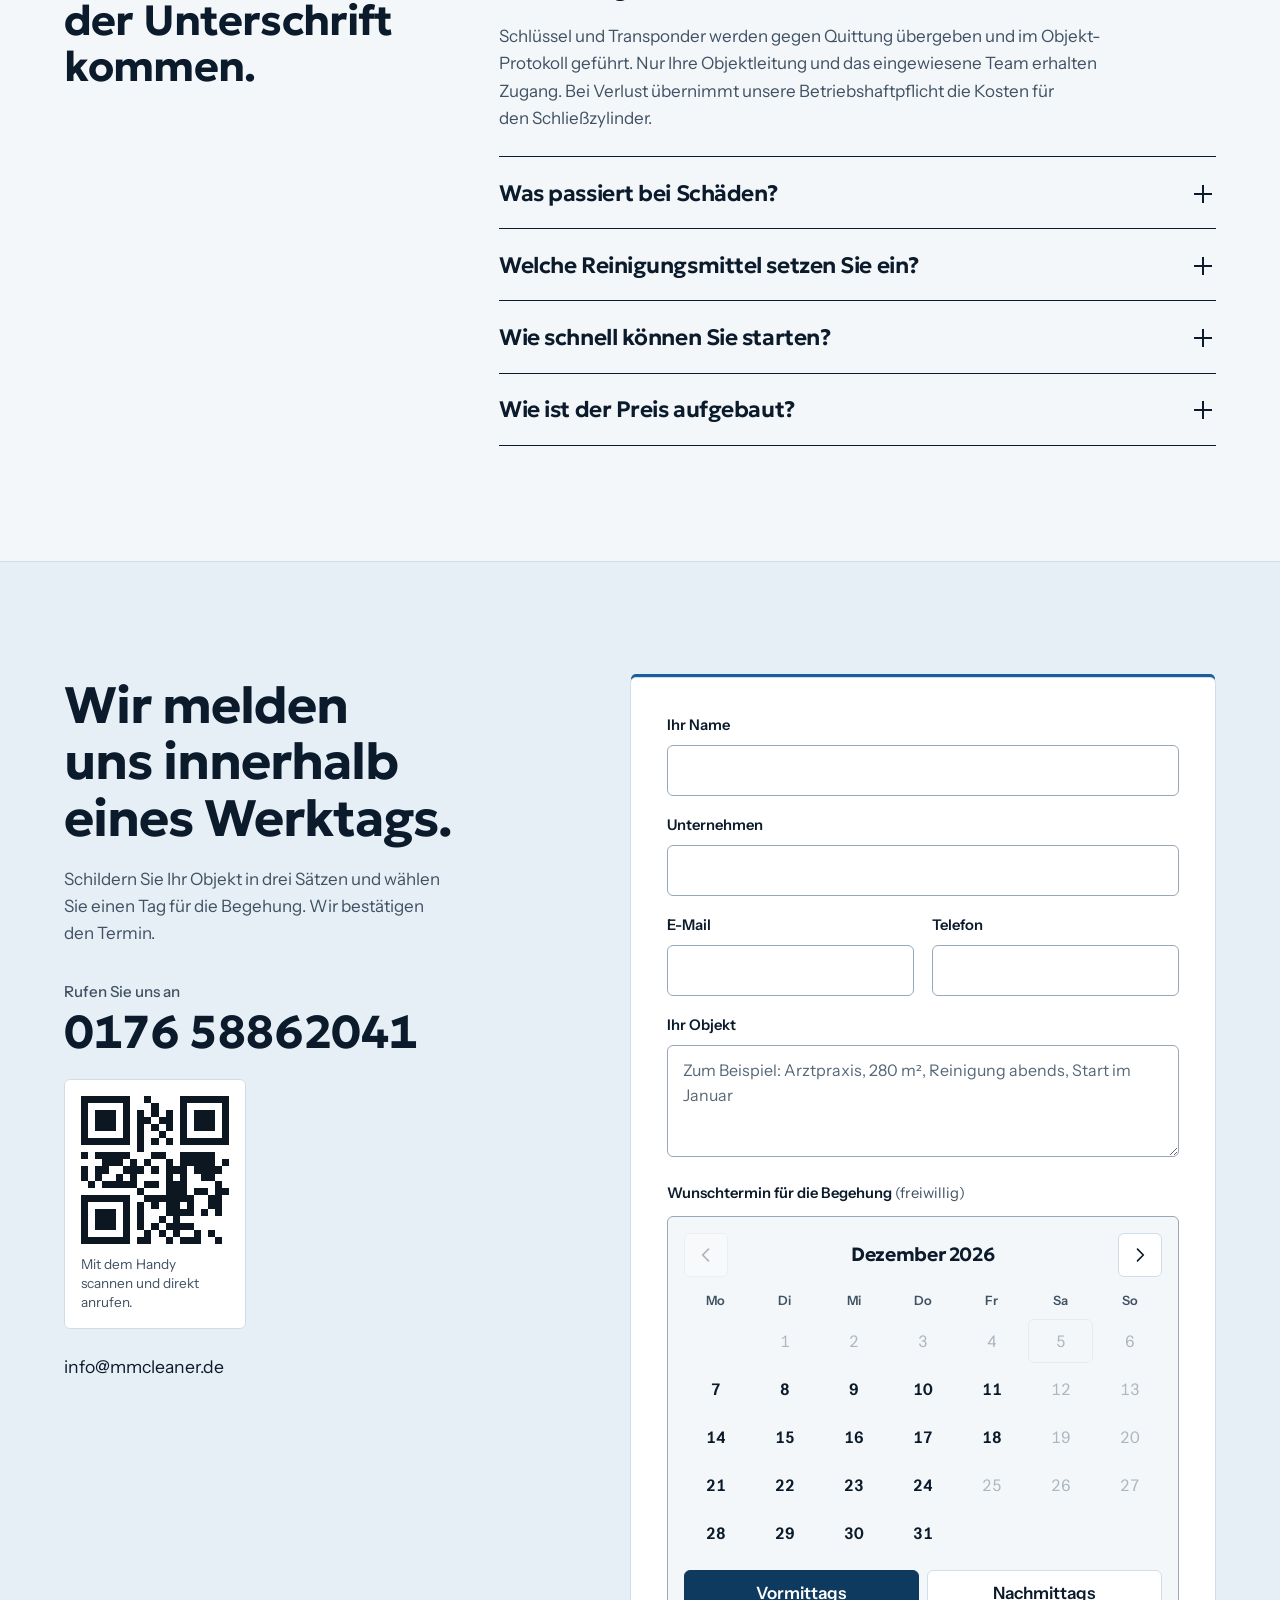
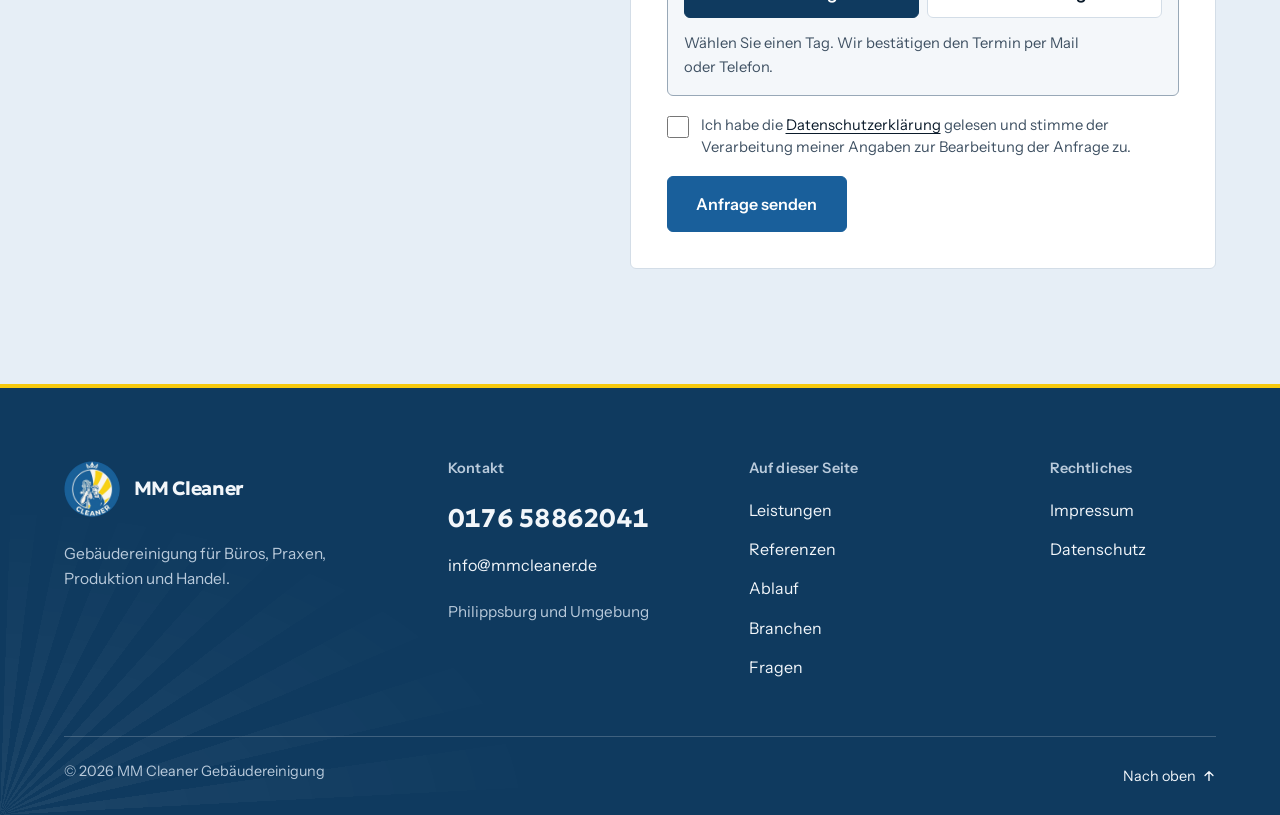
==== commit 0677f5a1: "3D-Startbereich: Originalfoto statt Klötzchen-Halle Co-Authored-By: Claude Sonnet 5.5 <noreply@anthr" ====
--- a/index.html
+++ b/index.html
@@ -18,7 +18,7 @@
 <link rel="preload" href="assets/fonts/geologica.woff2" as="font" type="font/woff2" crossorigin>
 <link rel="preload" href="assets/fonts/instrument-sans.woff2" as="font" type="font/woff2" crossorigin>
 <link rel="stylesheet" href="assets/css/style.css?v=2c90582a">
-<script src="assets/js/main.js?v=a091258d" type="module"></script>
+<script src="assets/js/main.js?v=d2cb388f" type="module"></script>
 <script type="application/ld+json">
 {
   "@context": "https://schema.org",
@@ -70,7 +70,7 @@
 <!-- HERO -->
 <div class="hero-pin">
 <section class="hero">
-  <div class="hero__3d"></div>
+  <div class="hero__3d" data-bild="assets/img/gastro-boden.jpg"></div>
   <div class="hero__copy">
     <h1>Reinigung, die sich <em>prüfen</em> lässt.</h1>
     <p class="lead">Gebäudereinigung für Büros, Praxen und Produktion. Feste Ansprechperson, schriftliches Leistungsverzeichnis, Festpreis pro Monat.</p>
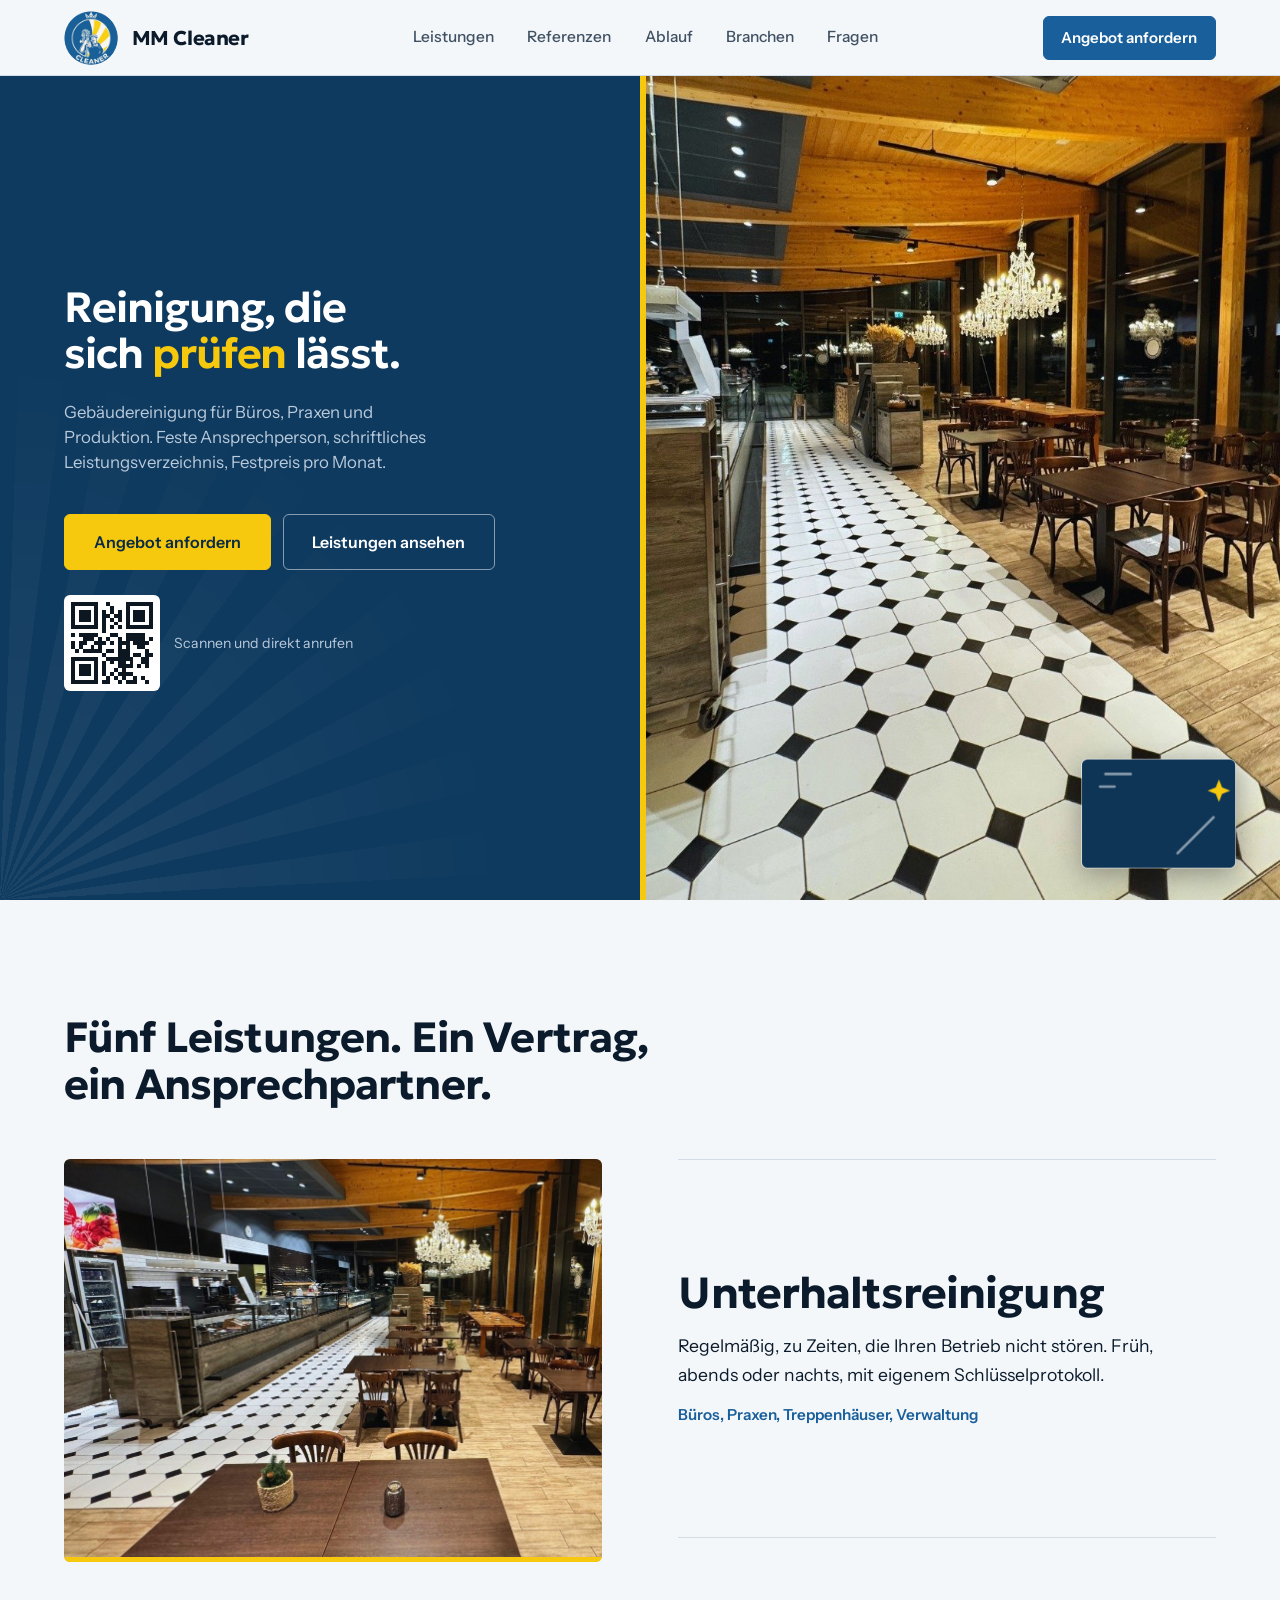
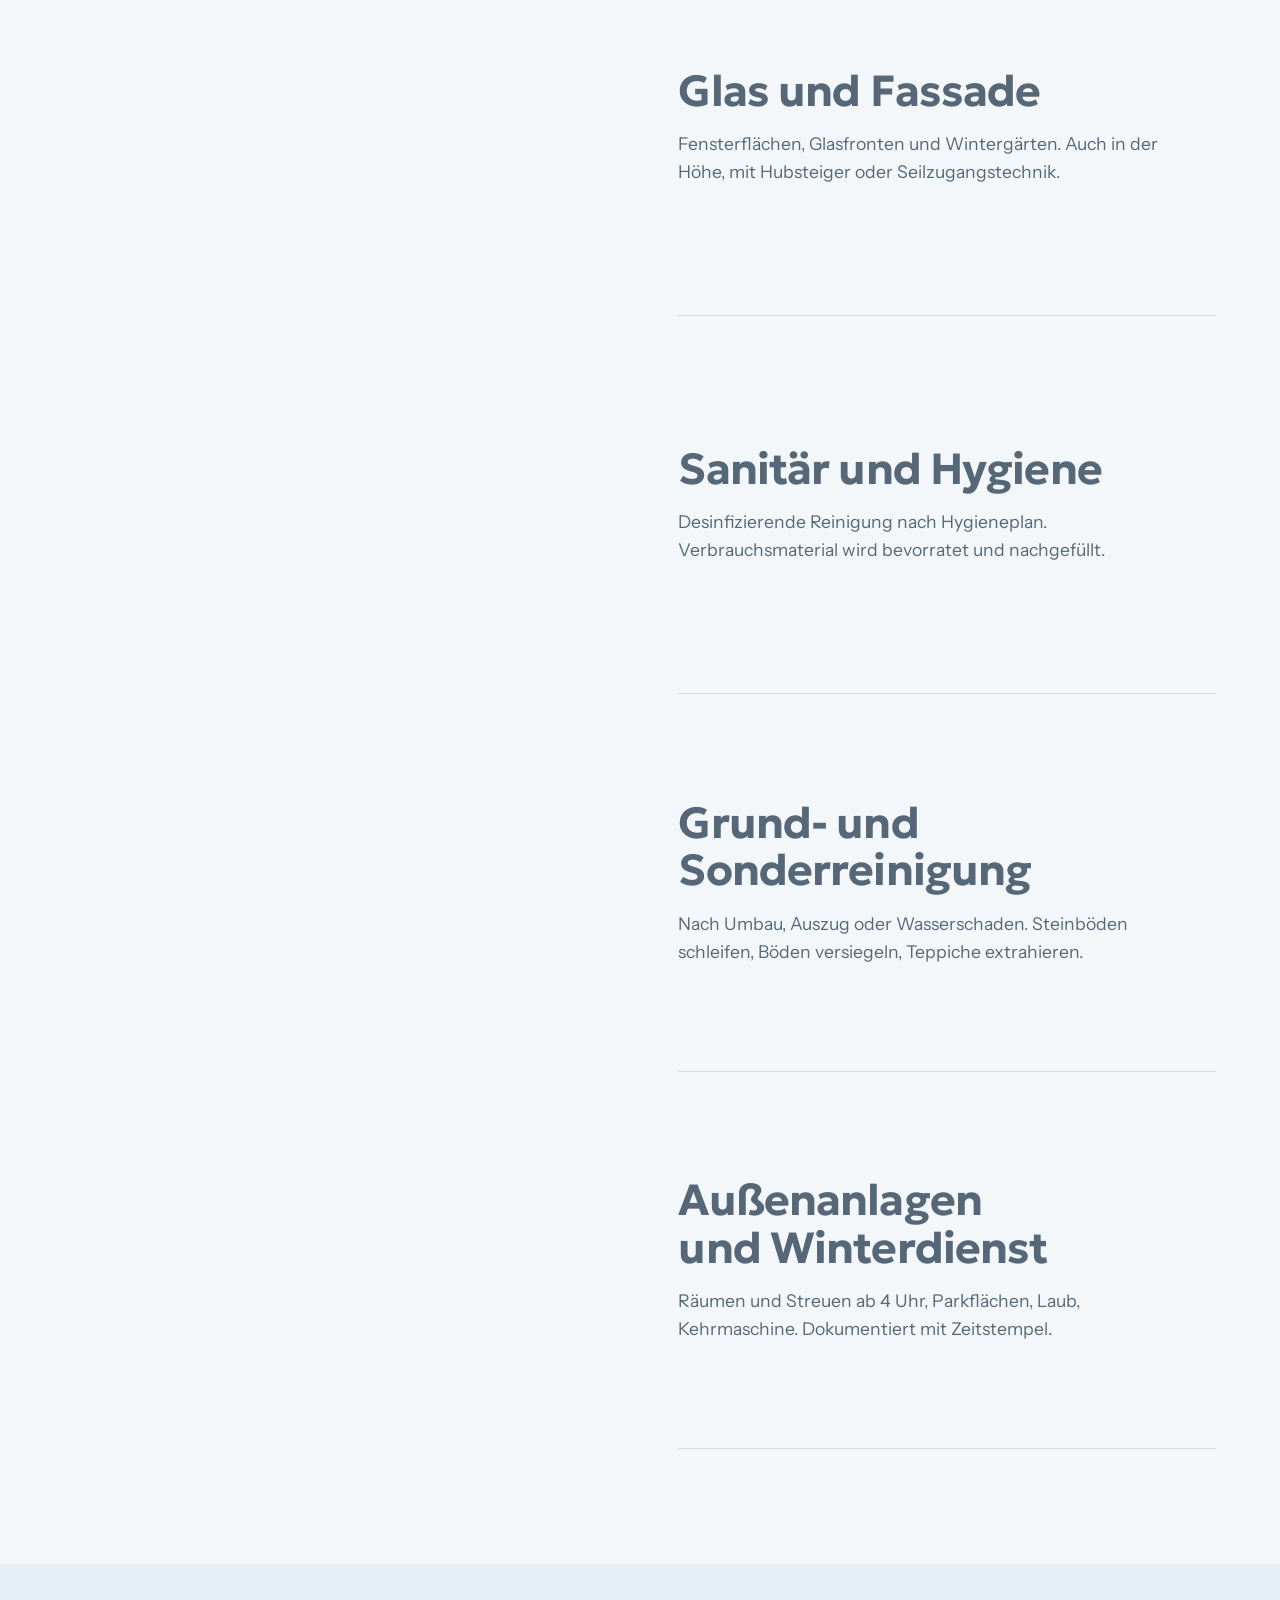
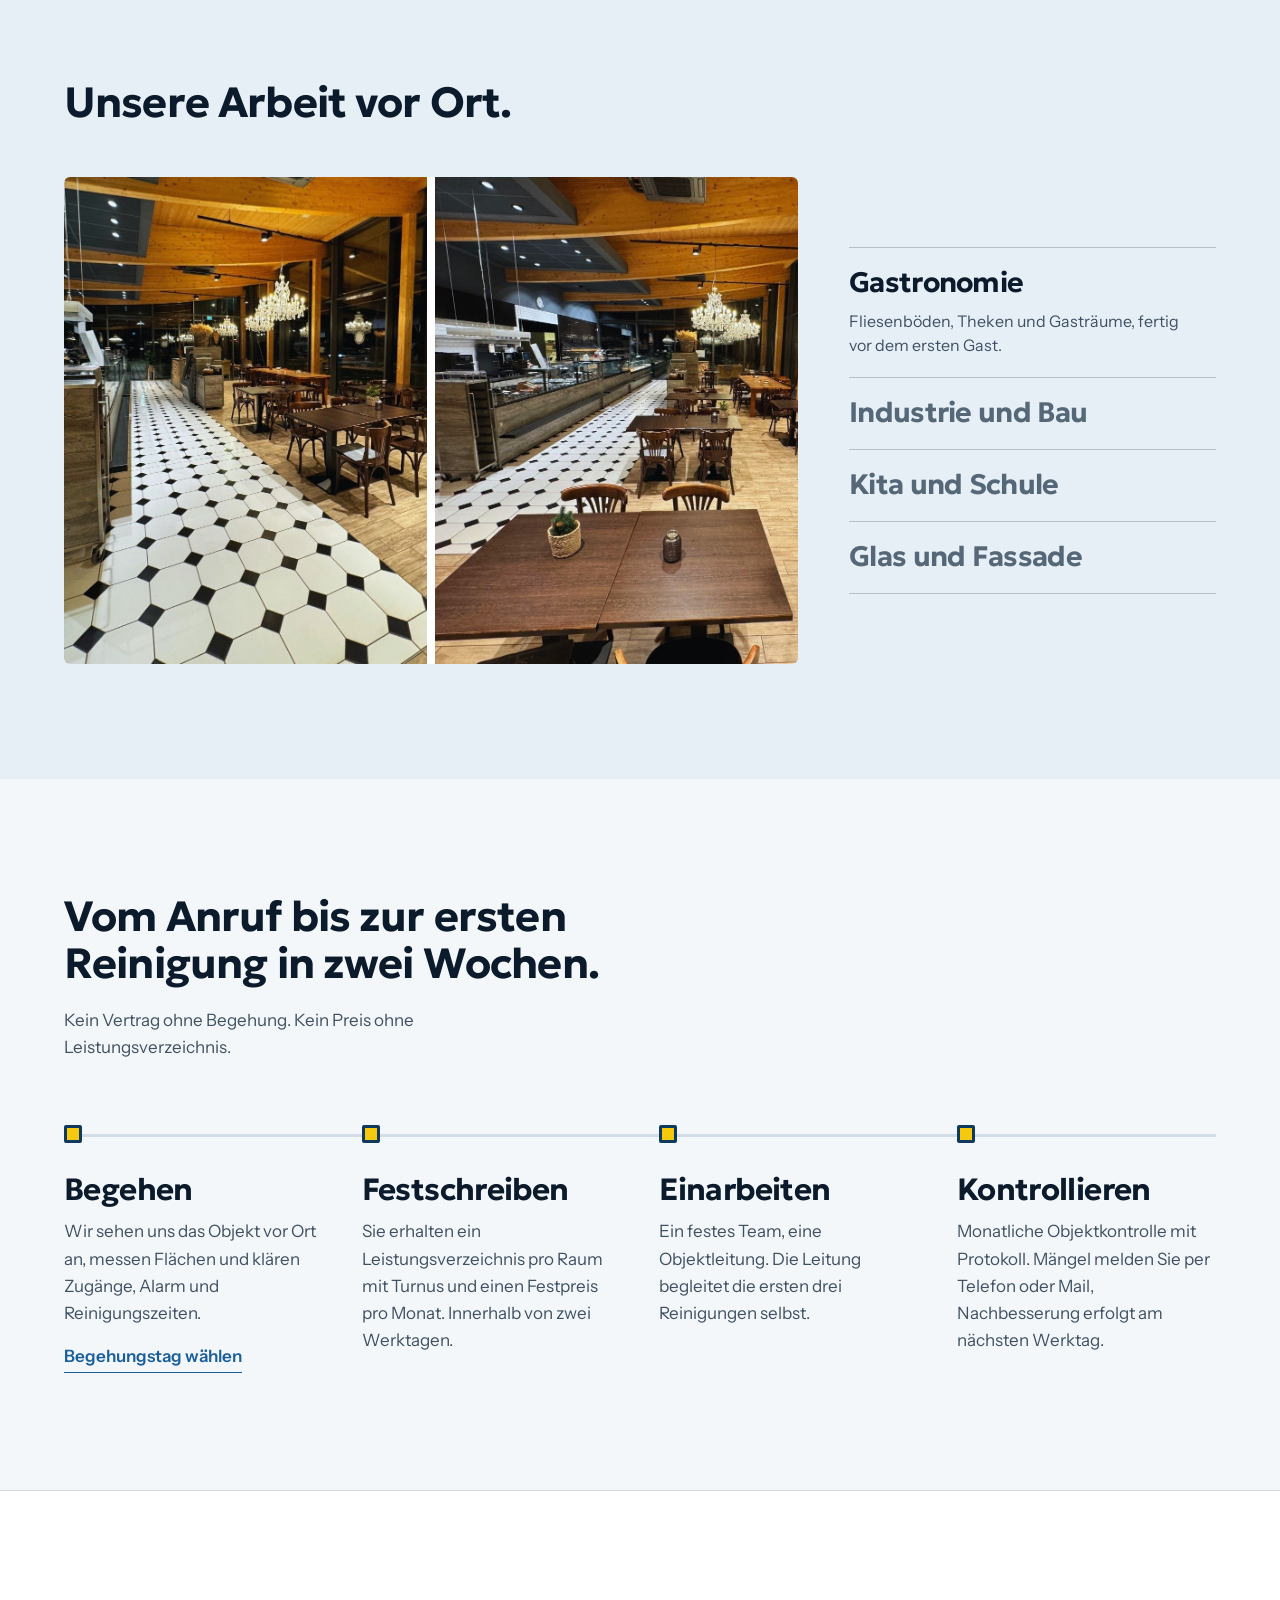
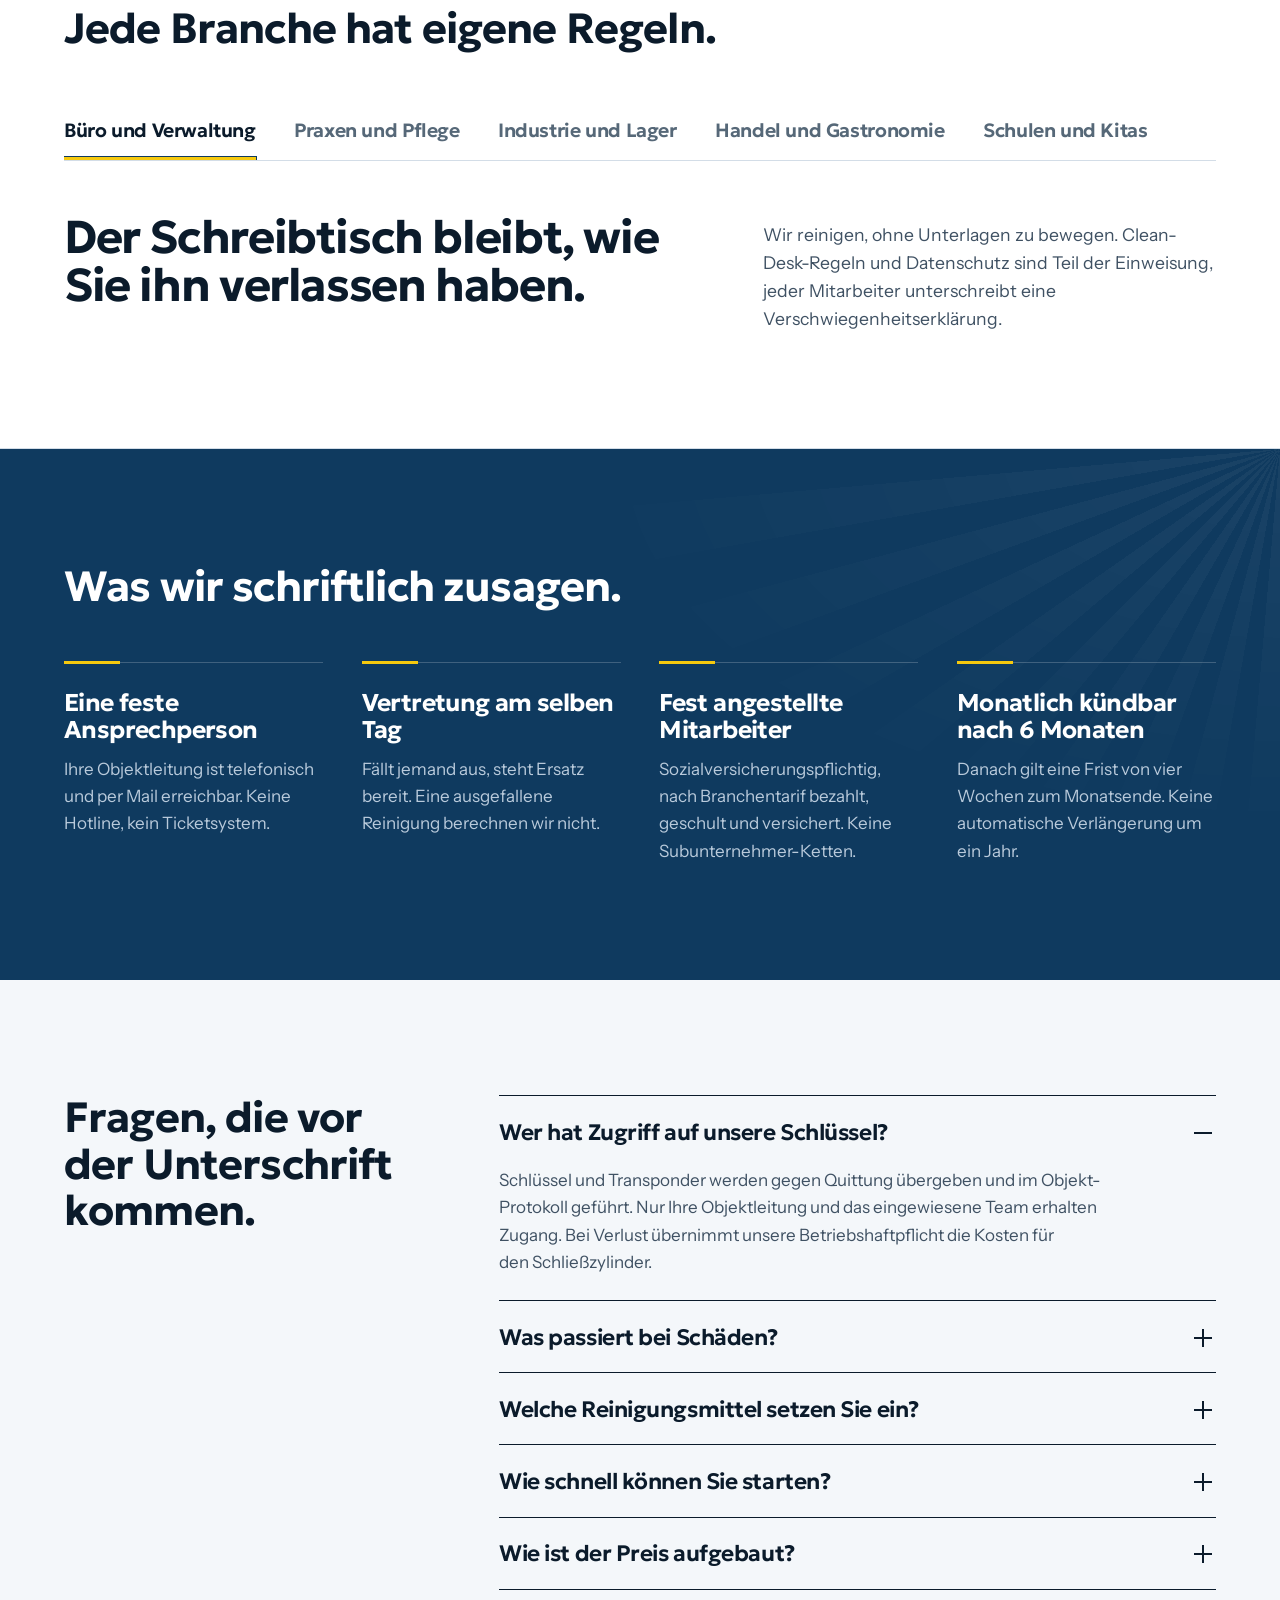
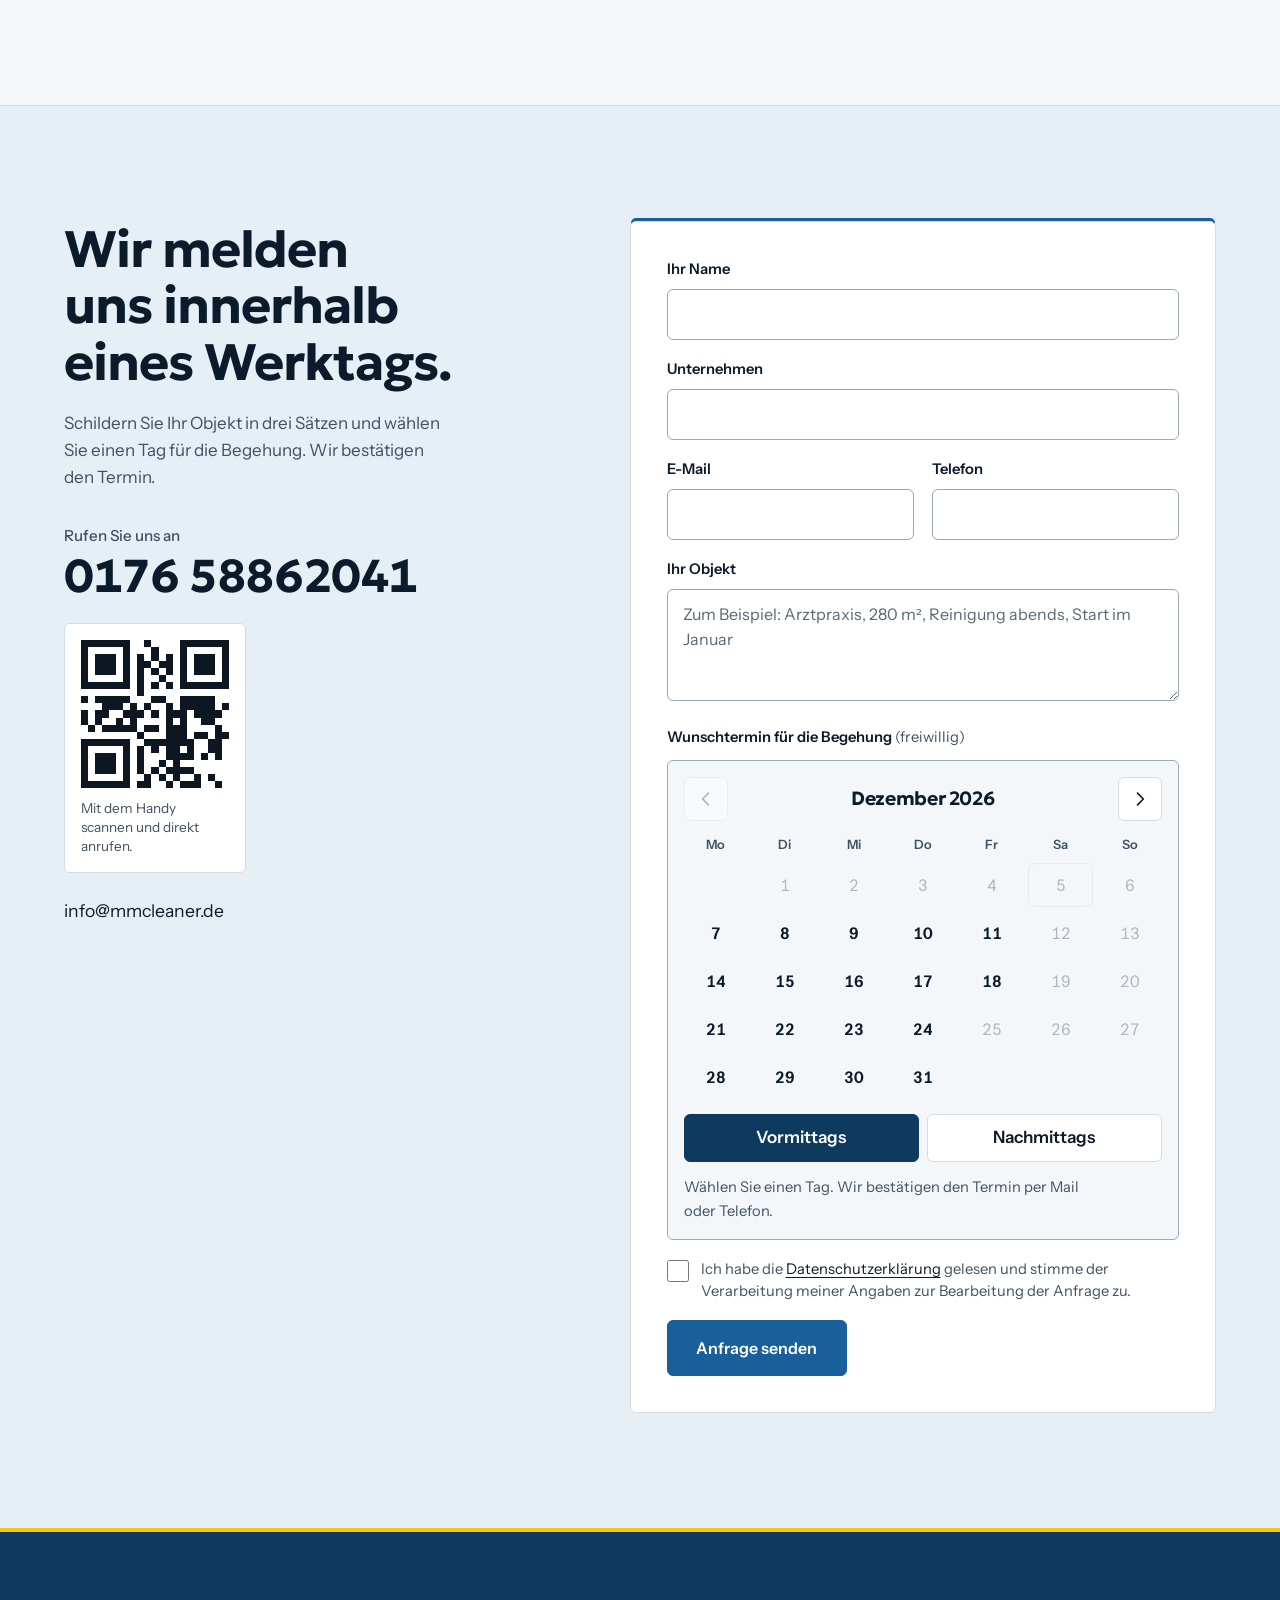
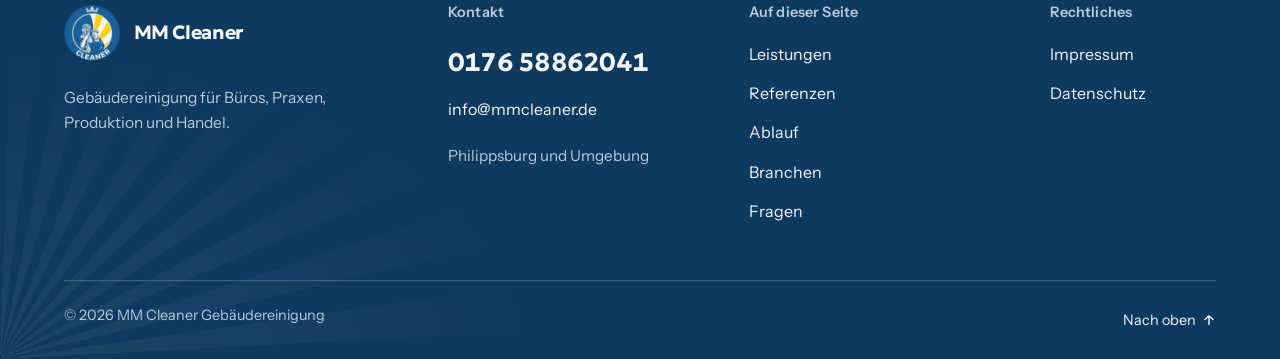
==== commit 2f9884b9: "3D-Startbereich entfernt" ====
--- a/index.html
+++ b/index.html
@@ -17,8 +17,8 @@
 <link rel="preload" href="assets/img/gastro-boden.jpg" as="image">
 <link rel="preload" href="assets/fonts/geologica.woff2" as="font" type="font/woff2" crossorigin>
 <link rel="preload" href="assets/fonts/instrument-sans.woff2" as="font" type="font/woff2" crossorigin>
-<link rel="stylesheet" href="assets/css/style.css?v=2c90582a">
-<script src="assets/js/main.js?v=d2cb388f" type="module"></script>
+<link rel="stylesheet" href="assets/css/style.css?v=a3f8c487">
+<script src="assets/js/main.js?v=7bc6022e" type="module"></script>
 <script type="application/ld+json">
 {
   "@context": "https://schema.org",
@@ -68,9 +68,7 @@
 <main id="inhalt">
 
 <!-- HERO -->
-<div class="hero-pin">
 <section class="hero">
-  <div class="hero__3d" data-bild="assets/img/gastro-boden.jpg"></div>
   <div class="hero__copy">
     <h1>Reinigung, die sich <em>prüfen</em> lässt.</h1>
     <p class="lead">Gebäudereinigung für Büros, Praxen und Produktion. Feste Ansprechperson, schriftliches Leistungsverzeichnis, Festpreis pro Monat.</p>
@@ -99,7 +97,7 @@
     </svg>
   </figure>
 </section>
-</div>
+
 
 <!-- LEISTUNGEN -->
 <section class="sec wrap" id="leistungen">
--- a/assets/css/style.css
+++ b/assets/css/style.css
@@ -220,19 +220,6 @@
 @keyframes putz-figur { 0% { transform: translateX(0); opacity: 1; } 85% { transform: translateX(170px); opacity: 1; } 100% { transform: translateX(200px); opacity: 0; } }
 @keyframes putz-lauf { to { transform: translateY(-2.5px); } }
 @keyframes putz-funke { 0% { opacity: 0; transform: scale(0) rotate(-40deg); } 40% { opacity: 1; transform: scale(1.2) rotate(0); } 100% { opacity: 1; transform: scale(1); } }
-/* 3D-Startbereich (hero3d.js setzt .has-3d): Bereich bleibt kleben, Scrollen fährt die Kamera durch die Halle. */
-.hero__3d { display: none; }
-.has-3d .hero-pin { height: 320svh; }
-.has-3d .hero { position: sticky; top: var(--nav-h); }
-.has-3d .hero__3d { display: block; position: absolute; inset: 0; z-index: 0; opacity: 0; transition: opacity 600ms ease; }
-.has-3d .hero__3d.is-live { opacity: 1; }
-.has-3d .hero__3d canvas { display: block; width: 100%; height: 100%; }
-.has-3d .hero__3d::after { content: ""; position: absolute; inset: 0; background: linear-gradient(90deg, rgb(10 42 69 / 0.94) 0%, rgb(10 42 69 / 0.78) 34%, rgb(10 42 69 / 0.1) 62%, transparent 100%); pointer-events: none; }
-.has-3d .hero::before { z-index: 1; }
-.has-3d .hero__copy { z-index: 2; will-change: opacity, transform; }
-.has-3d .hero__img { z-index: 2; background: transparent; pointer-events: none; }
-.has-3d .hero__img > img, .has-3d .hero__img::after { display: none; }
-.has-3d .hero__putz { will-change: opacity; }
 @keyframes rise { from { opacity: 0; transform: translateY(14px); } }
 .hero__img { position: relative; margin: 0; min-height: 0; background: var(--navy-2); animation: einblenden 1000ms 100ms var(--ease-out) both; }
 @keyframes einblenden { from { opacity: 0; } }
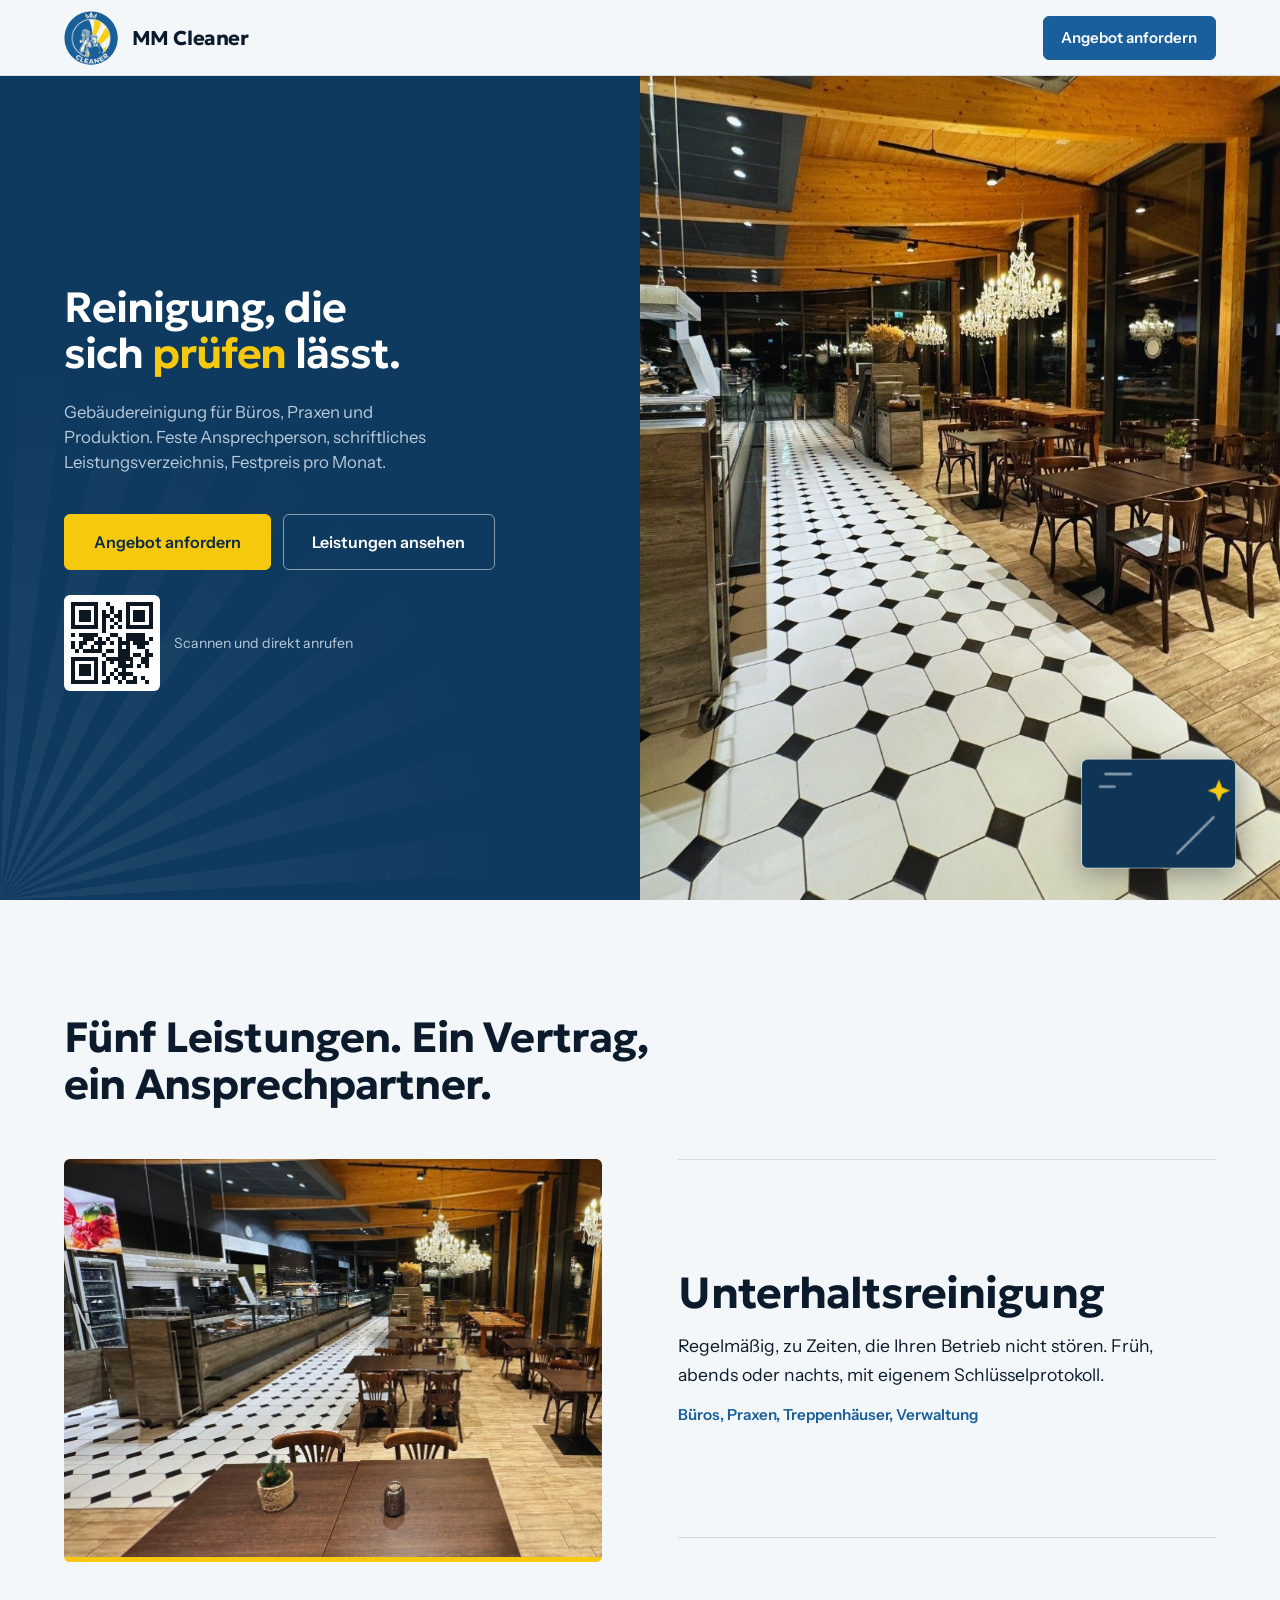
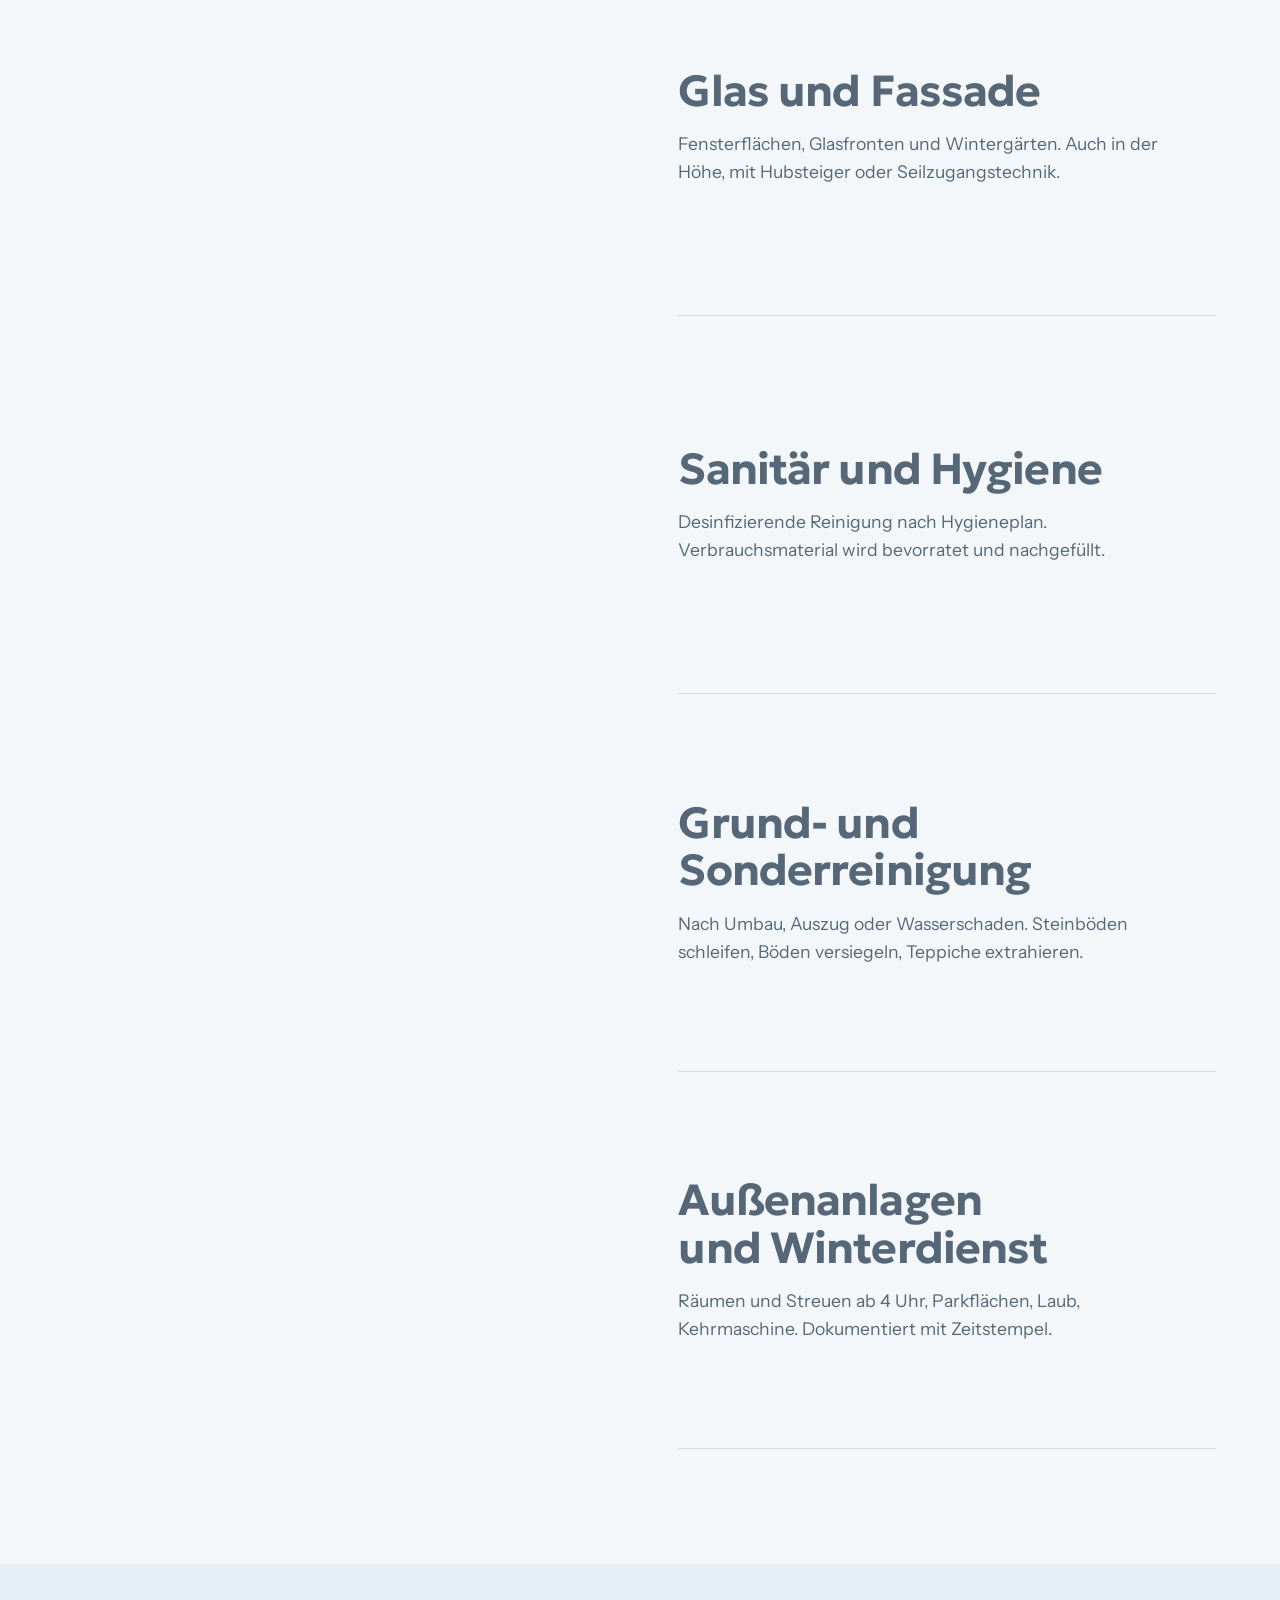
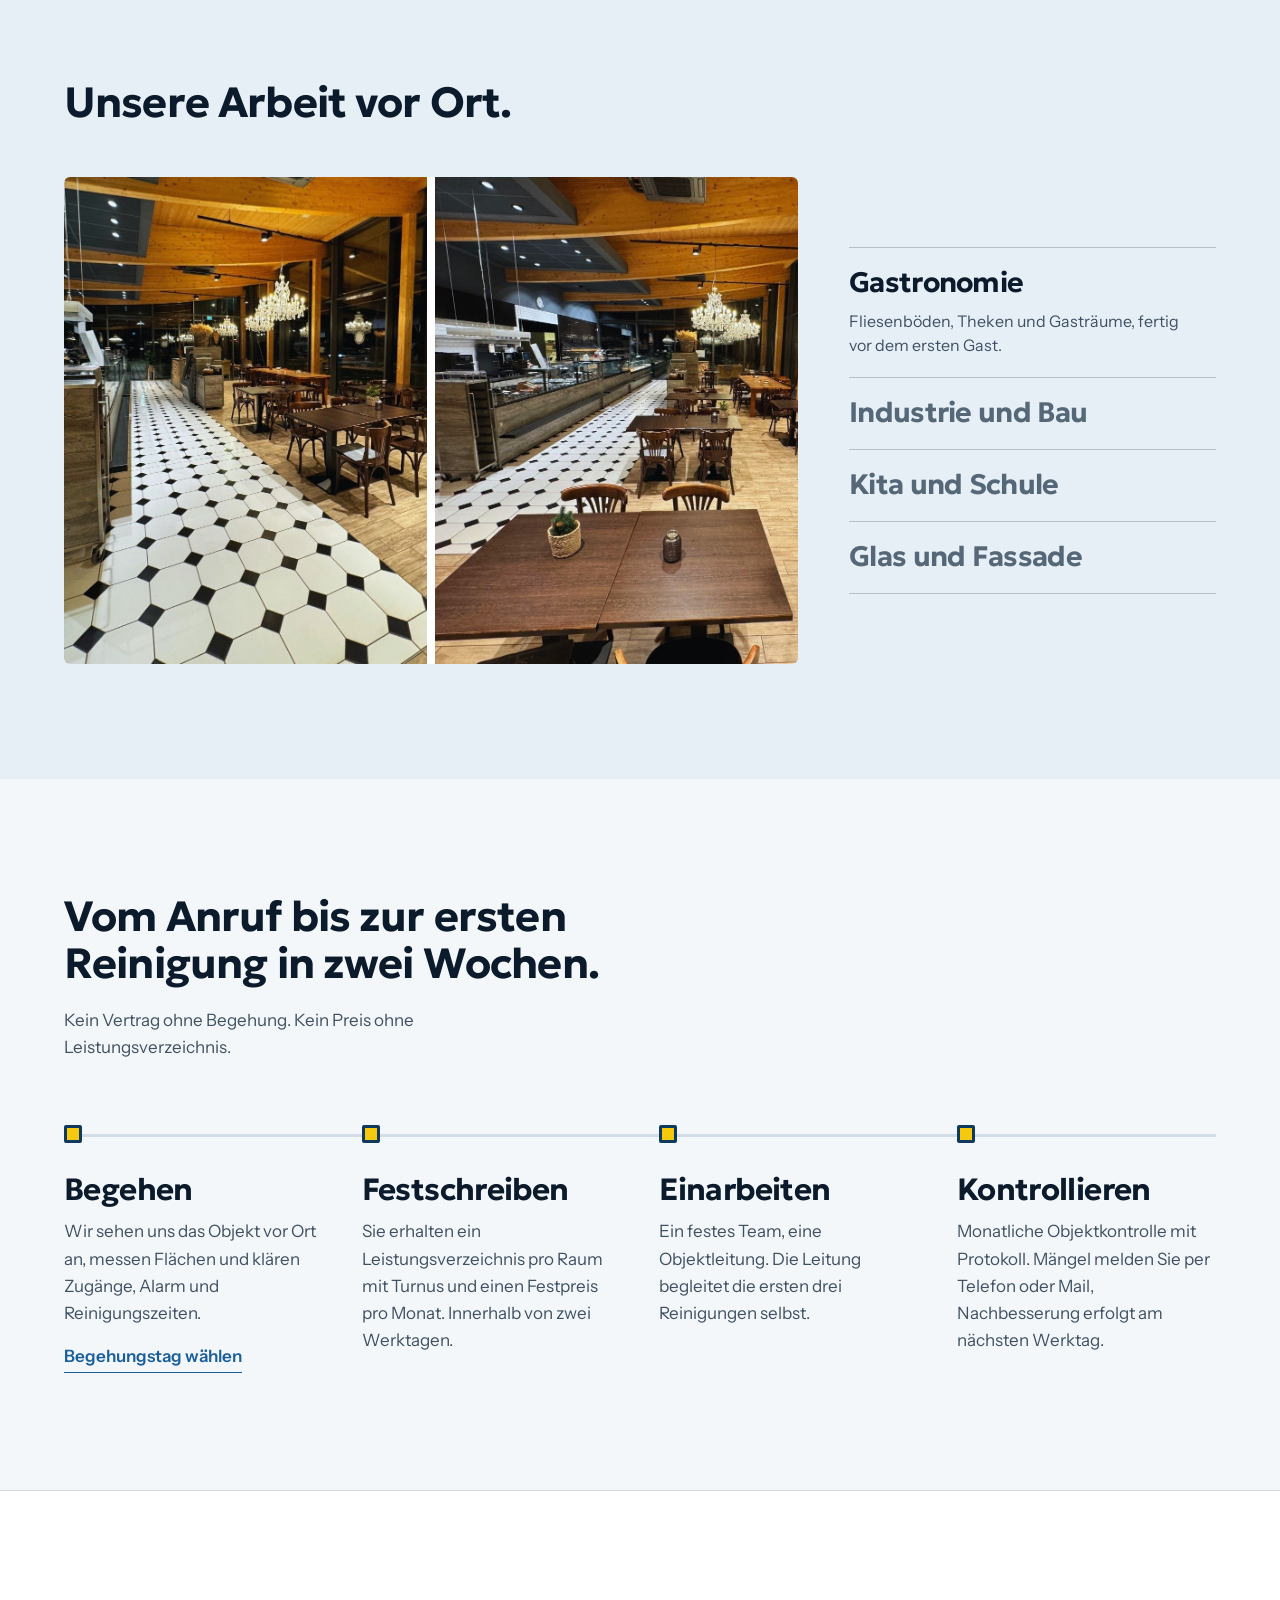
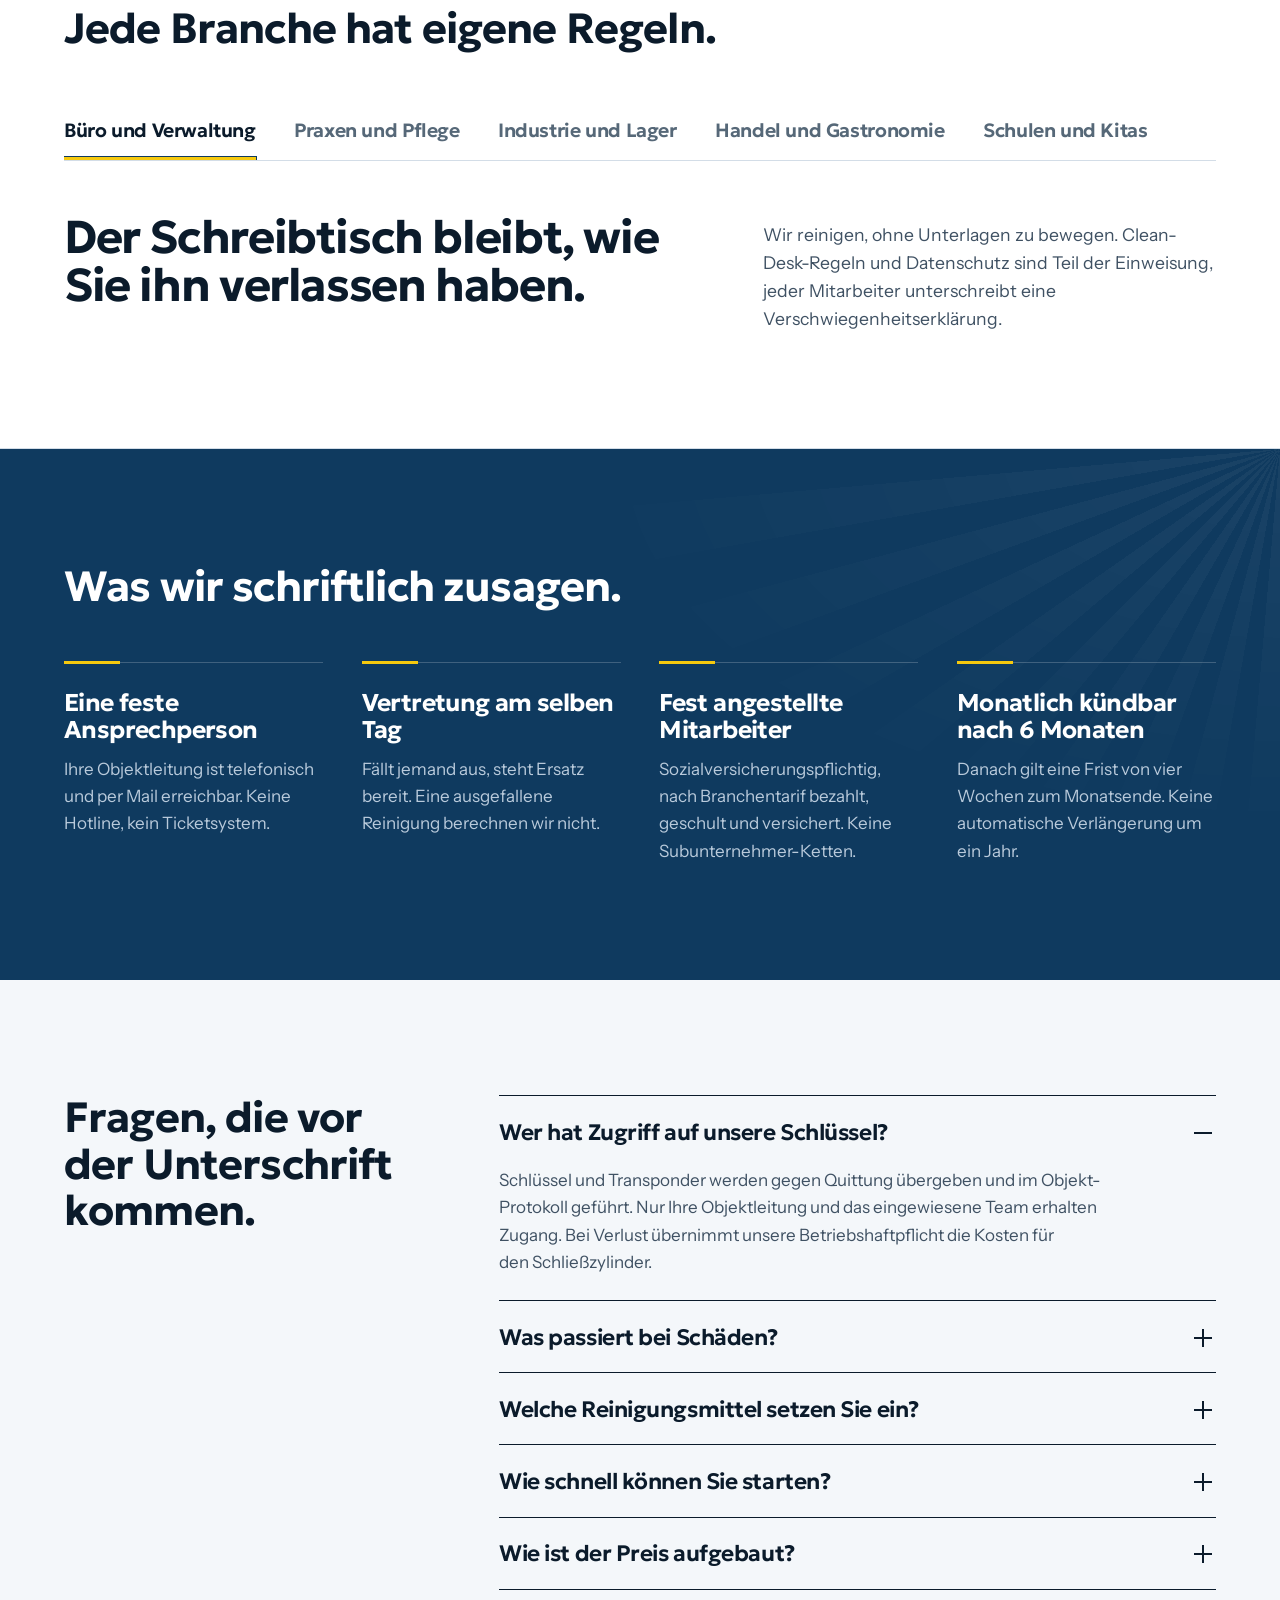
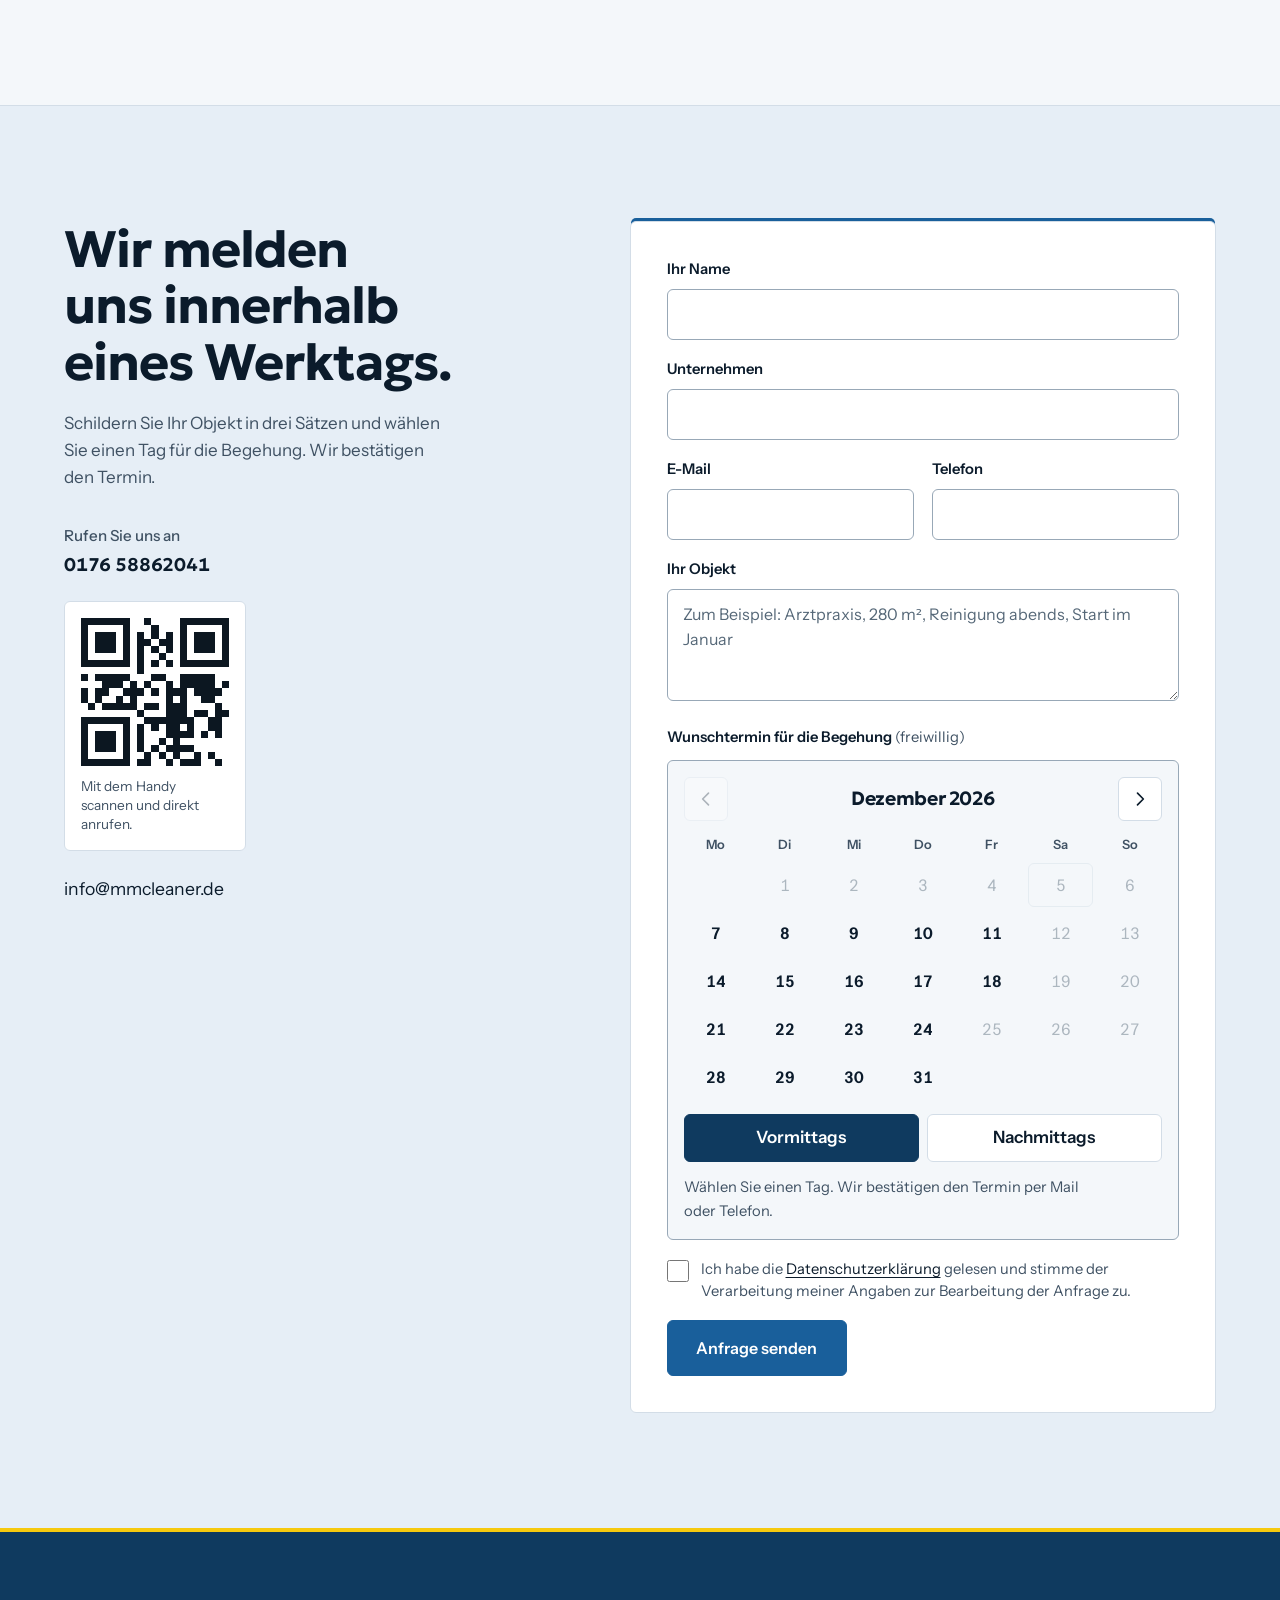
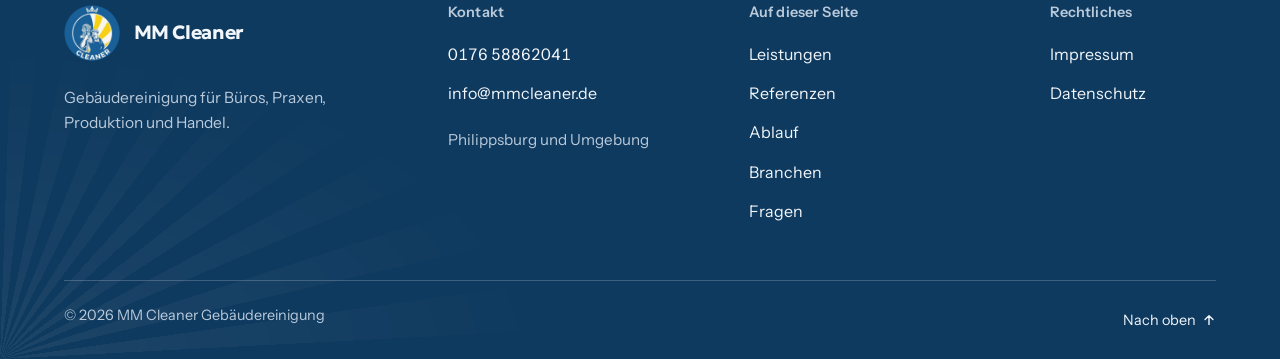
==== commit 58b1769d: "Telefonnummer in Kontaktbereich und Fußzeile in Textgröße" ====
--- a/index.html
+++ b/index.html
@@ -17,7 +17,7 @@
 <link rel="preload" href="assets/img/gastro-boden.jpg" as="image">
 <link rel="preload" href="assets/fonts/geologica.woff2" as="font" type="font/woff2" crossorigin>
 <link rel="preload" href="assets/fonts/instrument-sans.woff2" as="font" type="font/woff2" crossorigin>
-<link rel="stylesheet" href="assets/css/style.css?v=a3f8c487">
+<link rel="stylesheet" href="assets/css/style.css?v=b2f2cede">
 <script src="assets/js/main.js?v=7bc6022e" type="module"></script>
 <script type="application/ld+json">
 {
--- a/assets/css/style.css
+++ b/assets/css/style.css
@@ -371,7 +371,7 @@
 .kontakt__direct { margin-top: 2rem; display: grid; gap: 1.5rem; justify-items: start; }
 .kontakt__copy .tel { margin: 0; display: grid; gap: 0.3rem; color: var(--ink); }
 .tel__label { font-size: 0.95rem; color: var(--ink-2); font-weight: 500; }
-.tel__nr { font-family: var(--f-display); font-weight: 700; letter-spacing: -0.03em; line-height: 1; font-size: clamp(1.5rem, 3.6vw, 3.4rem); white-space: nowrap; text-decoration: none; font-variant-numeric: tabular-nums; }
+.tel__nr { font-family: var(--f-display); font-weight: 650; letter-spacing: -0.01em; line-height: 1.3; font-size: 1.15rem; white-space: nowrap; text-decoration: none; font-variant-numeric: tabular-nums; }
 .kontakt__copy .mail { margin: 0; color: var(--ink); font-size: 1.1rem; }
 .kontakt__direct a { text-decoration: none; }
 @media (hover: hover) and (pointer: fine) { .kontakt__direct a:hover { text-decoration: underline; } }
@@ -453,7 +453,7 @@
 .foot__col { display: flex; flex-direction: column; align-items: flex-start; gap: 0.25rem; font-size: 1rem; }
 .foot .ln { color: var(--on-navy); }
 .foot .ln:hover, .foot .ln:focus-visible { color: var(--yellow); }
-.foot__tel { font-family: var(--f-display); font-weight: 700; font-size: clamp(1.5rem, 2vw, 1.9rem); letter-spacing: -0.03em; font-variant-numeric: tabular-nums; }
+.foot__tel { font-variant-numeric: tabular-nums; }
 .foot__ort { margin-top: 0.8rem; color: var(--on-navy-2); font-size: 0.95rem; max-width: 24ch; }
 .foot__up svg { transition: transform 350ms var(--ease-out); }
 .foot__up:hover svg { transform: translateY(-3px); }
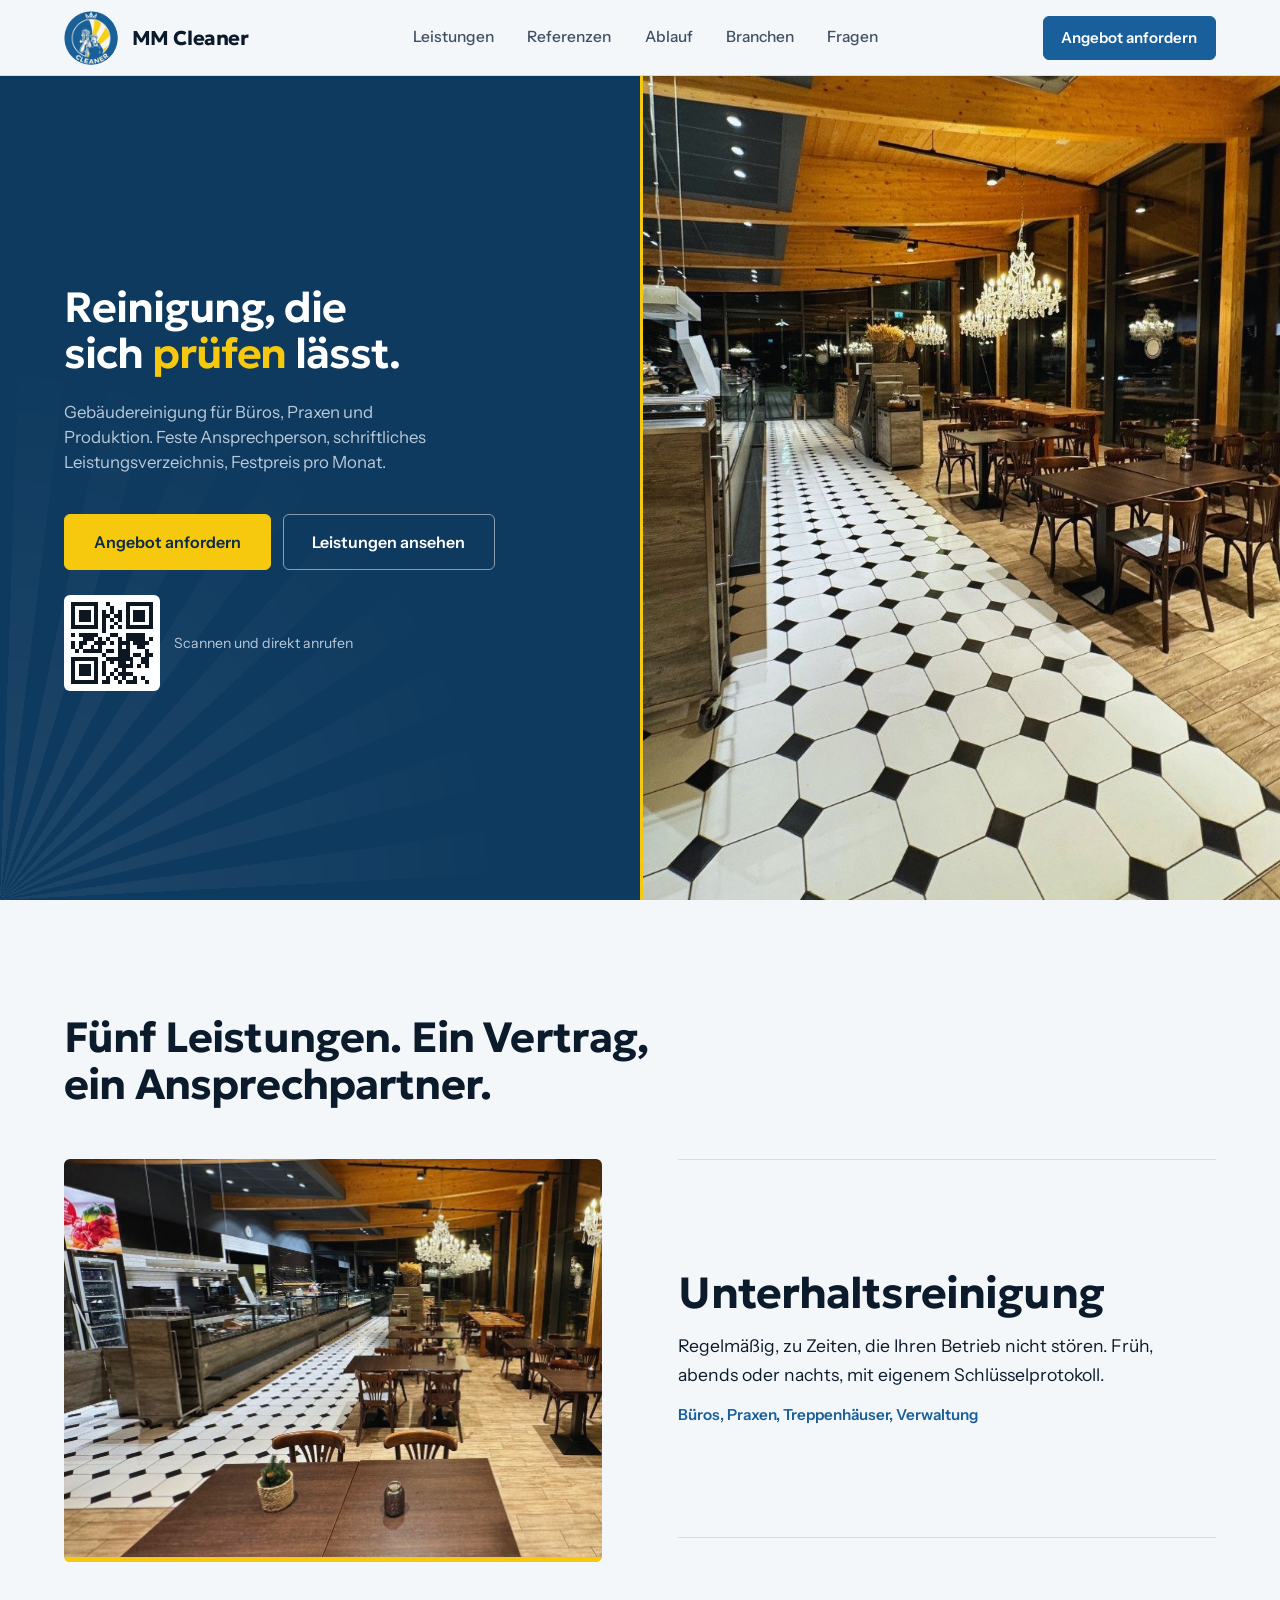
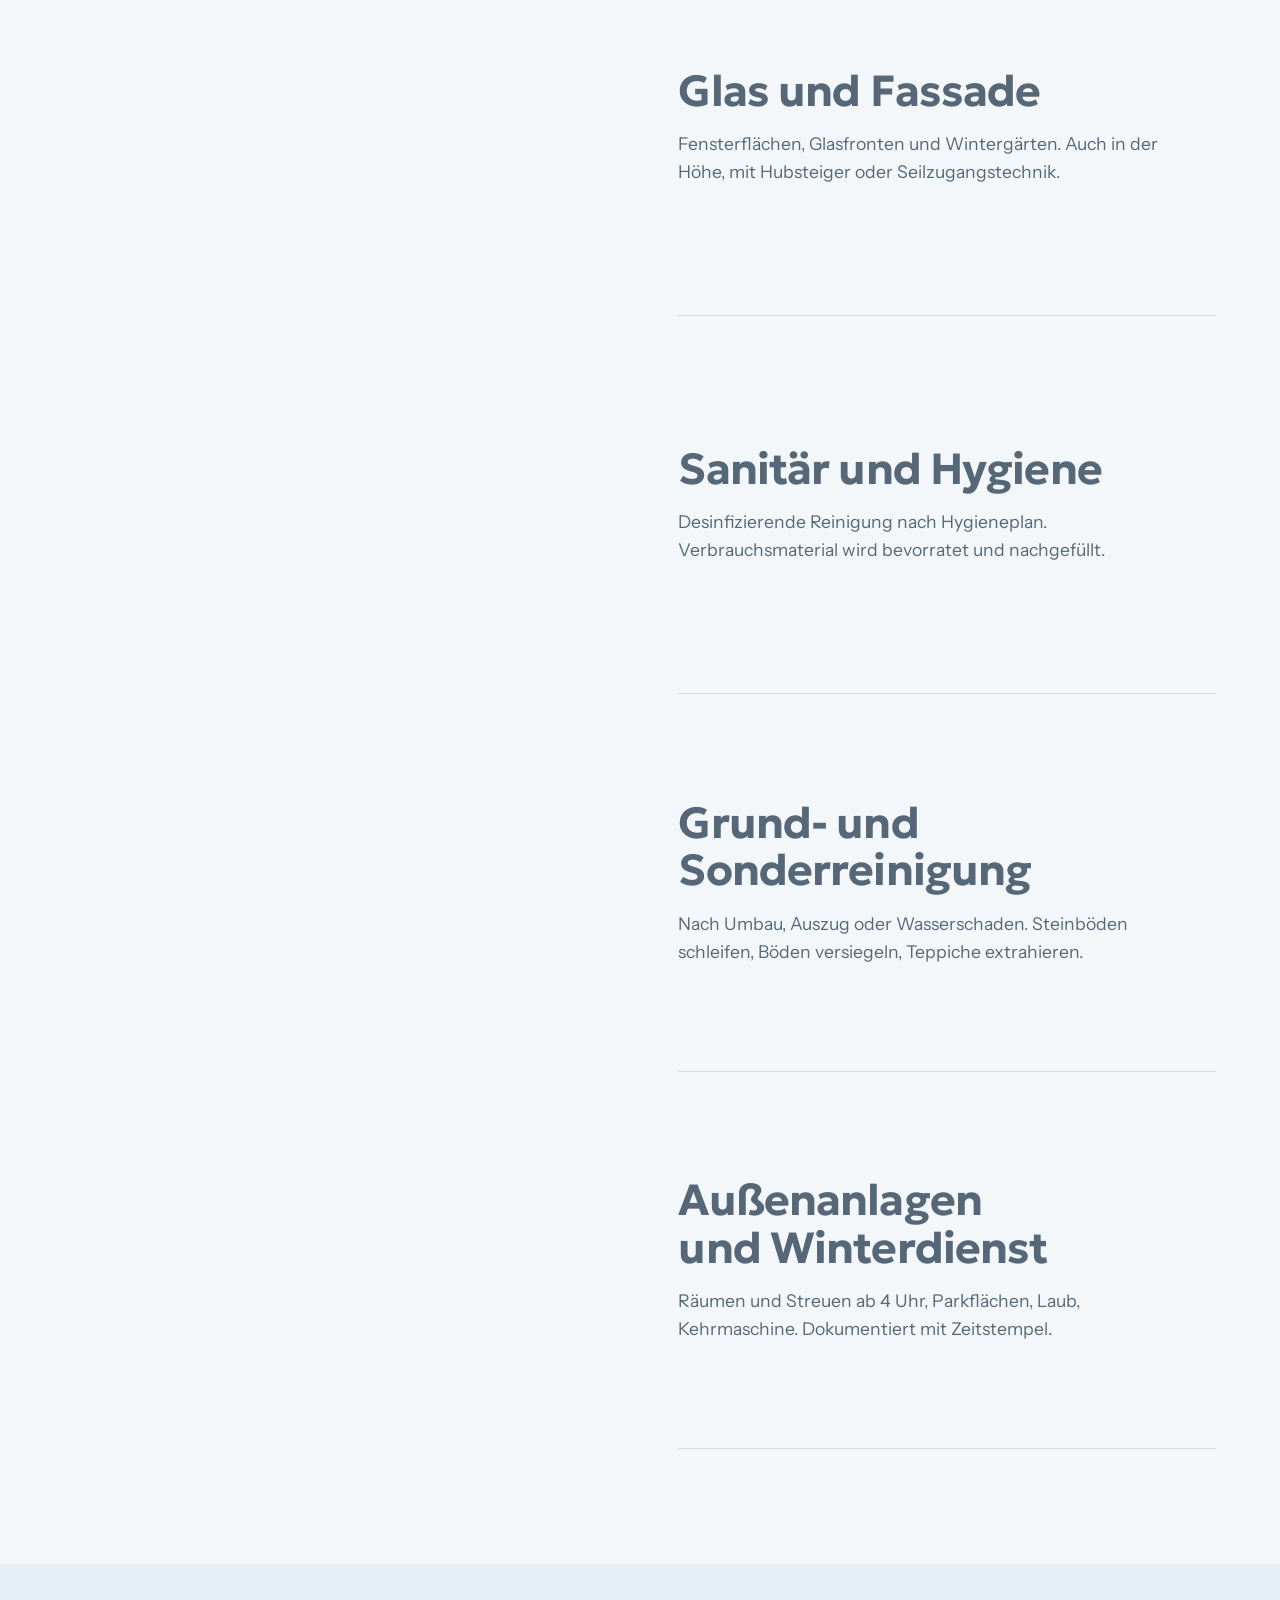
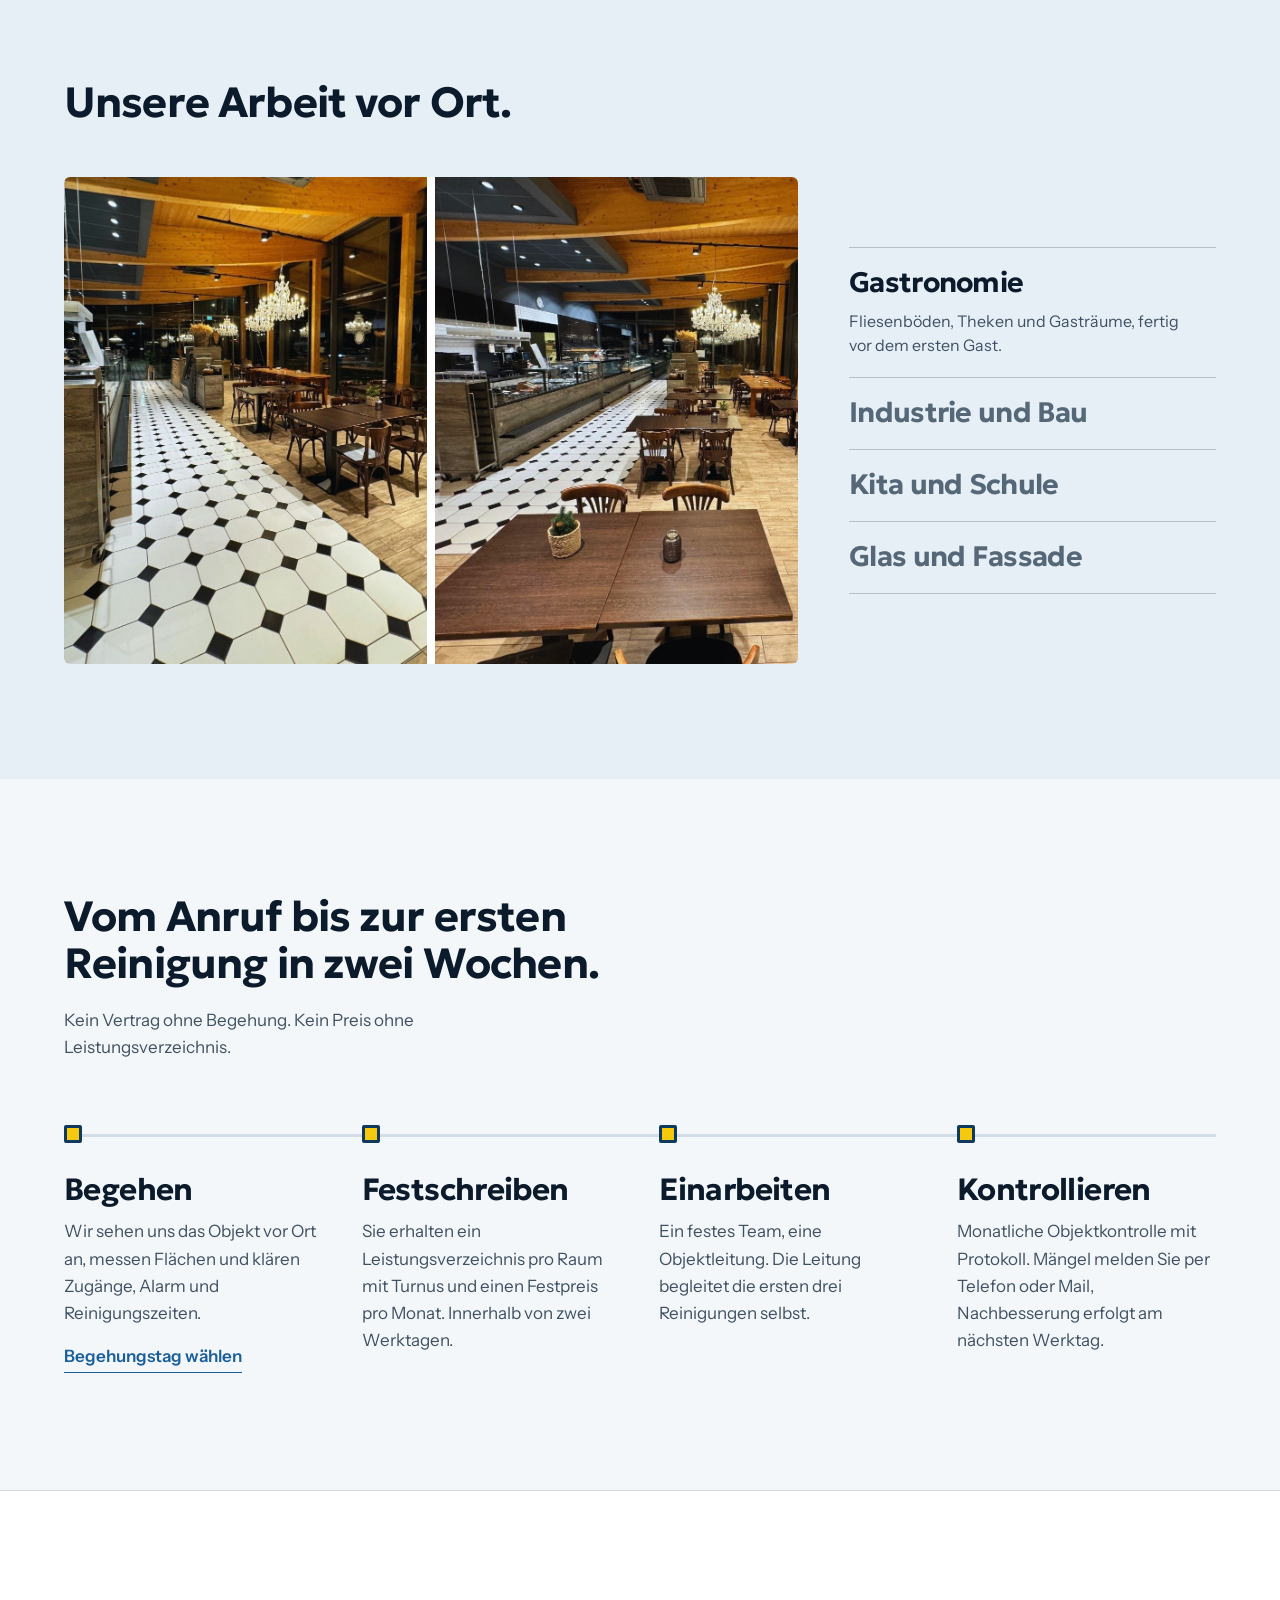
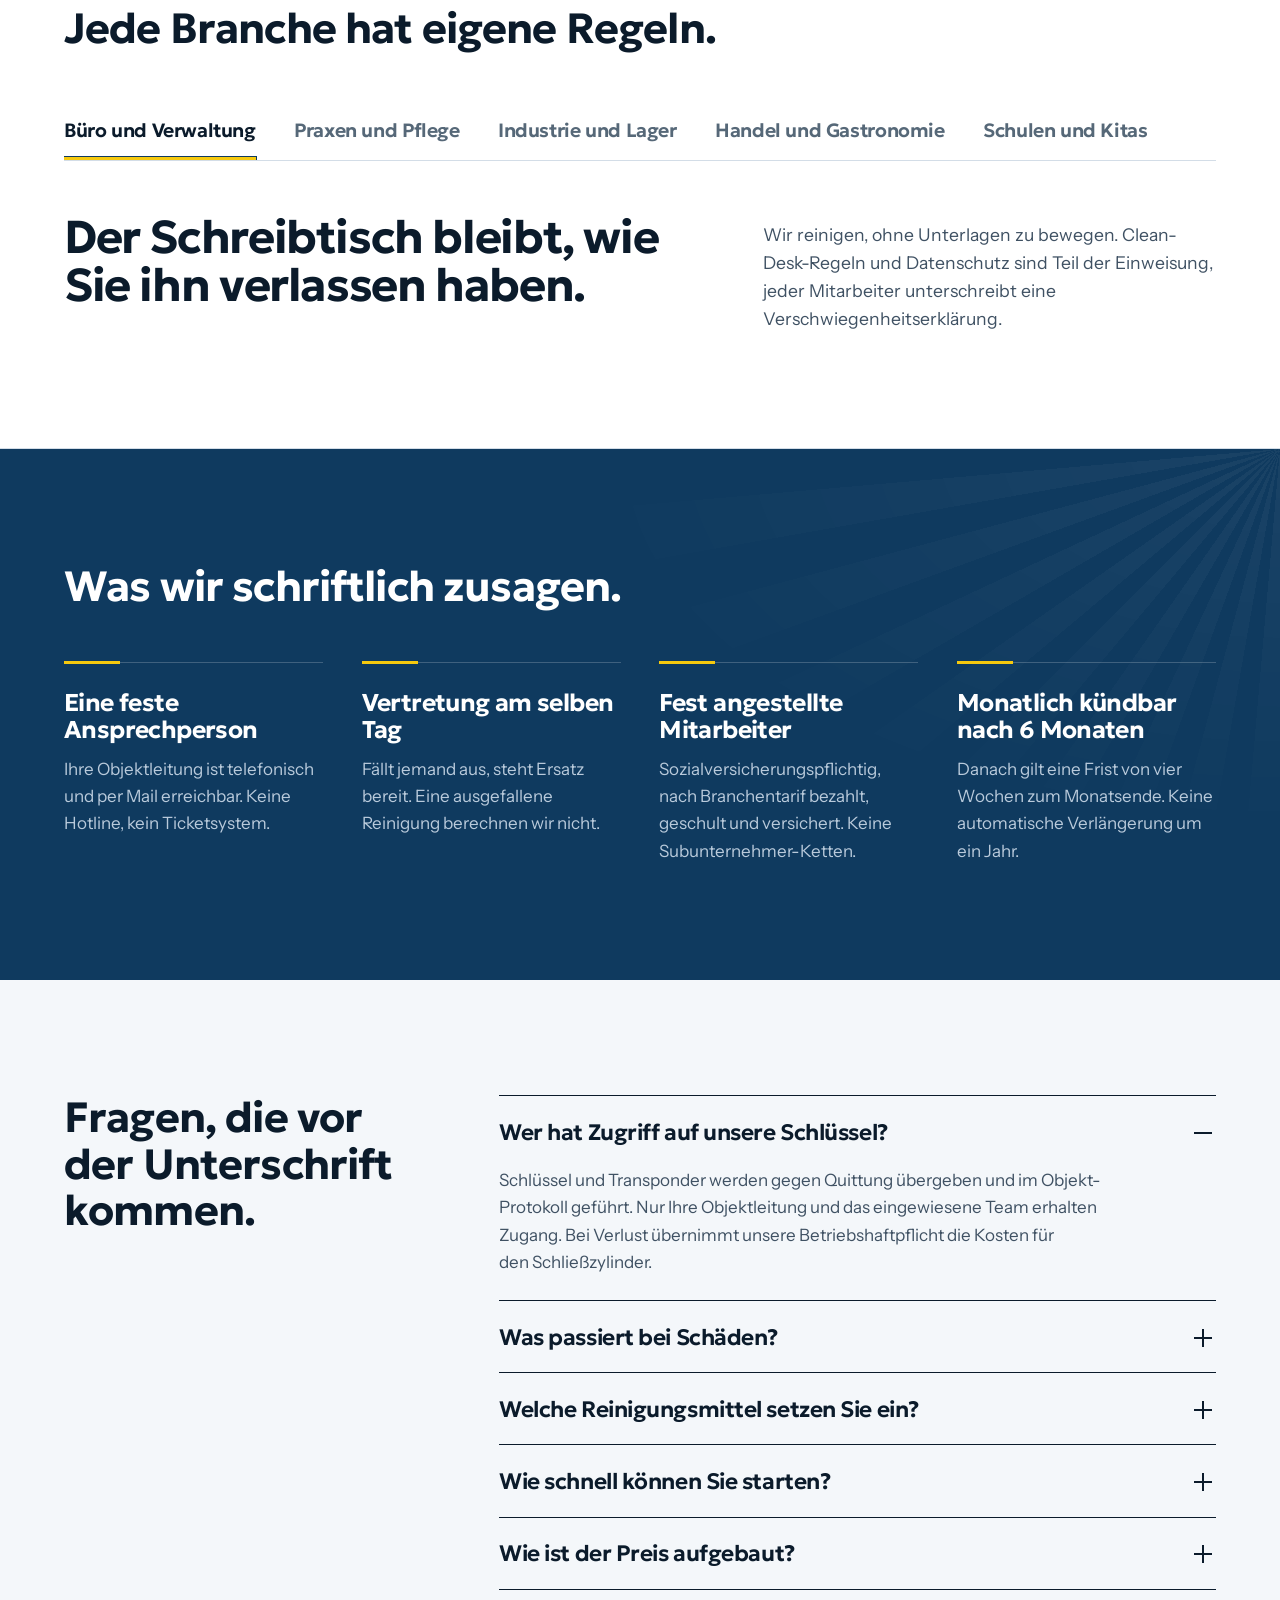
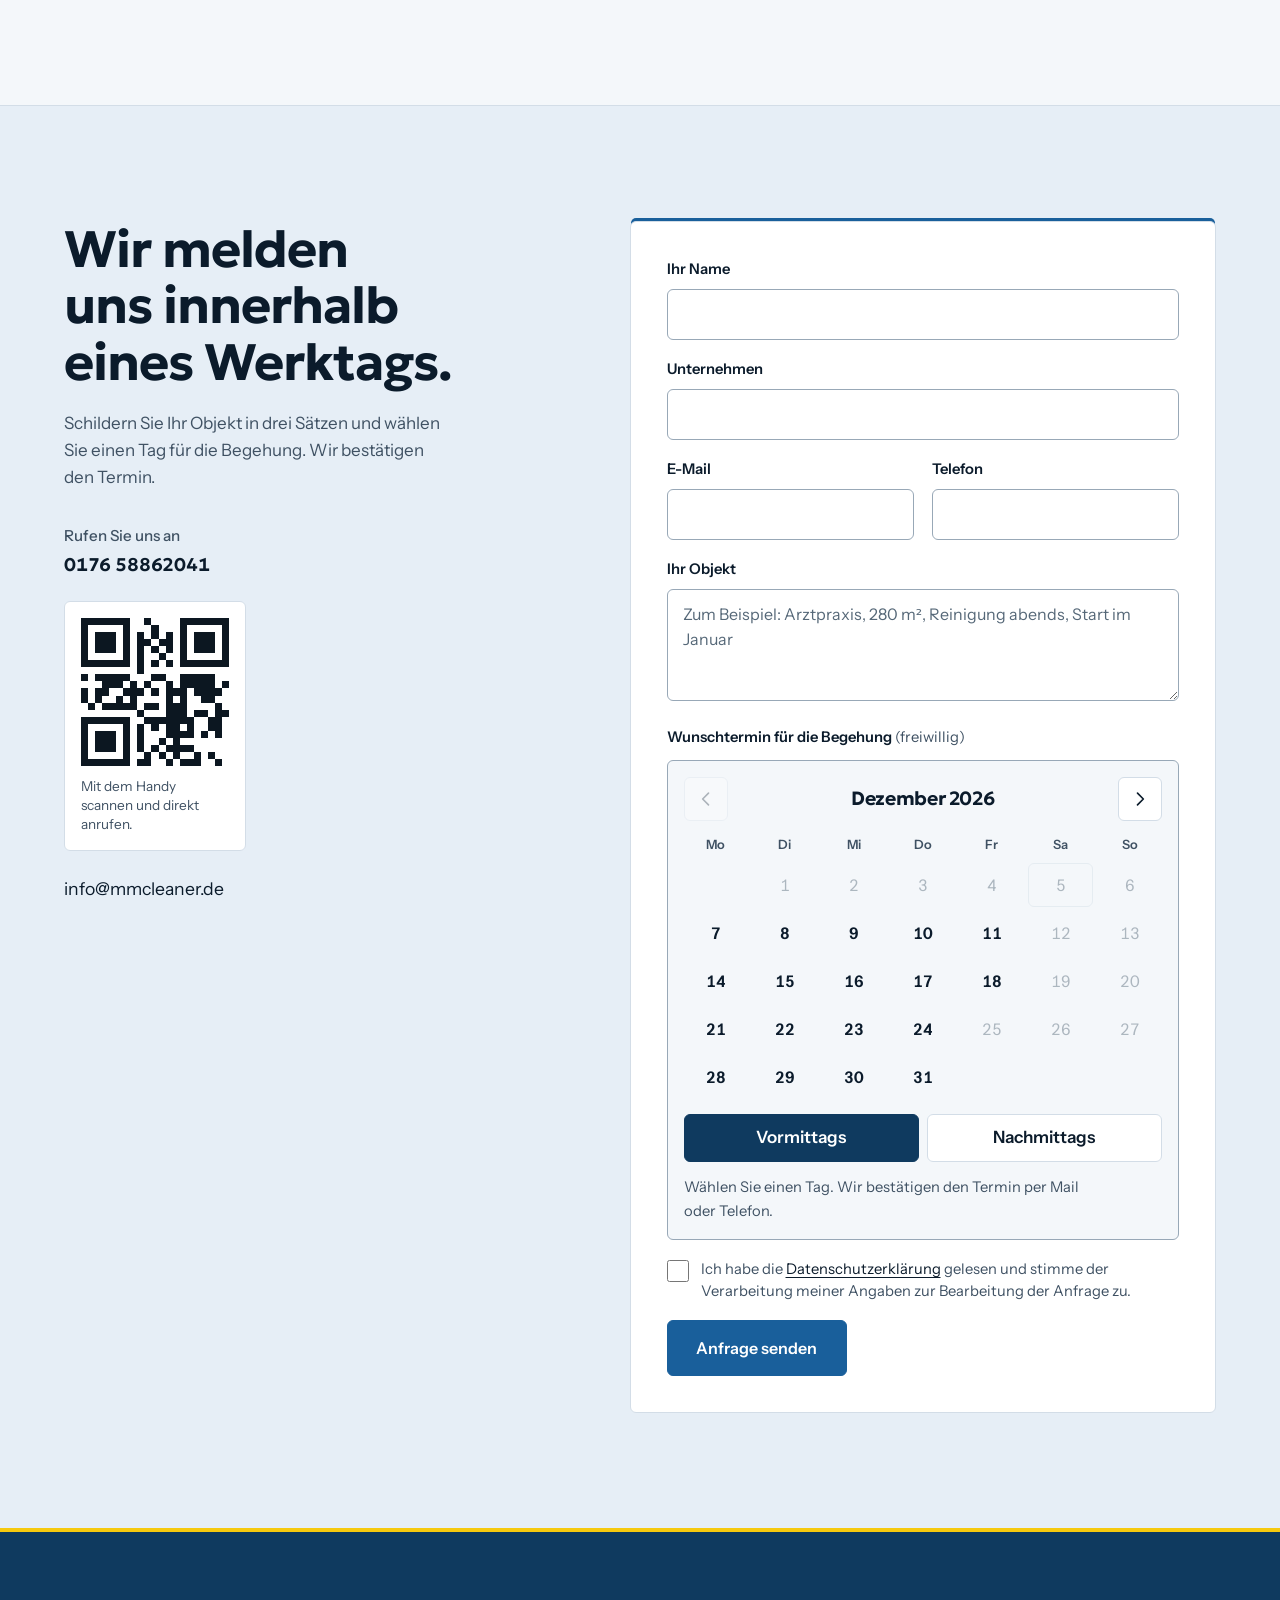
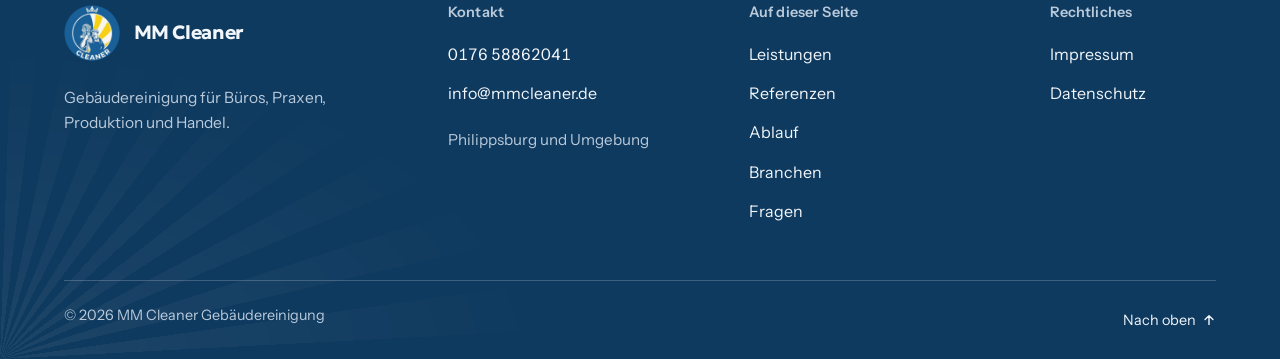
==== commit 826ebde5: "Putz-Szene entfernt" ====
--- a/index.html
+++ b/index.html
@@ -17,7 +17,7 @@
 <link rel="preload" href="assets/img/gastro-boden.jpg" as="image">
 <link rel="preload" href="assets/fonts/geologica.woff2" as="font" type="font/woff2" crossorigin>
 <link rel="preload" href="assets/fonts/instrument-sans.woff2" as="font" type="font/woff2" crossorigin>
-<link rel="stylesheet" href="assets/css/style.css?v=b2f2cede">
+<link rel="stylesheet" href="assets/css/style.css?v=92ab913b">
 <script src="assets/js/main.js?v=7bc6022e" type="module"></script>
 <script type="application/ld+json">
 {
@@ -80,21 +80,6 @@
   </div>
 
   <figure class="hero__img"><img src="assets/img/gastro-boden.jpg" alt="Restaurant mit schwarz-weißem Fliesenboden, gereinigt" width="1078" height="1075" fetchpriority="high" decoding="async">
-    <svg class="hero__putz" viewBox="0 0 270 150" aria-hidden="true" focusable="false">
-      <rect class="putz__scheibe" x="70" y="14" width="170" height="120" rx="6"/>
-      <g class="putz__dreck"><ellipse cx="105" cy="50" rx="26" ry="14" opacity=".75"/><ellipse cx="170" cy="92" rx="34" ry="17" opacity=".7"/><ellipse cx="212" cy="40" rx="18" ry="10" opacity=".8"/><ellipse cx="128" cy="108" rx="14" ry="8" opacity=".65"/><circle cx="150" cy="38" r="5" opacity=".7"/><circle cx="92" cy="96" r="4" opacity=".7"/><circle cx="226" cy="100" r="6" opacity=".75"/></g>
-      <rect class="putz__sauber" x="70" y="14" width="170" height="120" rx="6"/>
-      <path class="putz__glanz" d="M96 30 L124 30 M90 44 L106 44 M176 118 L216 78"/>
-      <path class="putz__funke" d="M222 36 l3.5 9 9 3.5 -9 3.5 -3.5 9 -3.5 -9 -9 -3.5 9 -3.5 z"/>
-      <g class="putz__figur"><g class="putz__lauf">
-        <rect class="putz__hose" x="29" y="106" width="7" height="35" rx="3"/><rect class="putz__hose" x="38" y="106" width="7" height="35" rx="3"/>
-        <rect class="putz__shirt" x="26" y="72" width="20" height="38" rx="6"/>
-        <circle class="putz__haut" cx="36" cy="61" r="9.5"/><path class="putz__kappe" d="M26 60 a10 10 0 0 1 20 0 z"/>
-        <path class="putz__arm" d="M43 80 L63 76"/>
-        <rect class="putz__stiel" x="60" y="74" width="10" height="4" rx="2"/>
-        <rect class="putz__blatt" x="68" y="18" width="5" height="112" rx="2.5"/>
-      </g></g>
-    </svg>
   </figure>
 </section>
 
--- a/assets/css/style.css
+++ b/assets/css/style.css
@@ -199,32 +199,11 @@
 .hero h1, .hero .lead, .hero__cta { animation: rise 800ms var(--ease-out) both; }
 .hero .lead { animation-delay: 80ms; }
 .hero__cta { animation-delay: 160ms; }
-/* Putz-Szene in der Bildecke: Scheibe ist verschmutzt, eine Figur zieht den Abzieher über die Scheibe, danach glänzt sie. Einmalig; bei reduzierter Bewegung steht die saubere Scheibe. */
-.hero__putz { position: absolute; right: 1.1rem; bottom: 1.1rem; width: clamp(170px, 19vw, 270px); height: auto; pointer-events: none; overflow: visible; filter: drop-shadow(0 6px 14px rgb(0 0 0 / 0.35)); }
-.putz__scheibe { fill: #0e3556; stroke: rgb(255 255 255 / 0.55); stroke-width: 2; }
-.putz__dreck { fill: #6a5638; }
-.putz__sauber { fill: #0e3556; transform-box: fill-box; transform-origin: left center; transform: scaleX(1); }
-.putz__glanz { fill: none; stroke: rgb(255 255 255 / 0.5); stroke-width: 3; stroke-linecap: round; }
-.putz__figur { opacity: 0; }
-.putz__haut { fill: #f1c9a5; } .putz__kappe { fill: var(--yellow); } .putz__shirt { fill: var(--blue); } .putz__hose { fill: var(--navy-2); stroke: rgb(255 255 255 / 0.4); stroke-width: 1; }
-.putz__arm { stroke: #f1c9a5; stroke-width: 6; stroke-linecap: round; fill: none; }
-.putz__stiel { fill: #d5dde6; } .putz__blatt { fill: var(--yellow); }
-.putz__funke { fill: var(--yellow); opacity: 0; transform-box: fill-box; transform-origin: center; }
-@media (prefers-reduced-motion: no-preference) {
-  .putz__sauber { animation: putz-sauber 2800ms 900ms linear both; }
-  .putz__figur { animation: putz-figur 2800ms 900ms linear both; }
-  .putz__lauf { animation: putz-lauf 360ms 900ms ease-in-out 8 alternate both; }
-  .putz__funke { animation: putz-funke 900ms 3500ms var(--ease-out) both; }
-}
-@keyframes putz-sauber { 0% { transform: scaleX(0); } 85%, 100% { transform: scaleX(1); } }
-@keyframes putz-figur { 0% { transform: translateX(0); opacity: 1; } 85% { transform: translateX(170px); opacity: 1; } 100% { transform: translateX(200px); opacity: 0; } }
-@keyframes putz-lauf { to { transform: translateY(-2.5px); } }
-@keyframes putz-funke { 0% { opacity: 0; transform: scale(0) rotate(-40deg); } 40% { opacity: 1; transform: scale(1.2) rotate(0); } 100% { opacity: 1; transform: scale(1); } }
 @keyframes rise { from { opacity: 0; transform: translateY(14px); } }
 .hero__img { position: relative; margin: 0; min-height: 0; background: var(--navy-2); animation: einblenden 1000ms 100ms var(--ease-out) both; }
 @keyframes einblenden { from { opacity: 0; } }
 .hero__img img { position: absolute; inset: 0; width: 100%; height: 100%; object-fit: cover; object-position: 50% 60%; }
-.hero__img::after { content: ""; position: absolute; left: 0; top: 0; bottom: 0; width: 6px; background: var(--yellow); transform-origin: top; animation: seitenlinie 1100ms 500ms var(--ease-out) both; }
+.hero__img::after { content: ""; position: absolute; left: 0; top: 0; bottom: 0; width: 3px; background: var(--yellow); transform-origin: top; animation: seitenlinie 550ms 100ms var(--ease-out) both; }
 @keyframes seitenlinie { from { transform: scaleY(0); } }
 @media (max-width: 960px), (orientation: portrait) and (max-width: 1100px) {
   .hero { grid-template-columns: 1fr; min-height: 0; max-height: none; }
